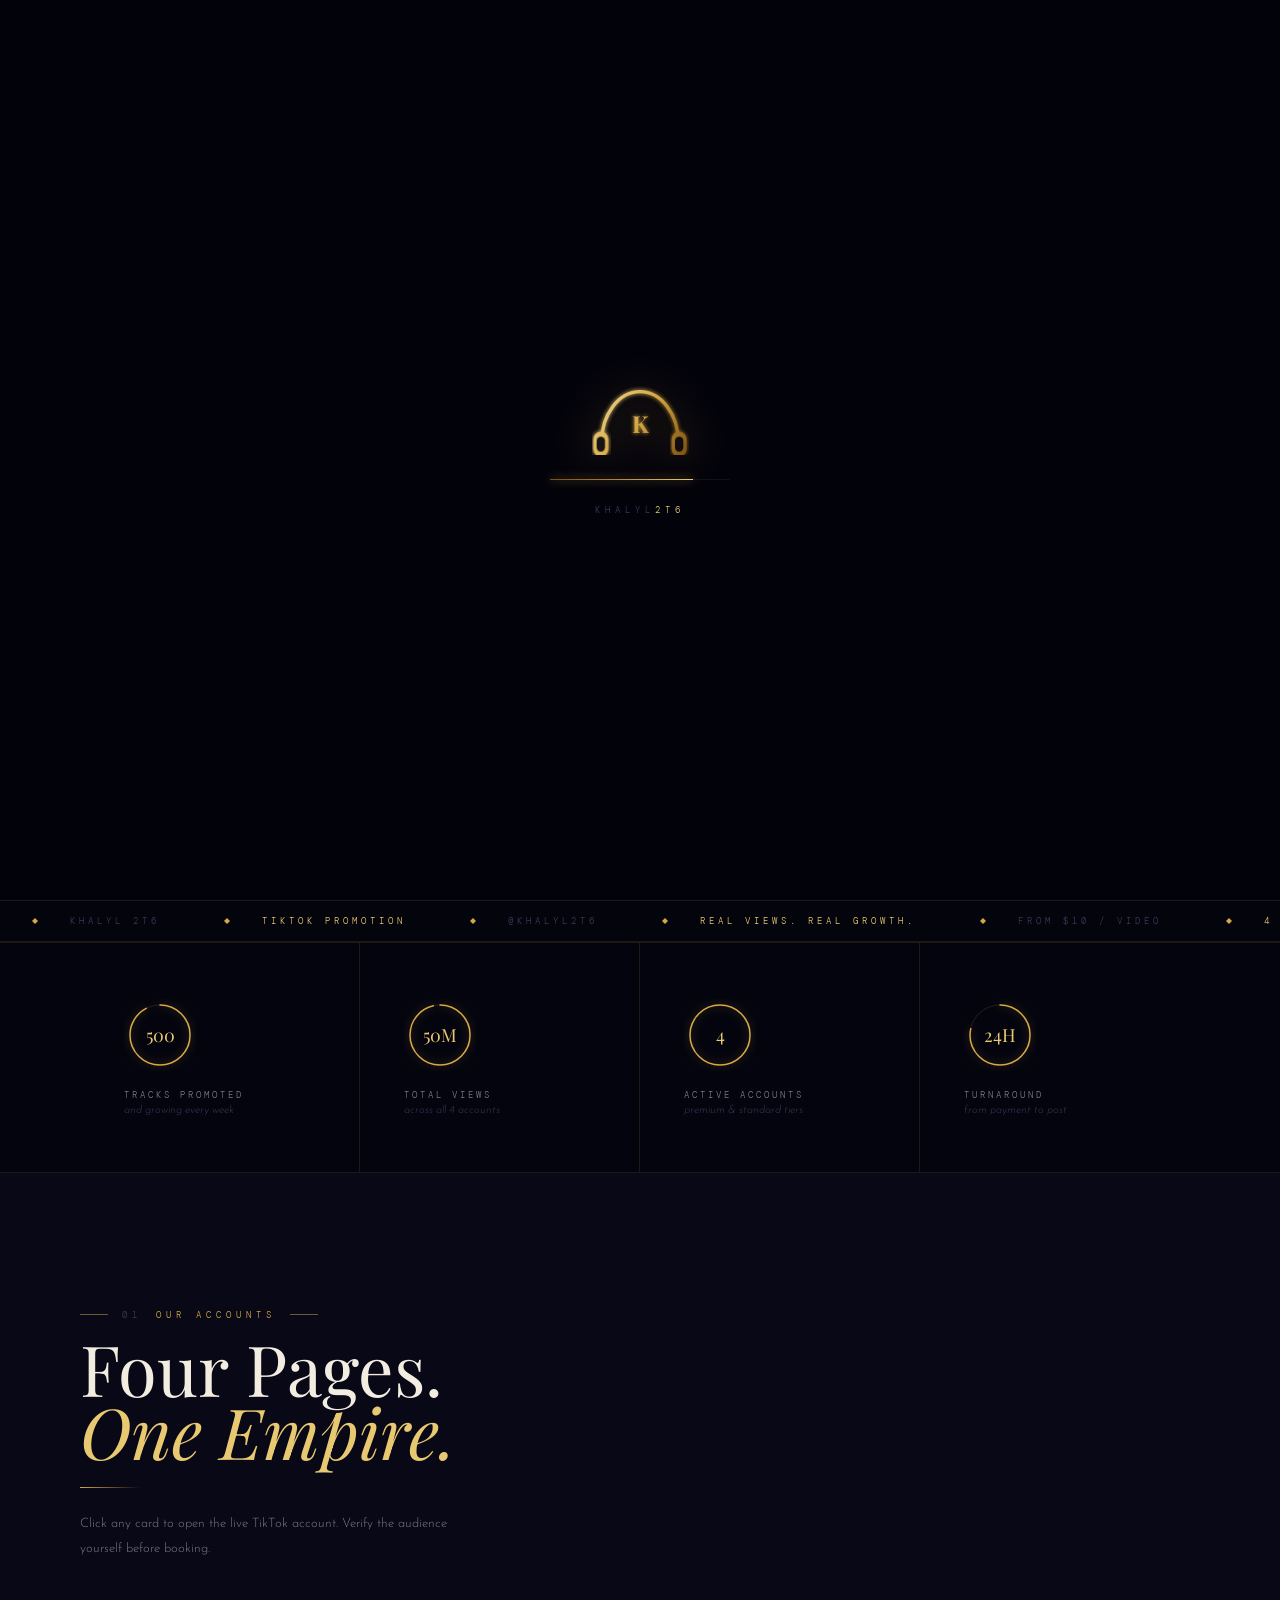
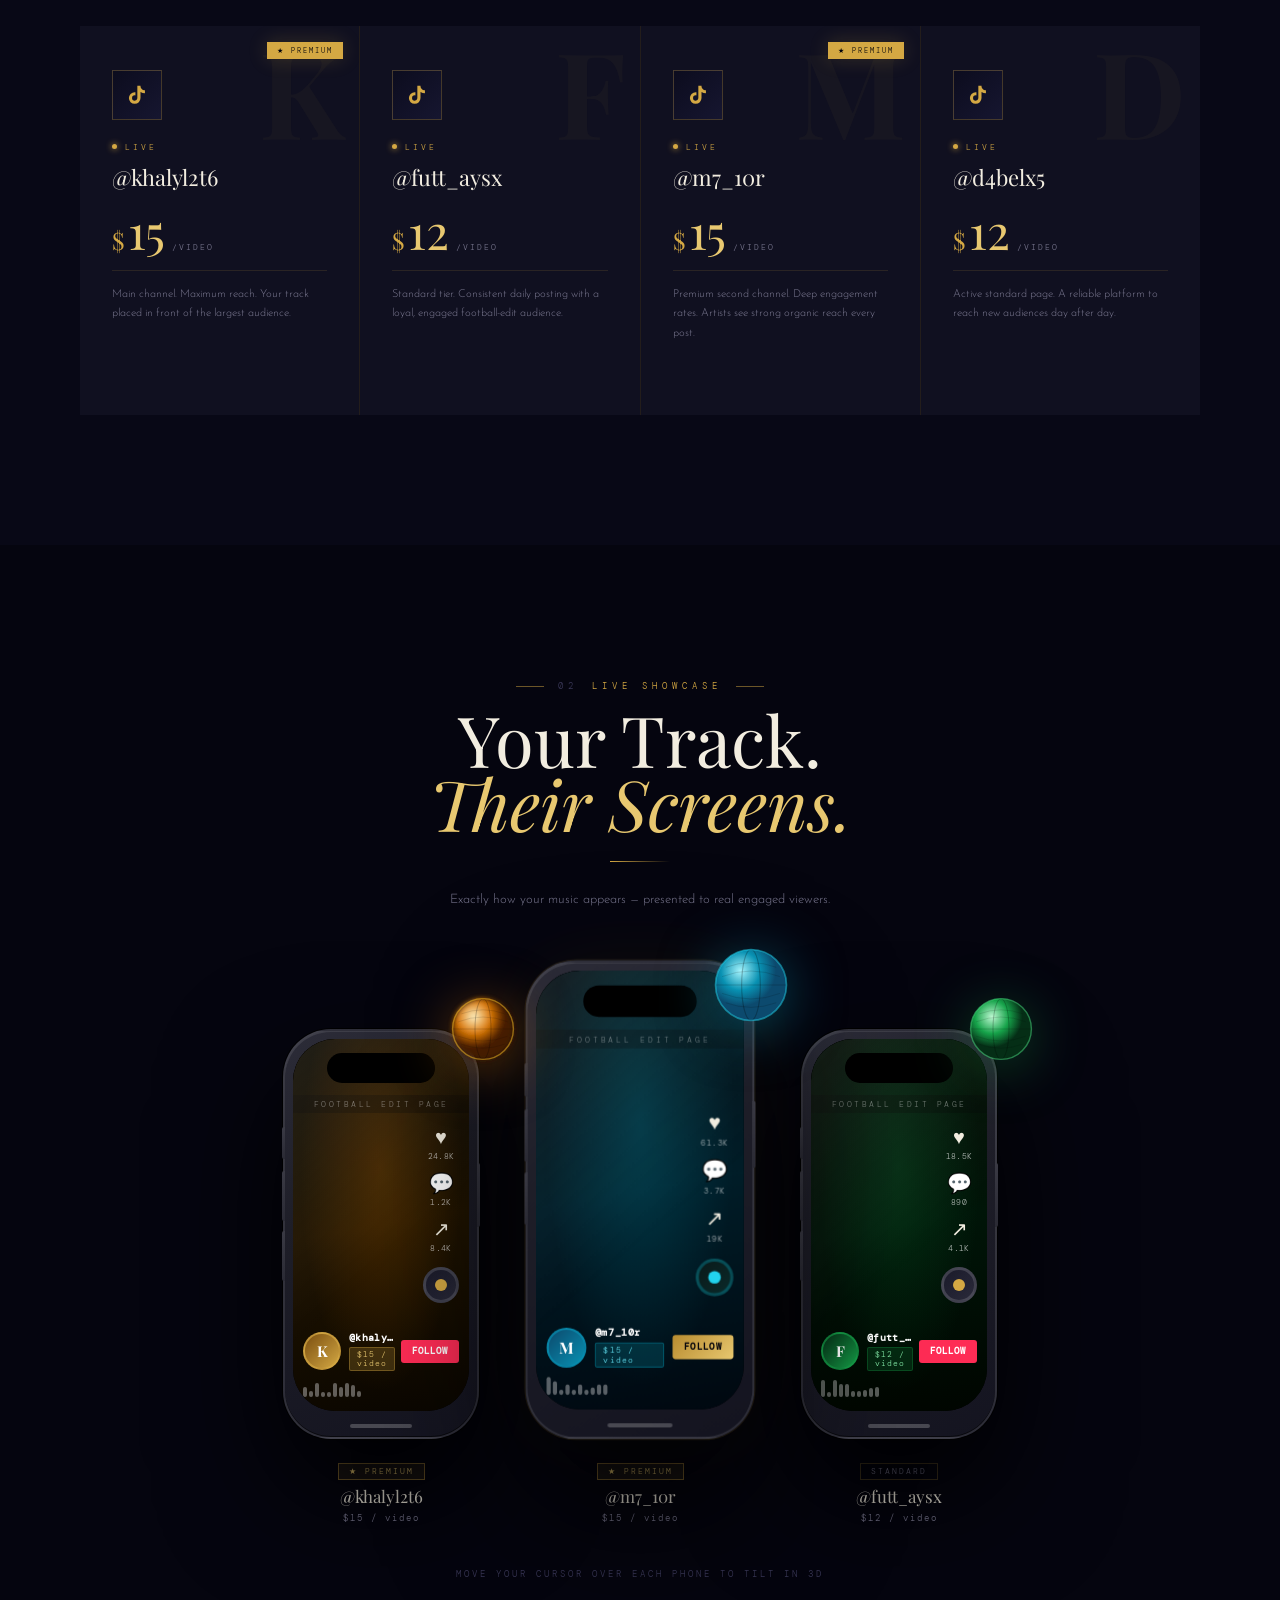
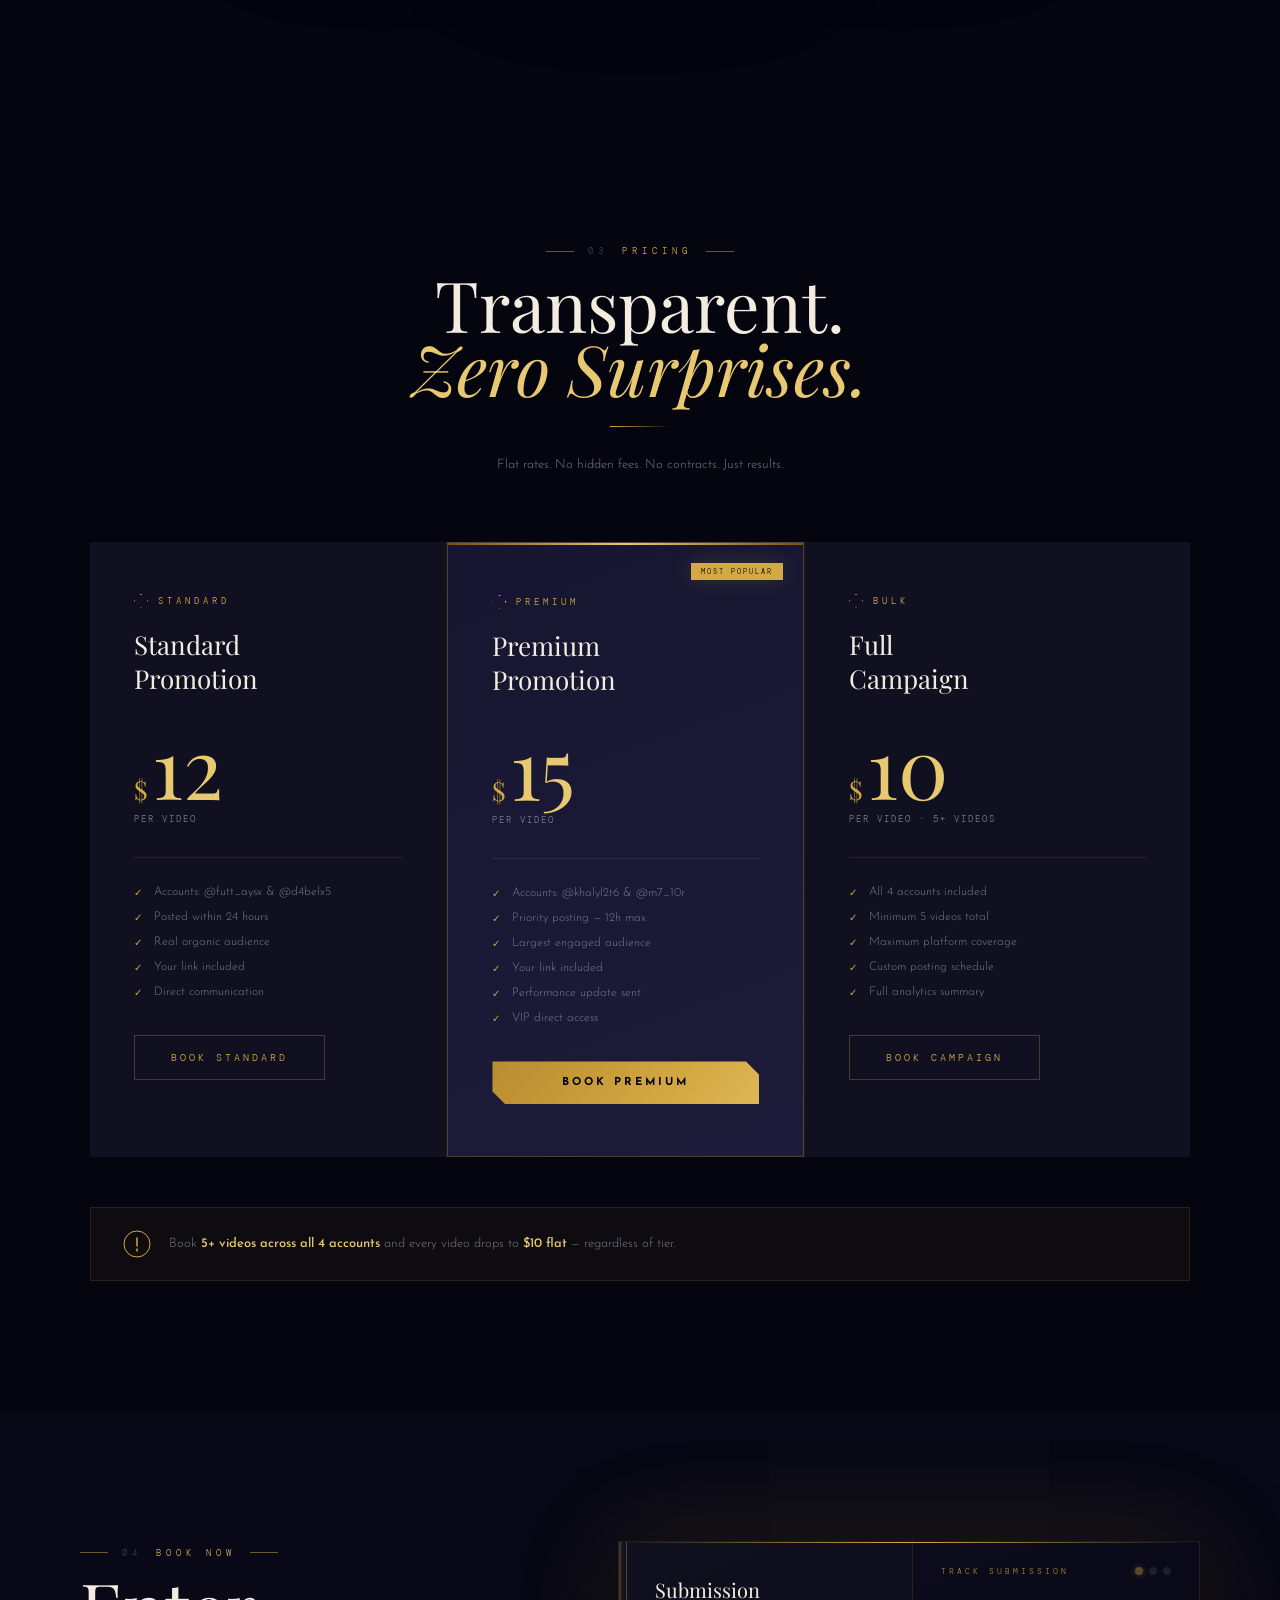
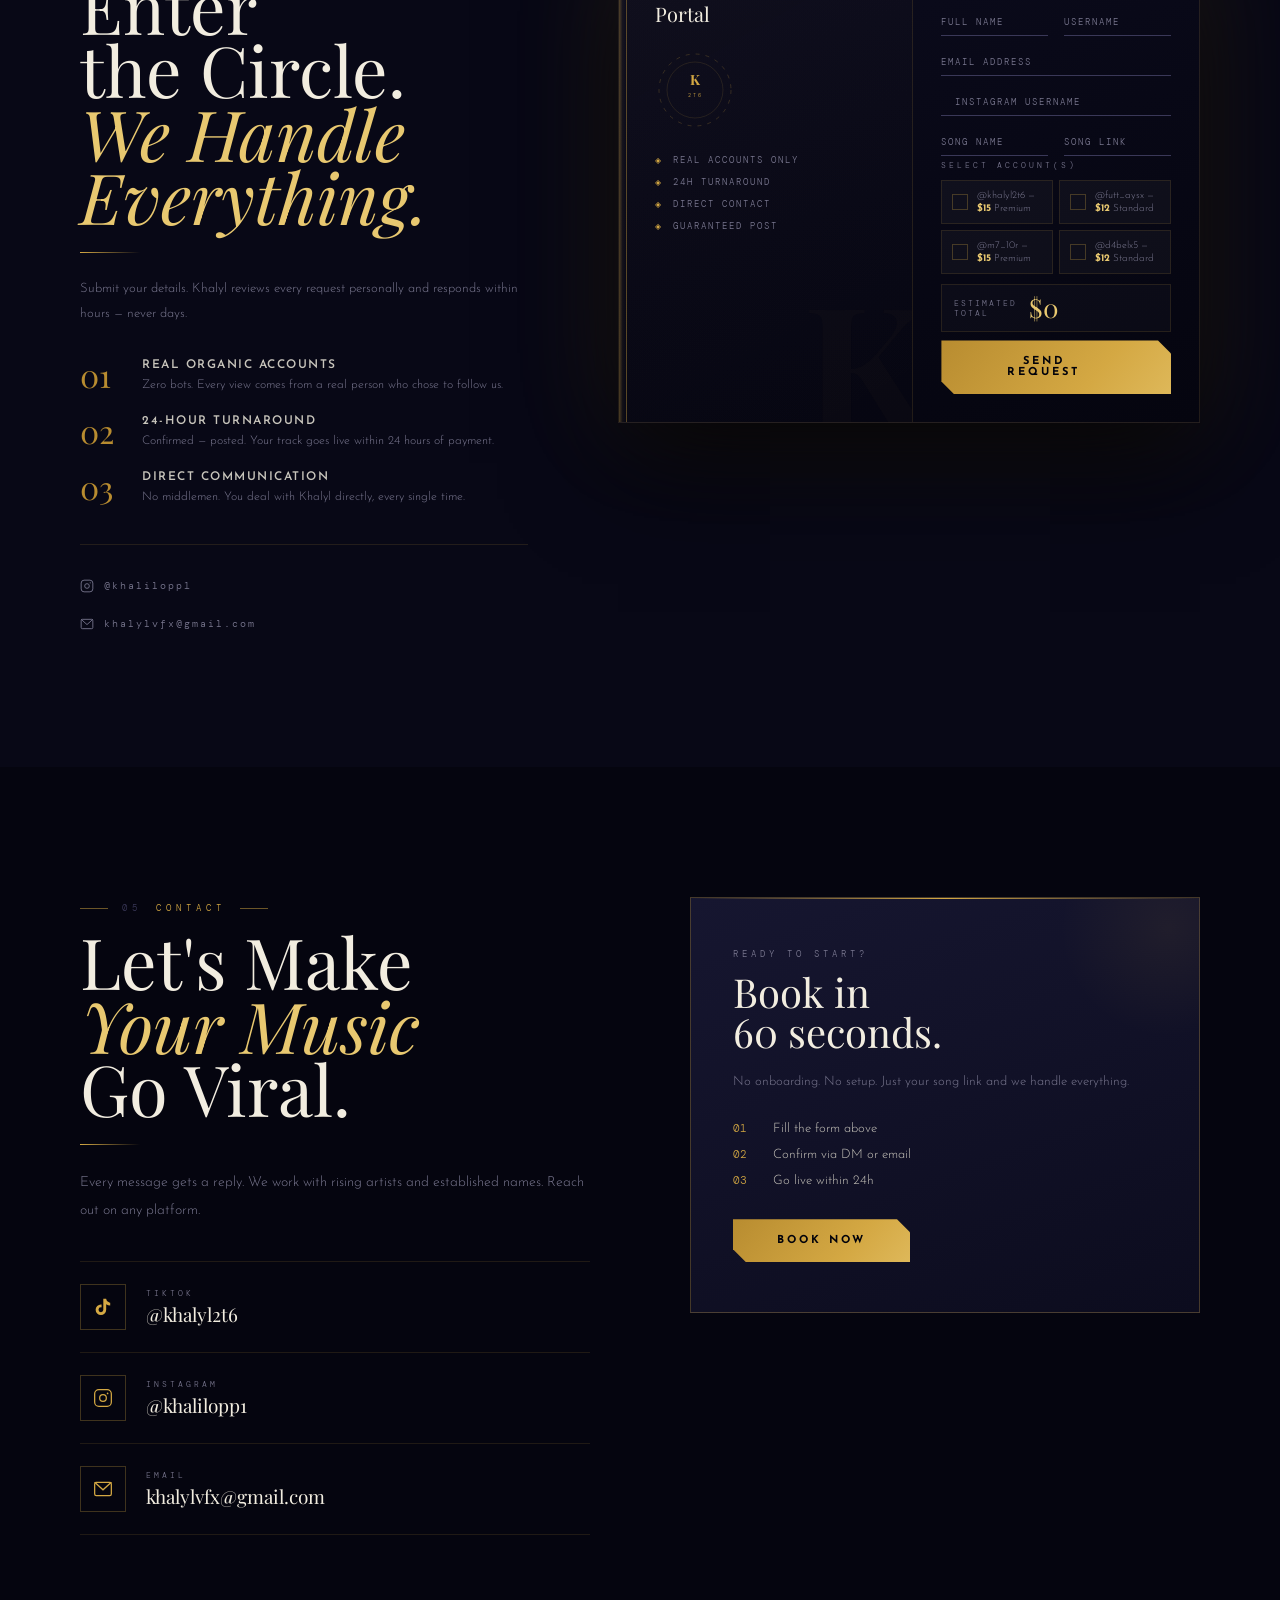
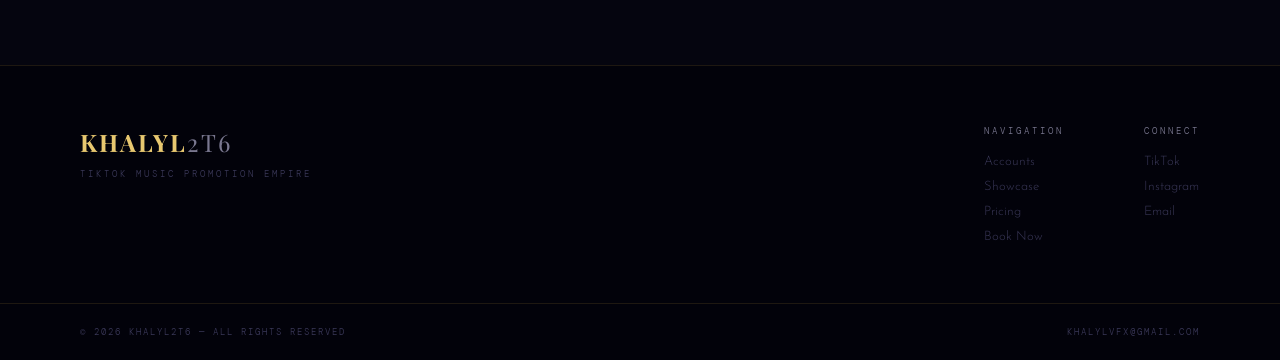
==== index.html @ 2db1be95 "Add files via upload" ====
<!DOCTYPE html>
<html lang="en">
<head>
<meta charset="UTF-8"/>
<meta name="viewport" content="width=device-width,initial-scale=1.0"/>
<title>KHALYL2T6 — TikTok Music Promotion Empire</title>
<meta name="description" content="Premium TikTok music promotion by KHALYL2T6. 4 active accounts. Real views. Real growth. From $10/video."/>
<link rel="preconnect" href="https://fonts.googleapis.com"/>
<link rel="preconnect" href="https://fonts.gstatic.com" crossorigin/>
<link href="https://fonts.googleapis.com/css2?family=Playfair+Display:ital,wght@0,400;0,500;0,700;0,900;1,400;1,700&family=Josefin+Sans:wght@100;200;300;400;600;700&family=DM+Mono:ital,wght@0,300;0,400;1,300&display=swap" rel="stylesheet"/>
<link rel="stylesheet" href="styles.css"/>
</head>
<body>

<!-- ░░ PRELOADER ░░ -->
<div id="preloader">
  <div class="pre-wrap">
    <svg class="pre-emblem" viewBox="0 0 120 84" fill="none">
      <defs>
        <linearGradient id="pg1" x1="0" y1="0" x2="120" y2="84" gradientUnits="userSpaceOnUse">
          <stop offset="0%" stop-color="#f5e0a0"/><stop offset="50%" stop-color="#d4a843"/><stop offset="100%" stop-color="#7a4e10"/>
        </linearGradient>
        <filter id="pgf"><feGaussianBlur stdDeviation="2.5" result="b"/><feMerge><feMergeNode in="b"/><feMergeNode in="SourceGraphic"/></feMerge></filter>
      </defs>
      <!-- Headphone arc -->
      <path class="pa-arc" d="M14 68 C14 36 34 8 60 8 C86 8 106 36 106 68" stroke="url(#pg1)" stroke-width="4" stroke-linecap="round" fill="none" filter="url(#pgf)"/>
      <!-- Left cup -->
      <rect class="pa-l" x="4"  y="56" width="18" height="30" rx="9" fill="url(#pg1)" filter="url(#pgf)"/>
      <rect x="8"  y="62" width="10" height="18" rx="5" fill="#02020a" opacity=".9"/>
      <!-- Right cup -->
      <rect class="pa-r" x="98" y="56" width="18" height="30" rx="9" fill="url(#pg1)" filter="url(#pgf)"/>
      <rect x="102" y="62" width="10" height="18" rx="5" fill="#02020a" opacity=".9"/>
      <!-- K monogram -->
      <text class="pa-k" x="60" y="58" font-family="Playfair Display" font-size="28" font-weight="700" fill="url(#pg1)" text-anchor="middle" filter="url(#pgf)">K</text>
    </svg>
    <div class="pre-bar-outer"><div class="pre-bar-inner" id="preBar"></div></div>
    <p class="pre-name">KHALYL<span>2T6</span></p>
  </div>
</div>

<!-- ░░ CURSOR ░░ -->
<div id="cur-ring"></div>
<div id="cur-dot"></div>

<!-- ░░ CANVAS LAYERS ░░ -->
<canvas id="cv-bg"></canvas>
<canvas id="cv-fx"></canvas>

<!-- ░░ FILM GRAIN ░░ -->
<div class="grain" aria-hidden="true"></div>

<!-- ░░ SCROLL PROGRESS ░░ -->
<div id="scroll-prog"></div>

<!-- ░░ WRAPPER ░░ -->
<div class="wrap">

<!-- ▓▓ NAVIGATION ▓▓ -->
<nav id="main-nav">
  <a href="#hero" class="nav-logo">
    <svg viewBox="0 0 44 44" fill="none" class="nav-logo-svg">
      <defs><linearGradient id="nlg" x1="0" y1="0" x2="44" y2="44" gradientUnits="userSpaceOnUse"><stop offset="0%" stop-color="#f5e0a0"/><stop offset="100%" stop-color="#b88c30"/></linearGradient></defs>
      <path d="M6 32C6 18 13 7 22 7C31 7 38 18 38 32" stroke="url(#nlg)" stroke-width="2.5" stroke-linecap="round" fill="none"/>
      <rect x="2" y="26" width="9" height="16" rx="4.5" fill="url(#nlg)"/>
      <rect x="33" y="26" width="9" height="16" rx="4.5" fill="url(#nlg)"/>
      <text x="22" y="29" font-family="Playfair Display" font-size="9" font-weight="700" fill="url(#nlg)" text-anchor="middle">K</text>
    </svg>
    <span class="nav-wordmark">KHALYL<em>2T6</em></span>
  </a>

  <ul class="nav-links">
    <li><a href="#accounts"  class="nl-link" data-text="Accounts">Accounts</a></li>
    <li><a href="#showcase"  class="nl-link" data-text="Showcase">Showcase</a></li>
    <li><a href="#pricing"   class="nl-link" data-text="Pricing">Pricing</a></li>
    <li><a href="#booking"   class="nl-link" data-text="Book Now">Book Now</a></li>
    <li><a href="#contact"   class="nl-link" data-text="Contact">Contact</a></li>
  </ul>

  <a href="#booking" class="nav-cta">
    <span class="nc-fill"></span>
    <span class="nc-label">Book Now</span>
  </a>

  <button class="burger" id="burger-btn" aria-label="Menu" aria-expanded="false">
    <span class="b-line"></span>
    <span class="b-line"></span>
    <span class="b-line"></span>
  </button>
</nav>

<!-- MOBILE MENU -->
<div id="mob-menu" aria-hidden="true">
  <a href="#accounts" class="mob-link">Accounts</a>
  <a href="#showcase" class="mob-link">Showcase</a>
  <a href="#pricing"  class="mob-link">Pricing</a>
  <a href="#booking"  class="mob-link">Book Now</a>
  <a href="#contact"  class="mob-link">Contact</a>
  <div class="mob-divider"></div>
  <div class="mob-socials">
    <a href="https://www.tiktok.com/@khalyl2t6" target="_blank" rel="noopener">TikTok</a>
    <a href="https://www.instagram.com/khalyl2t6" target="_blank" rel="noopener">Instagram</a>
    <a href="mailto:khalylvfx@gmail.com">Email</a>
  </div>
</div>

<!-- ▓▓ HERO ▓▓ -->
<section id="hero" class="s-hero">
  <div class="hero-vline hero-vline--l"></div>
  <div class="hero-vline hero-vline--r"></div>
  <div class="hero-hline hero-hline--t"></div>

  <!-- Eyebrow -->
  <div class="h-eyebrow">
    <span class="he-dash"></span>
    <span class="he-pill">TikTok Music Promotion Empire</span>
    <span class="he-dash"></span>
  </div>

  <!-- Massive title -->
  <h1 class="hero-h1" id="hero-h1">
    <span class="h1-row"><span class="h1-inner">KHALYL</span></span>
    <span class="h1-row"><span class="h1-inner h1-gold"><em>2T6</em></span></span>
  </h1>

  <!-- Sub heading -->
  <div class="hero-sub-wrap">
    <p class="hero-sub">Four premium TikTok pages. <strong>Real audience. Real growth.</strong><br/>Your music — posted within <strong>24 hours.</strong></p>
    <div class="hero-acts">
      <a href="#booking" class="btn-prime">
        <div class="bp-bg"></div>
        <span class="bp-label">Start Promotion</span>
        <svg width="14" height="14" viewBox="0 0 24 24" fill="none" stroke="currentColor" stroke-width="2" class="btn-arrow"><path d="M5 12h14M12 5l7 7-7 7"/></svg>
        <div class="bp-particles"></div>
      </a>
      <a href="#accounts" class="btn-ghost">
        <span>View Accounts</span>
        <span class="bg-arr">
          <svg width="16" height="16" viewBox="0 0 24 24" fill="none" stroke="currentColor" stroke-width="1.5"><path d="M5 12h14M12 5l7 7-7 7"/></svg>
        </span>
      </a>
    </div>
  </div>

  <!-- Floating headphone emblem -->
  <div class="hero-emblem" id="heroEmblem">
    <svg viewBox="0 0 400 300" fill="none" xmlns="http://www.w3.org/2000/svg">
      <defs>
        <linearGradient id="heg1" x1="0" y1="0" x2="400" y2="300" gradientUnits="userSpaceOnUse">
          <stop offset="0%" stop-color="#f5e0a0" stop-opacity=".9"/>
          <stop offset="45%" stop-color="#d4a843" stop-opacity=".75"/>
          <stop offset="100%" stop-color="#4a2800" stop-opacity=".6"/>
        </linearGradient>
        <linearGradient id="heg2" x1="0" y1="0" x2="400" y2="0" gradientUnits="userSpaceOnUse">
          <stop offset="0%" stop-color="#00e5ff" stop-opacity=".2"/>
          <stop offset="100%" stop-color="#d4a843" stop-opacity=".4"/>
        </linearGradient>
        <radialGradient id="heGlow" cx="50%" cy="50%" r="50%">
          <stop offset="0%" stop-color="#d4a843" stop-opacity=".15"/>
          <stop offset="100%" stop-color="transparent"/>
        </radialGradient>
        <filter id="hef1"><feGaussianBlur stdDeviation="4" result="b"/><feMerge><feMergeNode in="b"/><feMergeNode in="b"/><feMergeNode in="SourceGraphic"/></feMerge></filter>
        <filter id="hef2"><feGaussianBlur stdDeviation="10" result="b"/><feMerge><feMergeNode in="b"/><feMergeNode in="SourceGraphic"/></feMerge></filter>
      </defs>
      <!-- Outer rings -->
      <circle cx="200" cy="150" r="140" stroke="rgba(212,168,67,.06)" stroke-width="1" stroke-dasharray="5 12"/>
      <circle cx="200" cy="150" r="120" stroke="rgba(212,168,67,.04)" stroke-width=".6"/>
      <!-- Glow blob -->
      <ellipse cx="200" cy="150" rx="110" ry="90" fill="url(#heGlow)"/>
      <!-- Main arc -->
      <path d="M46 178 C46 88 114 18 200 18 C286 18 354 88 354 178" stroke="url(#heg1)" stroke-width="7" stroke-linecap="round" fill="none" filter="url(#hef1)"/>
      <!-- Thin highlight -->
      <path d="M76 172 C76 102 132 48 200 48 C268 48 324 102 324 172" stroke="url(#heg2)" stroke-width="2.5" stroke-linecap="round" fill="none" opacity=".6"/>
      <!-- Left cup body -->
      <rect x="26" y="158" width="36" height="58" rx="18" fill="url(#heg1)" filter="url(#hef1)"/>
      <rect x="34" y="168" width="20" height="38" rx="10" fill="#02020a" opacity=".88"/>
      <rect x="39" y="175" width="10" height="5" rx="2.5" fill="url(#heg1)" opacity=".7"/>
      <rect x="39" y="185" width="7" height="2" rx="1" fill="url(#heg1)" opacity=".35"/>
      <rect x="39" y="191" width="5" height="2" rx="1" fill="url(#heg1)" opacity=".2"/>
      <!-- Right cup body -->
      <rect x="338" y="158" width="36" height="58" rx="18" fill="url(#heg1)" filter="url(#hef1)"/>
      <rect x="346" y="168" width="20" height="38" rx="10" fill="#02020a" opacity=".88"/>
      <rect x="351" y="175" width="10" height="5" rx="2.5" fill="url(#heg1)" opacity=".7"/>
      <rect x="351" y="185" width="7" height="2" rx="1" fill="url(#heg1)" opacity=".35"/>
      <rect x="351" y="191" width="5" height="2" rx="1" fill="url(#heg1)" opacity=".2"/>
      <!-- Center K monogram -->
      <text x="200" y="158" font-family="Playfair Display" font-size="64" font-weight="700" fill="url(#heg1)" text-anchor="middle" filter="url(#hef1)">K</text>
      <!-- 2T6 sub-text -->
      <text x="200" y="186" font-family="Josefin Sans" font-size="16" font-weight="300" fill="url(#heg1)" text-anchor="middle" letter-spacing="10" opacity=".65">2T6</text>
      <!-- Horizontal decorative lines -->
      <line x1="118" y1="200" x2="156" y2="200" stroke="rgba(212,168,67,.3)" stroke-width="1"/>
      <circle cx="200" cy="200" r="4" fill="rgba(212,168,67,.45)"/>
      <line x1="244" y1="200" x2="282" y2="200" stroke="rgba(212,168,67,.3)" stroke-width="1"/>
      <!-- Neon accent dots -->
      <circle cx="54" cy="152" r="4" fill="#00e5ff" filter="url(#hef2)" opacity=".7"/>
      <circle cx="346" cy="152" r="4" fill="#00e5ff" filter="url(#hef2)" opacity=".7"/>
      <!-- Bottom tag -->
      <text x="200" y="248" font-family="DM Mono" font-size="8" fill="url(#heg1)" text-anchor="middle" letter-spacing="8" opacity=".4">MUSIC PROMOTION</text>
    </svg>
  </div>

  <!-- Corner stat -->
  <div class="hero-corner-stat rv d5">
    <div class="hcs-ring">
      <svg viewBox="0 0 90 90"><circle cx="45" cy="45" r="40" stroke="rgba(212,168,67,.12)" stroke-width="1" fill="none"/><circle cx="45" cy="45" r="32" stroke="rgba(212,168,67,.06)" stroke-width="1" stroke-dasharray="3 6" fill="none"/></svg>
    </div>
    <div class="hcs-inner">
      <span class="hcs-num"><span class="cu" data-t="500">0</span>+</span>
      <span class="hcs-lbl">Tracks<br/>Promoted</span>
    </div>
  </div>

  <!-- Scroll line -->
  <div class="hero-scroll-cue">
    <div class="hsc-label">Scroll</div>
    <div class="hsc-line"><div class="hsc-drop"></div></div>
  </div>
</section>

<!-- ▓▓ TICKER ▓▓ -->
<div class="ticker-band">
  <div class="tk-track">
    <span class="tk-item"><span class="tk-gem"></span>KHALYL 2T6</span>
    <span class="tk-item"><span class="tk-gem"></span><em>TikTok Promotion</em></span>
    <span class="tk-item"><span class="tk-gem"></span>@khalyl2t6</span>
    <span class="tk-item"><span class="tk-gem"></span><em>Real Views. Real Growth.</em></span>
    <span class="tk-item"><span class="tk-gem"></span>From $10 / Video</span>
    <span class="tk-item"><span class="tk-gem"></span><em>4 Premium Accounts</em></span>
    <span class="tk-item"><span class="tk-gem"></span>khalylvfx@gmail.com</span>
    <span class="tk-item"><span class="tk-gem"></span><em>500+ Tracks Promoted</em></span>
    <span class="tk-item"><span class="tk-gem"></span>KHALYL 2T6</span>
    <span class="tk-item"><span class="tk-gem"></span><em>TikTok Promotion</em></span>
    <span class="tk-item"><span class="tk-gem"></span>@khalyl2t6</span>
    <span class="tk-item"><span class="tk-gem"></span><em>Real Views. Real Growth.</em></span>
    <span class="tk-item"><span class="tk-gem"></span>From $10 / Video</span>
    <span class="tk-item"><span class="tk-gem"></span><em>4 Premium Accounts</em></span>
    <span class="tk-item"><span class="tk-gem"></span>khalylvfx@gmail.com</span>
    <span class="tk-item"><span class="tk-gem"></span><em>500+ Tracks Promoted</em></span>
  </div>
</div>

<!-- ▓▓ STATS ▓▓ -->
<section id="stats" class="s-stats">
  <div class="stats-grid">
    <div class="stat-cell rv">
      <div class="sc-topline"></div>
      <div class="stat-ring-wrap">
        <svg viewBox="0 0 72 72" width="72" height="72"><circle class="ring-bg" cx="36" cy="36" r="30"/><circle class="ring-fg" cx="36" cy="36" r="30" data-pct="92"/></svg>
        <div class="srw-num"><span class="cu" data-t="500">0</span></div>
      </div>
      <p class="stat-lbl">Tracks Promoted</p>
      <p class="stat-sub">and growing every week</p>
    </div>
    <div class="stat-cell rv d2">
      <div class="sc-topline"></div>
      <div class="stat-ring-wrap">
        <svg viewBox="0 0 72 72" width="72" height="72"><circle class="ring-bg" cx="36" cy="36" r="30"/><circle class="ring-fg" cx="36" cy="36" r="30" data-pct="96"/></svg>
        <div class="srw-num"><span class="cu" data-t="50">0</span>M</div>
      </div>
      <p class="stat-lbl">Total Views</p>
      <p class="stat-sub">across all 4 accounts</p>
    </div>
    <div class="stat-cell rv d3">
      <div class="sc-topline"></div>
      <div class="stat-ring-wrap">
        <svg viewBox="0 0 72 72" width="72" height="72"><circle class="ring-bg" cx="36" cy="36" r="30"/><circle class="ring-fg" cx="36" cy="36" r="30" data-pct="100"/></svg>
        <div class="srw-num">4</div>
      </div>
      <p class="stat-lbl">Active Accounts</p>
      <p class="stat-sub">premium &amp; standard tiers</p>
    </div>
    <div class="stat-cell rv d4">
      <div class="sc-topline"></div>
      <div class="stat-ring-wrap">
        <svg viewBox="0 0 72 72" width="72" height="72"><circle class="ring-bg" cx="36" cy="36" r="30"/><circle class="ring-fg" cx="36" cy="36" r="30" data-pct="78"/></svg>
        <div class="srw-num">24H</div>
      </div>
      <p class="stat-lbl">Turnaround</p>
      <p class="stat-sub">from payment to post</p>
    </div>
  </div>
</section>

<!-- ▓▓ ACCOUNTS ▓▓ -->
<section id="accounts" class="s-accounts sec">
  <div class="sec-header">
    <div class="sec-tag rv"><span class="st-line"></span><span class="st-num">01</span>Our Accounts<span class="st-line"></span></div>
    <h2 class="sec-h rv d2">Four Pages.<br/><em>One Empire.</em></h2>
    <div class="gold-line"></div>
    <p class="sec-sub rv d3">Click any card to open the live TikTok account. Verify the audience yourself before booking.</p>
  </div>

  <div class="acc-grid">

    <a href="https://www.tiktok.com/@khalyl2t6" target="_blank" rel="noopener" class="acc-card rv">
      <div class="acc-glow-line"></div>
      <div class="acc-corner-glyph">K</div>
      <div class="acc-badge-prem">★ Premium</div>
      <div class="acc-icon-box">
        <svg viewBox="0 0 24 24" fill="#d4a843"><path d="M19.59 6.69a4.83 4.83 0 01-3.77-4.25V2h-3.45v13.67a2.89 2.89 0 01-2.88 2.5 2.89 2.89 0 01-2.89-2.89 2.89 2.89 0 012.89-2.89c.28 0 .54.04.79.1V9.01a6.32 6.32 0 00-.79-.05 6.34 6.34 0 00-6.34 6.34 6.34 6.34 0 006.34 6.34 6.34 6.34 0 006.33-6.34V8.67a8.25 8.25 0 004.84 1.55V6.75a4.85 4.85 0 01-1.07-.06z"/></svg>
      </div>
      <div class="acc-live"><span class="acc-dot"></span>Live</div>
      <h3 class="acc-handle">@khalyl2t6</h3>
      <div class="acc-price"><span class="ap-sign">$</span><span class="ap-num">15</span><span class="ap-unit">/video</span></div>
      <div class="acc-divider"></div>
      <p class="acc-desc">Main channel. Maximum reach. Your track placed in front of the largest audience.</p>
      <div class="acc-visit">
        <span>Visit Account</span>
        <svg width="13" height="13" viewBox="0 0 24 24" fill="none" stroke="currentColor" stroke-width="1.5"><path d="M7 17L17 7M17 7H7M17 7v10"/></svg>
      </div>
    </a>

    <a href="https://www.tiktok.com/@futt_aysx" target="_blank" rel="noopener" class="acc-card rv d2">
      <div class="acc-glow-line"></div>
      <div class="acc-corner-glyph">F</div>
      <div class="acc-icon-box">
        <svg viewBox="0 0 24 24" fill="#d4a843"><path d="M19.59 6.69a4.83 4.83 0 01-3.77-4.25V2h-3.45v13.67a2.89 2.89 0 01-2.88 2.5 2.89 2.89 0 01-2.89-2.89 2.89 2.89 0 012.89-2.89c.28 0 .54.04.79.1V9.01a6.32 6.32 0 00-.79-.05 6.34 6.34 0 00-6.34 6.34 6.34 6.34 0 006.34 6.34 6.34 6.34 0 006.33-6.34V8.67a8.25 8.25 0 004.84 1.55V6.75a4.85 4.85 0 01-1.07-.06z"/></svg>
      </div>
      <div class="acc-live"><span class="acc-dot"></span>Live</div>
      <h3 class="acc-handle">@futt_aysx</h3>
      <div class="acc-price"><span class="ap-sign">$</span><span class="ap-num">12</span><span class="ap-unit">/video</span></div>
      <div class="acc-divider"></div>
      <p class="acc-desc">Standard tier. Consistent daily posting with a loyal, engaged football-edit audience.</p>
      <div class="acc-visit">
        <span>Visit Account</span>
        <svg width="13" height="13" viewBox="0 0 24 24" fill="none" stroke="currentColor" stroke-width="1.5"><path d="M7 17L17 7M17 7H7M17 7v10"/></svg>
      </div>
    </a>

    <a href="https://www.tiktok.com/@m7_10r" target="_blank" rel="noopener" class="acc-card rv d3">
      <div class="acc-glow-line"></div>
      <div class="acc-corner-glyph">M</div>
      <div class="acc-badge-prem">★ Premium</div>
      <div class="acc-icon-box">
        <svg viewBox="0 0 24 24" fill="#d4a843"><path d="M19.59 6.69a4.83 4.83 0 01-3.77-4.25V2h-3.45v13.67a2.89 2.89 0 01-2.88 2.5 2.89 2.89 0 01-2.89-2.89 2.89 2.89 0 012.89-2.89c.28 0 .54.04.79.1V9.01a6.32 6.32 0 00-.79-.05 6.34 6.34 0 00-6.34 6.34 6.34 6.34 0 006.34 6.34 6.34 6.34 0 006.33-6.34V8.67a8.25 8.25 0 004.84 1.55V6.75a4.85 4.85 0 01-1.07-.06z"/></svg>
      </div>
      <div class="acc-live"><span class="acc-dot"></span>Live</div>
      <h3 class="acc-handle">@m7_10r</h3>
      <div class="acc-price"><span class="ap-sign">$</span><span class="ap-num">15</span><span class="ap-unit">/video</span></div>
      <div class="acc-divider"></div>
      <p class="acc-desc">Premium second channel. Deep engagement rates. Artists see strong organic reach every post.</p>
      <div class="acc-visit">
        <span>Visit Account</span>
        <svg width="13" height="13" viewBox="0 0 24 24" fill="none" stroke="currentColor" stroke-width="1.5"><path d="M7 17L17 7M17 7H7M17 7v10"/></svg>
      </div>
    </a>

    <a href="https://www.tiktok.com/@d4belx5" target="_blank" rel="noopener" class="acc-card rv d4">
      <div class="acc-glow-line"></div>
      <div class="acc-corner-glyph">D</div>
      <div class="acc-icon-box">
        <svg viewBox="0 0 24 24" fill="#d4a843"><path d="M19.59 6.69a4.83 4.83 0 01-3.77-4.25V2h-3.45v13.67a2.89 2.89 0 01-2.88 2.5 2.89 2.89 0 01-2.89-2.89 2.89 2.89 0 012.89-2.89c.28 0 .54.04.79.1V9.01a6.32 6.32 0 00-.79-.05 6.34 6.34 0 00-6.34 6.34 6.34 6.34 0 006.34 6.34 6.34 6.34 0 006.33-6.34V8.67a8.25 8.25 0 004.84 1.55V6.75a4.85 4.85 0 01-1.07-.06z"/></svg>
      </div>
      <div class="acc-live"><span class="acc-dot"></span>Live</div>
      <h3 class="acc-handle">@d4belx5</h3>
      <div class="acc-price"><span class="ap-sign">$</span><span class="ap-num">12</span><span class="ap-unit">/video</span></div>
      <div class="acc-divider"></div>
      <p class="acc-desc">Active standard page. A reliable platform to reach new audiences day after day.</p>
      <div class="acc-visit">
        <span>Visit Account</span>
        <svg width="13" height="13" viewBox="0 0 24 24" fill="none" stroke="currentColor" stroke-width="1.5"><path d="M7 17L17 7M17 7H7M17 7v10"/></svg>
      </div>
    </a>

  </div>
</section>

<!-- ▓▓ IPHONE SHOWCASE ▓▓ -->
<section id="showcase" class="s-showcase sec">
  <div class="sec-header sec-header--center">
    <div class="sec-tag rv"><span class="st-line"></span><span class="st-num">02</span>Live Showcase<span class="st-line"></span></div>
    <h2 class="sec-h rv d2">Your Track.<br/><em>Their Screens.</em></h2>
    <div class="gold-line" style="margin:26px auto;"></div>
    <p class="sec-sub rv d3">Exactly how your music appears — presented to real engaged viewers.</p>
  </div>

  <div class="phones-stage">

    <!-- Phone 1 -->
    <div class="phone-pod rv d1" id="pod1">
      <div class="pod-ball pod-ball--gold">
        <svg viewBox="0 0 90 90"><defs><radialGradient id="fbg1" cx="35%" cy="30%"><stop offset="0%" stop-color="#fef3c7"/><stop offset="55%" stop-color="#d97706"/><stop offset="100%" stop-color="#451a03"/></radialGradient><filter id="fbf1"><feGaussianBlur stdDeviation="3"/></filter></defs><circle cx="45" cy="45" r="38" fill="url(#fbg1)" filter="url(#fbf1)"/><ellipse cx="45" cy="45" rx="10" ry="38" stroke="rgba(0,0,0,.25)" stroke-width="1.2" fill="none"/><line x1="7" y1="45" x2="83" y2="45" stroke="rgba(0,0,0,.2)" stroke-width="1"/><path d="M18 26 Q45 16 72 26" stroke="rgba(0,0,0,.15)" stroke-width="1" fill="none"/><path d="M14 36 Q45 24 76 36" stroke="rgba(0,0,0,.15)" stroke-width="1" fill="none"/><path d="M14 54 Q45 66 76 54" stroke="rgba(0,0,0,.15)" stroke-width="1" fill="none"/><path d="M18 64 Q45 74 72 64" stroke="rgba(0,0,0,.15)" stroke-width="1" fill="none"/><circle cx="45" cy="45" r="38" stroke="rgba(251,191,36,.5)" stroke-width="1.8" fill="none"/></svg>
      </div>
      <div class="iphone" id="iphone1" data-phone="1">
        <div class="iph-vol iph-vol--up"></div>
        <div class="iph-vol iph-vol--dn1"></div>
        <div class="iph-vol iph-vol--dn2"></div>
        <div class="iph-pwr"></div>
        <div class="iph-screen">
          <div class="iph-island"></div>
          <!-- TikTok content - gold theme -->
          <div class="tt-ui tt-ui--gold">
            <div class="tt-videobg"></div>
            <!-- Top badge -->
            <div class="tt-top-badge">Football Edit Page</div>
            <!-- Right actions -->
            <div class="tt-actions">
              <div class="tt-act"><div class="tt-act-i">♥</div><span>24.8K</span></div>
              <div class="tt-act"><div class="tt-act-i">💬</div><span>1.2K</span></div>
              <div class="tt-act"><div class="tt-act-i">↗</div><span>8.4K</span></div>
              <div class="tt-act"><div class="tt-disc"><span></span></div></div>
            </div>
            <!-- Bottom info -->
            <div class="tt-bottom">
              <div class="tt-row">
                <div class="tt-ava tt-ava--gold">K</div>
                <div class="tt-meta">
                  <div class="tt-un">@khalyl2t6</div>
                  <div class="tt-pr-badge">$15 / video</div>
                </div>
                <div class="tt-follow-btn">Follow</div>
              </div>
              <div class="tt-bars">
                <span></span><span></span><span></span><span></span><span></span><span></span><span></span><span></span><span></span><span></span>
              </div>
            </div>
          </div>
          <div class="iph-glare"></div>
        </div>
        <div class="iph-bar"></div>
      </div>
      <div class="pod-label">
        <span class="pdl-badge pdl-badge--prem">★ PREMIUM</span>
        <span class="pdl-name">@khalyl2t6</span>
        <span class="pdl-price">$15 / video</span>
      </div>
    </div>

    <!-- Phone 2 — CENTER featured -->
    <div class="phone-pod phone-pod--hero rv d2" id="pod2">
      <div class="pod-ball pod-ball--cyan">
        <svg viewBox="0 0 90 90"><defs><radialGradient id="fbg2" cx="35%" cy="30%"><stop offset="0%" stop-color="#a5f3fc"/><stop offset="55%" stop-color="#0891b2"/><stop offset="100%" stop-color="#0c4a6e"/></radialGradient></defs><circle cx="45" cy="45" r="38" fill="url(#fbg2)"/><ellipse cx="45" cy="45" rx="10" ry="38" stroke="rgba(0,0,0,.25)" stroke-width="1.2" fill="none"/><line x1="7" y1="45" x2="83" y2="45" stroke="rgba(0,0,0,.2)" stroke-width="1"/><path d="M18 26 Q45 16 72 26" stroke="rgba(0,0,0,.15)" stroke-width="1" fill="none"/><path d="M14 36 Q45 24 76 36" stroke="rgba(0,0,0,.15)" stroke-width="1" fill="none"/><path d="M14 54 Q45 66 76 54" stroke="rgba(0,0,0,.15)" stroke-width="1" fill="none"/><path d="M18 64 Q45 74 72 64" stroke="rgba(0,0,0,.15)" stroke-width="1" fill="none"/><circle cx="45" cy="45" r="38" stroke="rgba(34,211,238,.5)" stroke-width="1.8" fill="none"/></svg>
      </div>
      <div class="iphone iphone--hero" id="iphone2" data-phone="2">
        <div class="iph-vol iph-vol--up"></div>
        <div class="iph-vol iph-vol--dn1"></div>
        <div class="iph-vol iph-vol--dn2"></div>
        <div class="iph-pwr"></div>
        <div class="iph-screen">
          <div class="iph-island"></div>
          <div class="tt-ui tt-ui--cyan">
            <div class="tt-videobg"></div>
            <div class="tt-top-badge">Football Edit Page</div>
            <div class="tt-actions">
              <div class="tt-act"><div class="tt-act-i">♥</div><span>61.3K</span></div>
              <div class="tt-act"><div class="tt-act-i">💬</div><span>3.7K</span></div>
              <div class="tt-act"><div class="tt-act-i">↗</div><span>19K</span></div>
              <div class="tt-act"><div class="tt-disc tt-disc--c"><span></span></div></div>
            </div>
            <div class="tt-bottom">
              <div class="tt-row">
                <div class="tt-ava tt-ava--cyan">M</div>
                <div class="tt-meta">
                  <div class="tt-un">@m7_10r</div>
                  <div class="tt-pr-badge tt-pr-badge--cyan">$15 / video</div>
                </div>
                <div class="tt-follow-btn tt-follow-btn--gold">Follow</div>
              </div>
              <div class="tt-bars">
                <span></span><span></span><span></span><span></span><span></span><span></span><span></span><span></span><span></span><span></span>
              </div>
            </div>
          </div>
          <div class="iph-glare"></div>
        </div>
        <div class="iph-bar"></div>
      </div>
      <div class="pod-label">
        <span class="pdl-badge pdl-badge--prem">★ PREMIUM</span>
        <span class="pdl-name">@m7_10r</span>
        <span class="pdl-price">$15 / video</span>
      </div>
    </div>

    <!-- Phone 3 -->
    <div class="phone-pod rv d3" id="pod3">
      <div class="pod-ball pod-ball--green">
        <svg viewBox="0 0 90 90"><defs><radialGradient id="fbg3" cx="35%" cy="30%"><stop offset="0%" stop-color="#bbf7d0"/><stop offset="55%" stop-color="#16a34a"/><stop offset="100%" stop-color="#052e16"/></radialGradient></defs><circle cx="45" cy="45" r="38" fill="url(#fbg3)"/><ellipse cx="45" cy="45" rx="10" ry="38" stroke="rgba(0,0,0,.25)" stroke-width="1.2" fill="none"/><line x1="7" y1="45" x2="83" y2="45" stroke="rgba(0,0,0,.2)" stroke-width="1"/><path d="M18 26 Q45 16 72 26" stroke="rgba(0,0,0,.15)" stroke-width="1" fill="none"/><path d="M14 36 Q45 24 76 36" stroke="rgba(0,0,0,.15)" stroke-width="1" fill="none"/><path d="M14 54 Q45 66 76 54" stroke="rgba(0,0,0,.15)" stroke-width="1" fill="none"/><path d="M18 64 Q45 74 72 64" stroke="rgba(0,0,0,.15)" stroke-width="1" fill="none"/><circle cx="45" cy="45" r="38" stroke="rgba(74,222,128,.5)" stroke-width="1.8" fill="none"/></svg>
      </div>
      <div class="iphone" id="iphone3" data-phone="3">
        <div class="iph-vol iph-vol--up"></div>
        <div class="iph-vol iph-vol--dn1"></div>
        <div class="iph-vol iph-vol--dn2"></div>
        <div class="iph-pwr"></div>
        <div class="iph-screen">
          <div class="iph-island"></div>
          <div class="tt-ui tt-ui--green">
            <div class="tt-videobg"></div>
            <div class="tt-top-badge">Football Edit Page</div>
            <div class="tt-actions">
              <div class="tt-act"><div class="tt-act-i">♥</div><span>18.5K</span></div>
              <div class="tt-act"><div class="tt-act-i">💬</div><span>890</span></div>
              <div class="tt-act"><div class="tt-act-i">↗</div><span>4.1K</span></div>
              <div class="tt-act"><div class="tt-disc"><span></span></div></div>
            </div>
            <div class="tt-bottom">
              <div class="tt-row">
                <div class="tt-ava tt-ava--green">F</div>
                <div class="tt-meta">
                  <div class="tt-un">@futt_aysx</div>
                  <div class="tt-pr-badge tt-pr-badge--green">$12 / video</div>
                </div>
                <div class="tt-follow-btn">Follow</div>
              </div>
              <div class="tt-bars">
                <span></span><span></span><span></span><span></span><span></span><span></span><span></span><span></span><span></span><span></span>
              </div>
            </div>
          </div>
          <div class="iph-glare"></div>
        </div>
        <div class="iph-bar"></div>
      </div>
      <div class="pod-label">
        <span class="pdl-badge">STANDARD</span>
        <span class="pdl-name">@futt_aysx</span>
        <span class="pdl-price">$12 / video</span>
      </div>
    </div>

  </div>

  <p class="showcase-hint rv">Move your cursor over each phone to tilt in 3D</p>
</section>

<!-- ▓▓ PRICING ▓▓ -->
<section id="pricing" class="s-pricing sec">
  <div class="sec-header sec-header--center">
    <div class="sec-tag rv"><span class="st-line"></span><span class="st-num">03</span>Pricing<span class="st-line"></span></div>
    <h2 class="sec-h rv d2">Transparent.<br/><em>Zero Surprises.</em></h2>
    <div class="gold-line" style="margin:26px auto;"></div>
    <p class="sec-sub rv d3">Flat rates. No hidden fees. No contracts. Just results.</p>
  </div>

  <div class="price-grid">

    <div class="price-card rv">
      <div class="pc-holo"></div>
      <div class="pc-tier"><span class="pct-diamond"></span>Standard</div>
      <h3 class="pc-name">Standard<br/>Promotion</h3>
      <div class="pc-price-row"><sup>$</sup><span class="pcpr-num">12</span></div>
      <div class="pc-per">per video</div>
      <div class="pc-sep"></div>
      <ul class="pc-features">
        <li><span class="pcf-check">✓</span>Accounts: @futt_aysx &amp; @d4belx5</li>
        <li><span class="pcf-check">✓</span>Posted within 24 hours</li>
        <li><span class="pcf-check">✓</span>Real organic audience</li>
        <li><span class="pcf-check">✓</span>Your link included</li>
        <li><span class="pcf-check">✓</span>Direct communication</li>
      </ul>
      <a href="#booking" class="btn-outline"><div class="bo-fill"></div><span class="bo-label">Book Standard</span></a>
    </div>

    <div class="price-card price-card--featured rv d2">
      <div class="pc-holo"></div>
      <div class="pc-feat-badge">Most Popular</div>
      <div class="pc-tier"><span class="pct-diamond"></span>Premium</div>
      <h3 class="pc-name">Premium<br/>Promotion</h3>
      <div class="pc-price-row"><sup>$</sup><span class="pcpr-num">15</span></div>
      <div class="pc-per">per video</div>
      <div class="pc-sep"></div>
      <ul class="pc-features">
        <li><span class="pcf-check">✓</span>Accounts: @khalyl2t6 &amp; @m7_10r</li>
        <li><span class="pcf-check">✓</span>Priority posting — 12h max</li>
        <li><span class="pcf-check">✓</span>Largest engaged audience</li>
        <li><span class="pcf-check">✓</span>Your link included</li>
        <li><span class="pcf-check">✓</span>Performance update sent</li>
        <li><span class="pcf-check">✓</span>VIP direct access</li>
      </ul>
      <a href="#booking" class="btn-prime" style="width:100%;justify-content:center">
        <div class="bp-bg"></div>
        <span class="bp-label">Book Premium</span>
        <div class="bp-particles"></div>
      </a>
    </div>

    <div class="price-card rv d4">
      <div class="pc-holo"></div>
      <div class="pc-tier"><span class="pct-diamond"></span>Bulk</div>
      <h3 class="pc-name">Full<br/>Campaign</h3>
      <div class="pc-price-row"><sup>$</sup><span class="pcpr-num">10</span></div>
      <div class="pc-per">per video · 5+ videos</div>
      <div class="pc-sep"></div>
      <ul class="pc-features">
        <li><span class="pcf-check">✓</span>All 4 accounts included</li>
        <li><span class="pcf-check">✓</span>Minimum 5 videos total</li>
        <li><span class="pcf-check">✓</span>Maximum platform coverage</li>
        <li><span class="pcf-check">✓</span>Custom posting schedule</li>
        <li><span class="pcf-check">✓</span>Full analytics summary</li>
      </ul>
      <a href="#booking" class="btn-outline"><div class="bo-fill"></div><span class="bo-label">Book Campaign</span></a>
    </div>

  </div>

  <div class="price-note rv">
    <svg width="28" height="28" viewBox="0 0 28 28" fill="none"><circle cx="14" cy="14" r="13" stroke="#d4a843" stroke-width="1"/><path d="M14 8v8M14 19v2" stroke="#d4a843" stroke-width="1.5" stroke-linecap="round"/></svg>
    <p>Book <strong>5+ videos across all 4 accounts</strong> and every video drops to <strong>$10 flat</strong> — regardless of tier.</p>
  </div>
</section>
<form action="https://formspree.io/f/xpqyarkw" method="POST">
<!-- ▓▓ BOOKING ▓▓ -->
<section id="booking" class="s-booking sec">
  <div class="booking-layout">

    <!-- Left: info -->
    <div class="bk-left rvl">
      <div class="sec-tag"><span class="st-line"></span><span class="st-num">04</span>Book Now<span class="st-line"></span></div>
      <h2 class="sec-h">Enter<br/>the Circle.<br/><em>We Handle<br/>Everything.</em></h2>
      <div class="gold-line"></div>
      <p class="bk-desc">Submit your details. Khalyl reviews every request personally and responds within hours — never days.</p>

      <div class="bk-pillars">
        <div class="bk-pillar rvl d2">
          <div class="bkp-num">01</div>
          <div><p class="bkp-title">Real Organic Accounts</p><p class="bkp-body">Zero bots. Every view comes from a real person who chose to follow us.</p></div>
        </div>
        <div class="bk-pillar rvl d3">
          <div class="bkp-num">02</div>
          <div><p class="bkp-title">24-Hour Turnaround</p><p class="bkp-body">Confirmed — posted. Your track goes live within 24 hours of payment.</p></div>
        </div>
        <div class="bk-pillar rvl d4">
          <div class="bkp-num">03</div>
          <div><p class="bkp-title">Direct Communication</p><p class="bkp-body">No middlemen. You deal with Khalyl directly, every single time.</p></div>
        </div>
      </div>

      <div class="bk-contact rvl d5">
        <a href="https://www.instagram.com/khalilopp1" target="_blank" class="bkc-link">
          <svg width="15" height="15" viewBox="0 0 24 24" fill="none" stroke="currentColor" stroke-width="1.5"><rect x="2" y="2" width="20" height="20" rx="5"/><circle cx="12" cy="12" r="4"/><circle cx="17.5" cy="6.5" r="1" fill="currentColor" stroke="none"/></svg>
          @khalilopp1
        </a>
        <a href="mailto:khalylvfx@gmail.com" class="bkc-link">
          <svg width="15" height="15" viewBox="0 0 24 24" fill="none" stroke="currentColor" stroke-width="1.5"><rect x="2" y="4" width="20" height="16" rx="2"/><polyline points="2,4 12,13 22,4"/></svg>
          khalylvfx@gmail.com
        </a>
      </div>
    </div>

    <!-- Right: glass book form -->
    <div class="bk-right rvr">
      <div class="glass-book">
        <div class="gb-spine"></div>
        <div class="gb-pages">
          <!-- Page 1: decorative info -->
          <div class="gb-page gb-page--info">
            <div class="gbpi-watermark">K</div>
            <div class="gbpi-content">
              <p class="gbpi-heading">Submission<br/>Portal</p>
              <div class="gbpi-seal">
                <svg viewBox="0 0 80 80"><circle cx="40" cy="40" r="36" stroke="rgba(212,168,67,.2)" stroke-width="1" fill="none" stroke-dasharray="4 6"/><circle cx="40" cy="40" r="28" stroke="rgba(212,168,67,.12)" stroke-width="1" fill="none"/><text x="40" y="35" font-family="Playfair Display" font-size="14" font-weight="700" fill="#d4a843" text-anchor="middle">K</text><text x="40" y="47" font-family="DM Mono" font-size="5" fill="#d4a843" text-anchor="middle" letter-spacing="2">2T6</text></svg>
              </div>
              <ul class="gbpi-list">
                <li>Real accounts only</li>
                <li>24h turnaround</li>
                <li>Direct contact</li>
                <li>Guaranteed post</li>
              </ul>
            </div>
          </div>
          <!-- Page 2: the actual form -->
          <div class="gb-page gb-page--form">
            <div class="gbpf-header">
              <span class="gbpf-tag">Track Submission</span>
              <div class="gbpf-dots"><span class="gbd a"></span><span class="gbd"></span><span class="gbd"></span></div>
            </div>
            <form id="bookForm" class="book-form" novalidate>
              <div class="bf-row2">
                <div class="bf-field">
                  <input class="bf-input" type="text" id="bf-name" name="name" required placeholder=" "/>
                  <label class="bf-label" for="bf-name">Full Name</label>
                  <div class="bf-underline"></div>
                </div>
                <div class="bf-field">
                  <input class="bf-input" type="text" id="bf-user" name="username" required placeholder=" "/>
                  <label class="bf-label" for="bf-user">Username</label>
                  <div class="bf-underline"></div>
                </div>
              </div>
              <div class="bf-field">
                <input class="bf-input" type="email" id="bf-email" name="email" required placeholder=" "/>
                <label class="bf-label" for="bf-email">Email Address</label>
                <div class="bf-underline"></div>
              </div>
              <div class="bf-field bf-field--at">
                <span class="bf-at-prefix">@</span>
                <input class="bf-input bf-input--at" type="text" id="bf-insta" name="instagram" required placeholder=" "/>
                <label class="bf-label bf-label--at" for="bf-insta">Instagram Username</label>
                <div class="bf-underline"></div>
              </div>
              <div class="bf-row2">
                <div class="bf-field">
                  <input class="bf-input" type="text" id="bf-song" name="song" required placeholder=" "/>
                  <label class="bf-label" for="bf-song">Song Name</label>
                  <div class="bf-underline"></div>
                </div>
                <div class="bf-field">
                  <input class="bf-input" type="url" id="bf-link" name="link" required placeholder=" "/>
                  <label class="bf-label" for="bf-link">Song Link</label>
                  <div class="bf-underline"></div>
                </div>
              </div>

              <!-- Account selector -->
              <div class="bf-accounts">
                <p class="bfa-title">Select Account(s)</p>
                <div class="bfa-grid">
                  <label class="bfa-item">
                    <input type="checkbox" name="accounts" value="khalyl2t6" data-price="15"/>
                    <span class="bfa-box"><span class="bfa-check">✓</span></span>
                    <span class="bfa-text">@khalyl2t6 — <strong>$15</strong> Premium</span>
                  </label>
                  <label class="bfa-item">
                    <input type="checkbox" name="accounts" value="futt_aysx" data-price="12"/>
                    <span class="bfa-box"><span class="bfa-check">✓</span></span>
                    <span class="bfa-text">@futt_aysx — <strong>$12</strong> Standard</span>
                  </label>
                  <label class="bfa-item">
                    <input type="checkbox" name="accounts" value="m7_10r" data-price="15"/>
                    <span class="bfa-box"><span class="bfa-check">✓</span></span>
                    <span class="bfa-text">@m7_10r — <strong>$15</strong> Premium</span>
                  </label>
                  <label class="bfa-item">
                    <input type="checkbox" name="accounts" value="d4belx5" data-price="12"/>
                    <span class="bfa-box"><span class="bfa-check">✓</span></span>
                    <span class="bfa-text">@d4belx5 — <strong>$12</strong> Standard</span>
                  </label>
                </div>
                <div class="bfa-total">
                  <span class="bfat-lbl">Estimated Total</span>
                  <span class="bfat-price" id="bfatPrice">$0</span>
                  <span class="bfat-bulk" id="bfatBulk">★ Bulk $10/video</span>
                </div>
              </div>

              <button type="submit" class="btn-prime bf-submit">
                <div class="bp-bg"></div>
                <span class="bp-label">Send Request</span>
                <svg width="14" height="14" viewBox="0 0 24 24" fill="none" stroke="currentColor" stroke-width="2"><path d="M22 2L11 13M22 2l-7 20-4-9-9-4 20-7z"/></svg>
                <div class="bp-particles"></div>
              </button>

              <div id="formSuccess" class="form-success">
                <svg class="fs-svg" viewBox="0 0 60 60"><circle cx="30" cy="30" r="27" stroke="#d4a843" stroke-width="1.5" fill="none" stroke-dasharray="170" stroke-dashoffset="170" class="fss-ring"/><path d="M17 30 L25 38 L43 20" stroke="#d4a843" stroke-width="2.5" stroke-linecap="round" fill="none" stroke-dasharray="35" stroke-dashoffset="35" class="fss-check"/></svg>
                <p class="fs-title">Request Received!</p>
                <p class="fs-body">Khalyl will reach out within 24 hours. Check your email and Instagram DMs.</p>
                <a href="https://www.instagram.com/khalilopp1" target="_blank" class="fs-link">DM on Instagram for faster reply →</a>
              </div>
            </form>
          </div>
        </div>
      </div>
    </div>

  </div>
</section>
</form>

<!-- ▓▓ CONTACT ▓▓ -->
<section id="contact" class="s-contact sec">
  <div class="contact-grid">
    <div class="cg-left">
      <div class="sec-tag rv"><span class="st-line"></span><span class="st-num">05</span>Contact<span class="st-line"></span></div>
      <h2 class="sec-h rv d2">Let's Make<br/><em>Your Music</em><br/>Go Viral.</h2>
      <div class="gold-line"></div>
      <p class="contact-desc rv d3">Every message gets a reply. We work with rising artists and established names. Reach out on any platform.</p>

      <div class="ch-list rv d4">
        <a href="https://www.tiktok.com/@khalyl2t6" target="_blank" rel="noopener" class="ch-link">
          <div class="chl-icon"><svg viewBox="0 0 24 24" fill="#d4a843"><path d="M19.59 6.69a4.83 4.83 0 01-3.77-4.25V2h-3.45v13.67a2.89 2.89 0 01-2.88 2.5 2.89 2.89 0 01-2.89-2.89 2.89 2.89 0 012.89-2.89c.28 0 .54.04.79.1V9.01a6.32 6.32 0 00-.79-.05 6.34 6.34 0 00-6.34 6.34 6.34 6.34 0 006.34 6.34 6.34 6.34 0 006.33-6.34V8.67a8.25 8.25 0 004.84 1.55V6.75a4.85 4.85 0 01-1.07-.06z"/></svg></div>
          <div class="chl-text"><span class="chl-lbl">TikTok</span><span class="chl-val">@khalyl2t6</span></div>
          <div class="chl-arr">↗</div>
        </a>
        <a href="https://www.instagram.com/khalilopp1" target="_blank" rel="noopener" class="ch-link">
          <div class="chl-icon"><svg viewBox="0 0 24 24" fill="none" stroke="#d4a843" stroke-width="1.5"><rect x="2" y="2" width="20" height="20" rx="5"/><circle cx="12" cy="12" r="4"/><circle cx="17.5" cy="6.5" r="1" fill="#d4a843" stroke="none"/></svg></div>
          <div class="chl-text"><span class="chl-lbl">Instagram</span><span class="chl-val">@khalilopp1</span></div>
          <div class="chl-arr">↗</div>
        </a>
        <a href="mailto:khalylvfx@gmail.com" class="ch-link">
          <div class="chl-icon"><svg viewBox="0 0 24 24" fill="none" stroke="#d4a843" stroke-width="1.5"><rect x="2" y="4" width="20" height="16" rx="2"/><polyline points="2,4 12,13 22,4"/></svg></div>
          <div class="chl-text"><span class="chl-lbl">Email</span><span class="chl-val">khalylvfx@gmail.com</span></div>
          <div class="chl-arr">↗</div>
        </a>
      </div>
    </div>

    <div class="cg-right rv d3">
      <div class="cq-card">
        <div class="cqc-glow"></div>
        <p class="cqc-pre">Ready to start?</p>
        <h3 class="cqc-title">Book in<br/>60 seconds.</h3>
        <p class="cqc-body">No onboarding. No setup. Just your song link and we handle everything.</p>
        <ol class="cqc-steps">
          <li><span class="cqs-n">01</span>Fill the form above</li>
          <li><span class="cqs-n">02</span>Confirm via DM or email</li>
          <li><span class="cqs-n">03</span>Go live within 24h</li>
        </ol>
        <a href="#booking" class="btn-prime" style="margin-top:32px;display:inline-flex">
          <div class="bp-bg"></div>
          <span class="bp-label">Book Now</span>
          <div class="bp-particles"></div>
        </a>
      </div>
    </div>
  </div>
</section>

<!-- ▓▓ FOOTER ▓▓ -->
<footer id="footer">
  <div class="ft-main">
    <div class="ft-brand">
      <p class="ft-wordmark">KHALYL<em>2T6</em></p>
      <p class="ft-tagline">TikTok Music Promotion Empire</p>
    </div>
    <div class="ft-cols">
      <div class="ft-col">
        <span class="ftc-head">Navigation</span>
        <a href="#accounts">Accounts</a>
        <a href="#showcase">Showcase</a>
        <a href="#pricing">Pricing</a>
        <a href="#booking">Book Now</a>
      </div>
      <div class="ft-col">
        <span class="ftc-head">Connect</span>
        <a href="https://www.tiktok.com/@khalyl2t6" target="_blank">TikTok</a>
        <a href="https://www.instagram.com/khalyl2t6" target="_blank">Instagram</a>
        <a href="mailto:khalylvfx@gmail.com">Email</a>
      </div>
    </div>
  </div>
  <div class="ft-bottom">
    <span>© <span id="yr"></span> KHALYL2T6 — All Rights Reserved</span>
    <span>khalylvfx@gmail.com</span>
  </div>
</footer>

<!-- Back to top -->
<button id="btt" aria-label="Back to top">
  <svg width="16" height="16" viewBox="0 0 24 24" fill="none" stroke="currentColor" stroke-width="2"><path d="M18 15l-6-6-6 6"/></svg>
</button>

</div><!-- /wrap -->
<script src="script.js"></script>
</body>
</html>
---- styles.css ----
/* ═══════════════════════════════════════════════════════
   KHALYL2T6 — PREMIUM CSS
   Playfair Display · Josefin Sans · DM Mono
   Dark Luxury · Gold · Cinematic · Futuristic
═══════════════════════════════════════════════════════ */

/* ─── TOKENS ─────────────────────────────────────────── */
:root{
  --ink:    #02020a;
  --abyss:  #05050f;
  --pit:    #080816;
  --cave:   #0c0c1e;
  --panel:  #101020;
  --lift:   #161630;

  --g0: #d4a843;
  --g1: #e8c870;
  --g2: #f5e0a0;
  --g3: #b88c30;
  --g4: #7a4e10;

  --ivory:  #f2ede0;
  --silver: #c8c5bc;
  --mist:   #7a7890;
  --ghost:  #3a3858;
  --void:   #1e1c30;

  --bd:   rgba(212,168,67,.13);
  --bd2:  rgba(212,168,67,.28);
  --bd3:  rgba(212,168,67,.5);

  --glow-sm:  0 0 20px rgba(212,168,67,.2);
  --glow-md:  0 0 48px rgba(212,168,67,.25);
  --glow-lg:  0 0 100px rgba(212,168,67,.16);

  --ease:    cubic-bezier(.16,1,.3,1);
  --spring:  cubic-bezier(.34,1.56,.64,1);

  --nav-h: 80px;
}

/* ─── RESET ──────────────────────────────────────────── */
*,*::before,*::after{box-sizing:border-box;margin:0;padding:0}
html{scroll-behavior:smooth;font-size:16px}
body{
  background:var(--ink);color:var(--ivory);
  font-family:'Josefin Sans',sans-serif;font-weight:300;
  cursor:none;overflow-x:hidden;
  -webkit-font-smoothing:antialiased;
}
a{text-decoration:none;color:inherit}
ul,ol{list-style:none}
button{font-family:inherit;cursor:none;background:none;border:none}
input,textarea{font-family:inherit;cursor:none}
::selection{background:rgba(212,168,67,.18);color:var(--g2)}
::-webkit-scrollbar{width:3px}
::-webkit-scrollbar-track{background:var(--ink)}
::-webkit-scrollbar-thumb{background:var(--g3);border-radius:2px}

/* ─── PRELOADER ──────────────────────────────────────── */
#preloader{
  position:fixed;inset:0;z-index:10000;background:var(--ink);
  display:flex;align-items:center;justify-content:center;
  transition:opacity .9s var(--ease),visibility .9s
}
#preloader.gone{opacity:0;visibility:hidden}
.pre-wrap{display:flex;flex-direction:column;align-items:center;gap:24px}
.pre-emblem{width:100px;height:70px;filter:drop-shadow(0 0 24px rgba(212,168,67,.4))}
.pa-arc{stroke-dasharray:270;stroke-dashoffset:270;animation:paArc .9s .2s var(--ease) forwards}
.pa-l{opacity:0;transform:translateX(-6px);animation:paFade .5s .8s var(--ease) forwards}
.pa-r{opacity:0;transform:translateX(6px);animation:paFade .5s .8s var(--ease) forwards}
.pa-k{opacity:0;animation:paFade .5s 1s var(--ease) forwards}
@keyframes paArc{to{stroke-dashoffset:0}}
@keyframes paFade{to{opacity:1;transform:translateX(0)}}
.pre-bar-outer{width:180px;height:1px;background:rgba(255,255,255,.06)}
.pre-bar-inner{height:100%;width:0;background:linear-gradient(90deg,var(--g4),var(--g1));transition:width .1s linear;box-shadow:0 0 10px var(--g0)}
.pre-name{font-family:'DM Mono',monospace;font-size:9px;letter-spacing:5px;text-transform:uppercase;color:var(--ghost)}
.pre-name span{color:var(--g1)}

/* ─── CURSOR ─────────────────────────────────────────── */
#cur-ring{
  position:fixed;top:0;left:0;z-index:9999;pointer-events:none;
  width:40px;height:40px;border-radius:50%;
  border:1px solid rgba(212,168,67,.5);
  transform:translate(-50%,-50%);
  transition:width .4s var(--ease),height .4s var(--ease),
             border-color .3s,background .3s;
  mix-blend-mode:screen;will-change:left,top
}
#cur-dot{
  position:fixed;top:0;left:0;z-index:9999;pointer-events:none;
  width:5px;height:5px;border-radius:50%;background:var(--g0);
  transform:translate(-50%,-50%);
  box-shadow:0 0 8px var(--g0);will-change:left,top
}
body.cur-hover #cur-ring{width:64px;height:64px;background:rgba(212,168,67,.05);border-color:var(--g1)}
body.cur-click #cur-ring{width:26px;height:26px;border-color:var(--g2);background:rgba(212,168,67,.12)}

/* ─── CANVAS ─────────────────────────────────────────── */
#cv-bg{position:fixed;inset:0;z-index:0;pointer-events:none}
#cv-fx{position:fixed;inset:0;z-index:1;pointer-events:none;opacity:.7}

/* ─── GRAIN ──────────────────────────────────────────── */
.grain{
  position:fixed;inset:0;z-index:2;pointer-events:none;opacity:.03;will-change:transform;
  background-image:url("data:image/svg+xml,%3Csvg xmlns='http://www.w3.org/2000/svg'%3E%3Cfilter id='g'%3E%3CfeTurbulence type='fractalNoise' baseFrequency='.9' numOctaves='4' stitchTiles='stitch'/%3E%3C/filter%3E%3Crect width='100%25' height='100%25' filter='url(%23g)'/%3E%3C/svg%3E");
  background-size:160px;animation:grain .12s steps(1) infinite
}
@keyframes grain{
  0%{background-position:0 0}20%{background-position:-30px 10px}
  40%{background-position:20px -15px}60%{background-position:-10px 25px}
  80%{background-position:15px -5px}100%{background-position:0 0}
}

/* ─── SCROLL PROGRESS ────────────────────────────────── */
#scroll-prog{
  position:fixed;top:0;left:0;z-index:9000;height:2px;width:0;
  background:linear-gradient(90deg,var(--g4),var(--g0),var(--g1));
  pointer-events:none;transition:width .05s;
  box-shadow:0 0 10px rgba(212,168,67,.5)
}

/* ─── WRAP ───────────────────────────────────────────── */
.wrap{position:relative;z-index:3}

/* ─── NAV ────────────────────────────────────────────── */
#main-nav{
  position:fixed;top:0;left:0;right:0;z-index:800;
  display:flex;align-items:center;justify-content:space-between;
  padding:28px 80px;
  transition:padding .5s var(--ease),background .5s,backdrop-filter .5s,border-color .5s;
  border-bottom:1px solid transparent
}
#main-nav.scrolled{
  padding:14px 80px;
  background:rgba(2,2,10,.92);
  backdrop-filter:blur(32px) saturate(1.4);
  border-color:var(--bd)
}
.nav-logo{display:flex;align-items:center;gap:14px}
.nav-logo-svg{width:38px;height:38px;flex-shrink:0}
.nav-wordmark{
  font-family:'Playfair Display',serif;font-size:18px;font-weight:700;
  letter-spacing:3px;color:var(--g1)
}
.nav-wordmark em{font-style:normal;color:var(--mist);font-weight:400}
.nav-links{display:flex;gap:40px;align-items:center}
.nl-link{
  font-family:'DM Mono',monospace;font-size:10px;letter-spacing:3px;text-transform:uppercase;
  color:var(--mist);position:relative;overflow:hidden;padding:4px 0;transition:color .3s
}
.nl-link::before{
  content:attr(data-text);position:absolute;top:0;left:0;color:var(--g1);
  transform:translateY(100%);transition:transform .4s var(--ease)
}
.nl-link::after{
  content:'';position:absolute;bottom:0;left:0;width:100%;height:1px;
  background:linear-gradient(90deg,var(--g3),var(--g1));
  transform:scaleX(0);transform-origin:right;transition:transform .4s var(--ease)
}
.nl-link:hover{color:transparent}
.nl-link:hover::before{transform:translateY(0)}
.nl-link:hover::after{transform:scaleX(1);transform-origin:left}
.nav-cta{
  position:relative;overflow:hidden;padding:11px 28px;
  border:1px solid var(--bd2);
  font-family:'DM Mono',monospace;font-size:10px;letter-spacing:3px;text-transform:uppercase;
  color:var(--g0);transition:color .35s,border-color .35s
}
.nc-fill{
  position:absolute;inset:0;background:linear-gradient(135deg,var(--g3),var(--g0));
  transform:translateY(101%);transition:transform .45s var(--ease)
}
.nav-cta:hover .nc-fill{transform:translateY(0)}
.nav-cta:hover{color:var(--ink);border-color:var(--g0)}
.nc-label{position:relative;z-index:1}
.burger{
  display:none;flex-direction:column;justify-content:center;gap:0;
  width:44px;height:44px;border:1px solid var(--bd);
  position:relative;z-index:900;transition:border-color .3s
}
.burger:hover{border-color:var(--bd2)}
.b-line{
  display:block;height:1px;background:var(--g1);
  transition:all .4s var(--ease);position:absolute;left:10px;right:10px
}
.b-line:nth-child(1){top:14px}
.b-line:nth-child(2){top:21px;width:60%}
.b-line:nth-child(3){top:28px}
.burger.open .b-line:nth-child(1){top:21px;transform:rotate(45deg)}
.burger.open .b-line:nth-child(2){opacity:0;transform:translateX(10px)}
.burger.open .b-line:nth-child(3){top:21px;transform:rotate(-45deg)}
#mob-menu{
  position:fixed;inset:0;z-index:700;
  display:flex;flex-direction:column;align-items:center;justify-content:center;gap:0;
  pointer-events:none;
  clip-path:circle(0% at calc(100% - 62px) 42px);
  transition:clip-path .8s var(--ease)
}
#mob-menu.open{clip-path:circle(150% at calc(100% - 62px) 42px);pointer-events:all}
#mob-menu::before{
  content:'';position:absolute;inset:0;
  background:radial-gradient(ellipse at 80% 10%,rgba(212,168,67,.12),transparent 60%),
             linear-gradient(180deg,var(--pit),var(--abyss));z-index:-1
}
.mob-link{
  font-family:'Playfair Display',serif;font-size:clamp(36px,8vw,64px);font-weight:400;
  color:var(--mist);padding:14px 0;display:block;overflow:hidden;
  transform:translateY(20px);opacity:0;
  transition:color .3s,transform .5s var(--ease),opacity .5s
}
#mob-menu.open .mob-link{transform:translateY(0);opacity:1}
#mob-menu.open .mob-link:nth-child(1){transition-delay:.1s}
#mob-menu.open .mob-link:nth-child(2){transition-delay:.17s}
#mob-menu.open .mob-link:nth-child(3){transition-delay:.24s}
#mob-menu.open .mob-link:nth-child(4){transition-delay:.31s}
#mob-menu.open .mob-link:nth-child(5){transition-delay:.38s}
.mob-link:hover{color:var(--g1)}
.mob-divider{width:60px;height:1px;background:var(--bd);margin:20px 0}
.mob-socials{
  display:flex;gap:28px;font-family:'DM Mono',monospace;
  font-size:10px;letter-spacing:3px;text-transform:uppercase;color:var(--mist);
  opacity:0;transform:translateY(14px);
  transition:opacity .5s .5s,transform .5s .5s var(--ease)
}
#mob-menu.open .mob-socials{opacity:1;transform:translateY(0)}
.mob-socials a{color:var(--mist);transition:color .3s}
.mob-socials a:hover{color:var(--g1)}

/* ─── SECTIONS ───────────────────────────────────────── */
.sec{padding:130px 80px}
.sec-tag{
  display:inline-flex;align-items:center;gap:14px;
  font-family:'DM Mono',monospace;font-size:9px;letter-spacing:5px;text-transform:uppercase;
  color:var(--g0);margin-bottom:16px
}
.st-line{width:28px;height:1px;background:var(--g0);opacity:.5}
.st-num{color:var(--ghost)}
.sec-h{
  font-family:'Playfair Display',serif;
  font-size:clamp(44px,5.5vw,88px);font-weight:400;line-height:.9
}
.sec-h em{font-style:italic;color:var(--g1)}
.gold-line{
  width:0;height:1px;background:linear-gradient(90deg,var(--g0),transparent);
  margin:24px 0;transition:width 1.2s var(--ease)
}
.gold-line.vis{width:60px}
.sec-sub{max-width:400px;font-size:13px;color:var(--mist);line-height:1.9}
.sec-header--center{text-align:center}
.sec-header--center .sec-sub{margin:0 auto}
.sec-header--center .gold-line{margin:24px auto}

/* ─── REVEAL ─────────────────────────────────────────── */
.rv{opacity:0;transform:translateY(44px);transition:opacity .9s var(--ease),transform .9s var(--ease)}
.rvl{opacity:0;transform:translateX(-44px);transition:opacity .9s var(--ease),transform .9s var(--ease)}
.rvr{opacity:0;transform:translateX(44px);transition:opacity .9s var(--ease),transform .9s var(--ease)}
.vis{opacity:1!important;transform:none!important}
.d1{transition-delay:.08s}.d2{transition-delay:.16s}.d3{transition-delay:.24s}
.d4{transition-delay:.32s}.d5{transition-delay:.40s}.d6{transition-delay:.48s}

/* ─── BUTTONS ────────────────────────────────────────── */
.btn-prime{
  position:relative;overflow:hidden;display:inline-flex;
  align-items:center;gap:12px;padding:16px 44px;
  border:none;cursor:none;
  font-family:'Josefin Sans',sans-serif;font-size:11px;font-weight:700;
  letter-spacing:3px;text-transform:uppercase;color:var(--ink);
  transition:transform .3s var(--spring),box-shadow .4s;
  clip-path:polygon(0 0,calc(100% - 13px) 0,100% 13px,100% 100%,13px 100%,0 calc(100% - 13px))
}
.bp-bg{
  position:absolute;inset:0;
  background:linear-gradient(130deg,var(--g3),var(--g0),var(--g1),var(--g0),var(--g3));
  background-size:300% 100%;transition:background-position .6s,filter .4s
}
.btn-prime:hover .bp-bg{background-position:100% 0;filter:brightness(1.1)}
.btn-prime:hover{box-shadow:0 18px 50px rgba(212,168,67,.32),var(--glow-sm);transform:translateY(-3px)}
.btn-prime:active{transform:translateY(-1px)}
.bp-label,.btn-arrow{position:relative;z-index:1}
.btn-arrow{transition:transform .3s var(--ease)}
.btn-prime:hover .btn-arrow{transform:translateX(4px)}
.bp-particles{position:absolute;inset:0;z-index:2;pointer-events:none;overflow:hidden}
.btn-ghost{
  display:inline-flex;align-items:center;gap:12px;
  font-family:'DM Mono',monospace;font-size:10px;letter-spacing:3px;text-transform:uppercase;
  color:var(--mist);cursor:none;transition:color .3s;background:none;border:none;padding:0
}
.btn-ghost:hover{color:var(--g1)}
.bg-arr svg{transition:transform .4s var(--ease)}
.btn-ghost:hover .bg-arr svg{transform:translateX(8px)}
.btn-outline{
  position:relative;overflow:hidden;display:inline-flex;
  align-items:center;justify-content:center;padding:15px 36px;
  border:1px solid var(--bd2);cursor:none;
  font-family:'DM Mono',monospace;font-size:10px;letter-spacing:3px;text-transform:uppercase;
  color:var(--g0);transition:color .4s,border-color .4s;background:transparent
}
.bo-fill{position:absolute;inset:0;background:linear-gradient(135deg,var(--g3),var(--g0));transform:translateY(101%);transition:transform .45s var(--ease)}
.btn-outline:hover .bo-fill{transform:translateY(0)}
.btn-outline:hover{color:var(--ink);border-color:var(--g0)}
.bo-label{position:relative;z-index:1}

/* ─── HERO ───────────────────────────────────────────── */
.s-hero{
  min-height:100vh;display:flex;flex-direction:column;
  justify-content:center;padding:0 80px;
  position:relative;overflow:hidden
}
@keyframes aFU{from{opacity:0;transform:translateY(28px)}to{opacity:1;transform:none}}
@keyframes aFI{from{opacity:0}to{opacity:1}}
@keyframes aRL{from{transform:translateY(110%)}to{transform:translateY(0)}}
@keyframes shimmer{to{transform:translateX(200%)}}
@keyframes scrollDrop{0%{top:-50%}100%{top:160%}}
@keyframes floatEmb{0%,100%{transform:translateY(0)}50%{transform:translateY(-14px)}}
@keyframes spinRing{to{transform:rotate(360deg)}}

.hero-vline{
  position:absolute;top:0;bottom:0;width:1px;
  background:linear-gradient(to bottom,transparent,rgba(212,168,67,.12),transparent);
  pointer-events:none
}
.hero-vline--l{left:80px}.hero-vline--r{right:80px}
.hero-hline{
  position:absolute;left:80px;right:80px;height:1px;
  background:linear-gradient(90deg,transparent,rgba(212,168,67,.3),transparent);
  pointer-events:none
}
.hero-hline--t{top:0}

.h-eyebrow{
  display:flex;align-items:center;gap:18px;margin-bottom:32px;
  font-family:'DM Mono',monospace;font-size:10px;letter-spacing:5px;text-transform:uppercase;
  color:var(--g0);opacity:0;animation:aFU .8s .5s var(--ease) both
}
.he-dash{width:44px;height:1px;background:var(--g0);opacity:.5}
.he-pill{
  border:1px solid var(--bd2);padding:5px 14px;font-size:9px;color:var(--g1);
  letter-spacing:3px;position:relative;overflow:hidden
}
.he-pill::before{
  content:'';position:absolute;inset:0;
  background:linear-gradient(90deg,transparent,rgba(212,168,67,.08),transparent);
  transform:translateX(-100%);animation:shimmer 3s 1.5s infinite
}

.hero-h1{
  font-family:'Playfair Display',serif;
  font-size:clamp(72px,12vw,200px);
  font-weight:400;line-height:.86;letter-spacing:-4px
}
.h1-row{display:block;overflow:hidden}
.h1-inner{display:block;transform:translateY(110%);animation:aRL .95s var(--ease) both}
.h1-row:nth-child(1) .h1-inner{animation-delay:.55s}
.h1-row:nth-child(2) .h1-inner{animation-delay:.72s}
.h1-gold{color:var(--g1);font-style:italic}
.h1-gold em{font-style:italic}

.hero-sub-wrap{
  display:flex;align-items:flex-end;gap:60px;margin-top:52px;
  opacity:0;animation:aFU .9s 1.3s var(--ease) both
}
.hero-sub{font-size:14px;line-height:2;color:var(--mist);max-width:400px}
.hero-sub strong{color:var(--silver);font-weight:400}
.hero-acts{display:flex;gap:24px;align-items:center;flex-shrink:0}

.hero-emblem{
  position:absolute;right:80px;top:50%;transform:translateY(-50%);
  width:clamp(280px,30vw,460px);opacity:.6;pointer-events:none;
  animation:floatEmb 9s ease-in-out infinite,aFI 1.5s 1s both;
  filter:drop-shadow(0 0 40px rgba(212,168,67,.08))
}

.hero-corner-stat{
  position:absolute;top:130px;right:80px;
  width:170px;height:170px;border:1px solid var(--bd);
  display:flex;align-items:center;justify-content:center;
  opacity:0;animation:aFI 1.2s 1.8s both
}
.hero-corner-stat::before{
  content:'';position:absolute;top:12px;left:12px;right:12px;bottom:12px;
  border:1px solid rgba(212,168,67,.05)
}
.hcs-ring{position:absolute;inset:0;animation:spinRing 25s linear infinite;pointer-events:none}
.hcs-ring svg{width:100%;height:100%}
.hcs-inner{display:flex;flex-direction:column;align-items:center;gap:5px;position:relative;z-index:1}
.hcs-num{font-family:'Playfair Display',serif;font-size:46px;font-weight:400;color:var(--g0);line-height:1}
.hcs-num span{font-size:40px}
.hcs-lbl{font-family:'DM Mono',monospace;font-size:7.5px;letter-spacing:2.5px;text-transform:uppercase;color:var(--mist);text-align:center;line-height:1.6}

.hero-scroll-cue{
  position:absolute;bottom:44px;right:80px;
  display:flex;flex-direction:column;align-items:center;gap:12px;
  opacity:0;animation:aFI 1s 2.2s both
}
.hsc-label{font-family:'DM Mono',monospace;font-size:8px;letter-spacing:4px;text-transform:uppercase;color:var(--ghost);writing-mode:vertical-lr}
.hsc-line{width:1px;height:64px;background:var(--bd);overflow:hidden;position:relative}
.hsc-drop{position:absolute;top:-100%;left:0;width:100%;height:50%;background:linear-gradient(to bottom,transparent,var(--g0));animation:scrollDrop 2.8s 2.2s infinite ease-in-out}

/* ─── TICKER ─────────────────────────────────────────── */
.ticker-band{
  overflow:hidden;border-top:1px solid var(--bd);border-bottom:1px solid var(--bd);
  background:rgba(5,5,15,.85);padding:14px 0
}
.tk-track{
  display:flex;width:max-content;
  animation:tkScroll 30s linear infinite;white-space:nowrap
}
.tk-track:hover{animation-play-state:paused}
@keyframes tkScroll{to{transform:translateX(-50%)}}
.tk-item{
  display:inline-flex;align-items:center;gap:0;
  font-family:'DM Mono',monospace;font-size:9px;letter-spacing:4px;text-transform:uppercase;
  color:var(--ghost);padding:0 32px
}
.tk-item em{color:var(--g1);font-style:normal}
.tk-gem{
  width:6px;height:6px;flex-shrink:0;background:var(--g0);
  clip-path:polygon(50% 0%,100% 50%,50% 100%,0% 50%);
  margin-right:32px;transition:transform .3s
}
.ticker-band:hover .tk-gem{transform:rotate(45deg)}

/* ─── STATS ──────────────────────────────────────────── */
.s-stats{
  background:rgba(5,5,15,.95);
  border-top:1px solid var(--bd);border-bottom:1px solid var(--bd);
  padding:0 80px
}
.stats-grid{display:grid;grid-template-columns:repeat(4,1fr)}
.stat-cell{
  padding:56px 44px;border-right:1px solid var(--bd);
  position:relative;overflow:hidden;transition:background .5s;cursor:default
}
.stat-cell:last-child{border-right:none}
.stat-cell:hover{background:rgba(212,168,67,.025)}
.sc-topline{
  position:absolute;top:0;left:0;right:0;height:2px;
  background:linear-gradient(90deg,transparent,var(--g0),transparent);
  transform:scaleX(0);transition:transform .6s var(--ease)
}
.stat-cell:hover .sc-topline{transform:scaleX(1)}
.stat-ring-wrap{position:relative;width:72px;height:72px;margin-bottom:18px}
.stat-ring-wrap svg{transform:rotate(-90deg)}
.ring-bg{fill:none;stroke:rgba(212,168,67,.1);stroke-width:1.5}
.ring-fg{
  fill:none;stroke:var(--g0);stroke-width:1.5;stroke-linecap:round;
  stroke-dasharray:189;stroke-dashoffset:189;
  transition:stroke-dashoffset 1.8s var(--ease);
  filter:drop-shadow(0 0 4px rgba(212,168,67,.4))
}
.srw-num{
  position:absolute;inset:0;display:flex;align-items:center;justify-content:center;
  font-family:'Playfair Display',serif;font-size:18px;font-weight:400;color:var(--g1)
}
.stat-lbl{font-family:'DM Mono',monospace;font-size:9px;letter-spacing:3px;text-transform:uppercase;color:var(--mist)}
.stat-sub{font-size:11px;color:var(--ghost);margin-top:4px;font-style:italic}

/* ─── ACCOUNTS ───────────────────────────────────────── */
.s-accounts{background:var(--pit)}
.sec-header{margin-bottom:64px}
.acc-grid{
  display:grid;grid-template-columns:repeat(4,1fr);
  gap:1px;background:var(--bd)
}
.acc-card{
  background:var(--panel);padding:44px 32px;
  position:relative;overflow:hidden;display:block;color:var(--ivory);
  transition:background .5s var(--ease),transform .5s var(--ease)
}
.acc-card::after{
  content:'';position:absolute;inset:0;
  background:radial-gradient(circle at 25% 15%,rgba(212,168,67,.08),transparent 65%);
  opacity:0;transition:opacity .5s
}
.acc-card:hover{background:#12122a;transform:translateY(-6px)}
.acc-card:hover::after{opacity:1}
.acc-card:hover .acc-glow-line{transform:scaleX(1)}
.acc-card:hover .acc-visit{opacity:1;transform:translate(0,0)}
.acc-card:hover .acc-corner-glyph{opacity:.12;transform:scale(1.06)}
.acc-glow-line{
  position:absolute;bottom:0;left:0;right:0;height:2px;
  background:linear-gradient(90deg,var(--g4),var(--g1),var(--g4));
  transform:scaleX(0);transform-origin:left;transition:transform .55s var(--ease)
}
.acc-corner-glyph{
  position:absolute;top:4px;right:14px;
  font-family:'Playfair Display',serif;font-size:120px;font-weight:700;
  color:rgba(212,168,67,.04);line-height:1;pointer-events:none;
  transition:opacity .5s,transform .5s var(--ease)
}
.acc-badge-prem{
  position:absolute;top:16px;right:16px;background:var(--g0);color:var(--ink);
  font-family:'DM Mono',monospace;font-size:7px;letter-spacing:2px;text-transform:uppercase;
  padding:4px 10px;box-shadow:var(--glow-sm)
}
.acc-icon-box{
  width:50px;height:50px;
  background:linear-gradient(135deg,var(--cave),var(--lift));
  border:1px solid var(--bd2);
  display:flex;align-items:center;justify-content:center;
  margin-bottom:22px;position:relative;overflow:hidden;
  transition:border-color .4s,box-shadow .4s
}
.acc-card:hover .acc-icon-box{border-color:var(--g0);box-shadow:var(--glow-sm)}
.acc-icon-box svg{width:22px;height:22px}
.acc-live{
  display:flex;align-items:center;gap:8px;
  font-family:'DM Mono',monospace;font-size:8px;letter-spacing:3px;text-transform:uppercase;
  color:var(--g0);margin-bottom:10px
}
.acc-dot{
  width:5px;height:5px;border-radius:50%;background:var(--g0);
  animation:dotPulse 2.4s infinite;box-shadow:0 0 6px var(--g0)
}
@keyframes dotPulse{0%,100%{box-shadow:0 0 4px var(--g0)}50%{box-shadow:0 0 12px var(--g0),0 0 22px rgba(212,168,67,.3)}}
.acc-handle{
  font-family:'Playfair Display',serif;font-size:22px;font-weight:400;
  color:var(--ivory);margin-bottom:14px
}
.acc-price{display:flex;align-items:baseline;gap:3px;margin-bottom:4px}
.ap-sign{font-family:'Playfair Display',serif;font-size:24px;color:var(--g0);margin-top:6px}
.ap-num{font-family:'Playfair Display',serif;font-size:48px;font-weight:400;line-height:1;color:var(--g1)}
.ap-unit{font-family:'DM Mono',monospace;font-size:8px;letter-spacing:2px;text-transform:uppercase;color:var(--mist);margin-left:4px}
.acc-divider{height:1px;background:var(--bd);margin:14px 0}
.acc-desc{font-size:11px;color:var(--mist);line-height:1.8;margin-bottom:14px}
.acc-visit{
  display:flex;align-items:center;gap:8px;
  font-family:'DM Mono',monospace;font-size:8px;letter-spacing:2px;text-transform:uppercase;
  color:var(--g0);opacity:0;transform:translate(4px,4px);
  transition:all .4s var(--ease)
}

/* ─── SHOWCASE ───────────────────────────────────────── */
.s-showcase{background:var(--abyss)}
.phones-stage{
  display:flex;justify-content:center;align-items:flex-end;
  gap:52px;flex-wrap:wrap;margin-top:70px
}
.showcase-hint{
  text-align:center;margin-top:44px;
  font-family:'DM Mono',monospace;font-size:9px;letter-spacing:3px;
  text-transform:uppercase;color:var(--ghost)
}
.phone-pod{display:flex;flex-direction:column;align-items:center;gap:24px;position:relative}
.phone-pod--hero{z-index:2}

/* Football orb */
.pod-ball{
  position:absolute;top:-36px;right:-40px;
  width:72px;height:72px;
  filter:drop-shadow(0 8px 20px rgba(0,0,0,.6));
  animation:ballOrbit 5s ease-in-out infinite;z-index:4;pointer-events:none
}
.phone-pod--hero .pod-ball{width:84px;height:84px;top:-40px;right:-44px;animation-duration:6s}
@keyframes ballOrbit{
  0%,100%{transform:translateY(0) rotate(0deg)}
  33%{transform:translateY(-12px) rotate(8deg)}
  66%{transform:translateY(-6px) rotate(-5deg)}
}
.pod-ball--gold{filter:drop-shadow(0 8px 28px rgba(217,119,6,.5))}
.pod-ball--cyan{filter:drop-shadow(0 8px 28px rgba(8,145,178,.5))}
.pod-ball--green{filter:drop-shadow(0 8px 28px rgba(22,163,74,.4))}

/* iPhone body */
.iphone{
  position:relative;width:196px;height:410px;
  background:linear-gradient(155deg,#2c2c38 0%,#1e1e28 40%,#141420 100%);
  border-radius:48px;border:2px solid rgba(255,255,255,.1);
  box-shadow:
    0 0 0 1px rgba(0,0,0,.9),
    0 50px 120px rgba(0,0,0,.95),
    inset 0 1px 0 rgba(255,255,255,.09),
    inset 0 -1px 0 rgba(0,0,0,.6);
  transform-style:preserve-3d;
  animation:phoneFloat 7s ease-in-out infinite;cursor:none
}
.phone-pod--hero .iphone--hero{
  width:218px;height:456px;
  transform:scale(1.05);transform-origin:bottom center;
  animation-duration:8.5s;animation-delay:.6s;
  box-shadow:
    0 0 0 1px rgba(212,168,67,.12),
    0 60px 140px rgba(0,0,0,.99),
    inset 0 1px 0 rgba(255,255,255,.1),
    0 0 80px rgba(212,168,67,.06)
}
@keyframes phoneFloat{0%,100%{transform:translateY(0)}50%{transform:translateY(-13px)}}
.phone-pod--hero .iphone--hero{animation:phoneFeatFloat 8.5s ease-in-out .6s infinite}
@keyframes phoneFeatFloat{0%,100%{transform:translateY(0) scale(1.05)}50%{transform:translateY(-15px) scale(1.05)}}
.phone-pod:hover .iphone{animation-play-state:paused}

/* iPhone hardware */
.iph-vol{position:absolute;left:-3px;background:linear-gradient(to bottom,#3a3a44,#2a2a34);border-radius:2px 0 0 2px}
.iph-vol--up{top:96px;width:3px;height:32px}
.iph-vol--dn1{top:140px;width:3px;height:50px}
.iph-vol--dn2{top:200px;width:3px;height:50px}
.iph-pwr{position:absolute;right:-3px;top:132px;width:3px;height:64px;background:linear-gradient(to bottom,#3a3a44,#2a2a34);border-radius:0 2px 2px 0}

/* Screen */
.iph-screen{
  position:absolute;top:8px;left:8px;right:8px;bottom:26px;
  border-radius:42px;overflow:hidden;background:#000;
  box-shadow:inset 0 0 30px rgba(0,0,0,.5)
}
.iph-island{
  position:absolute;top:14px;left:50%;transform:translateX(-50%);
  width:108px;height:30px;background:#000;border-radius:18px;z-index:20
}
.iph-glare{
  position:absolute;inset:0;pointer-events:none;z-index:16;
  background:linear-gradient(140deg,rgba(255,255,255,.09) 0%,rgba(255,255,255,.03) 35%,transparent 60%);
  border-radius:42px
}
.iph-bar{
  position:absolute;bottom:9px;left:50%;transform:translateX(-50%);
  width:62px;height:4px;background:rgba(255,255,255,.22);border-radius:2px
}

/* TikTok UI */
.tt-ui{position:relative;height:100%;overflow:hidden;display:flex;flex-direction:column;justify-content:flex-end}
.tt-videobg{position:absolute;inset:0}
.tt-ui--gold .tt-videobg{
  background:linear-gradient(170deg,#0c0900 0%,#201400 50%,#0a0600 100%);
}
.tt-ui--gold .tt-videobg::before{
  content:'';position:absolute;inset:0;
  background:radial-gradient(ellipse at 50% 35%,rgba(217,119,6,.22) 0%,transparent 65%)
}
.tt-ui--cyan .tt-videobg{background:linear-gradient(170deg,#000d12 0%,#001d28 50%,#000810 100%)}
.tt-ui--cyan .tt-videobg::before{content:'';position:absolute;inset:0;background:radial-gradient(ellipse at 50% 35%,rgba(6,182,212,.2) 0%,transparent 65%)}
.tt-ui--green .tt-videobg{background:linear-gradient(170deg,#000a02 0%,#001508 50%,#000500 100%)}
.tt-ui--green .tt-videobg::before{content:'';position:absolute;inset:0;background:radial-gradient(ellipse at 50% 35%,rgba(22,163,74,.18) 0%,transparent 65%)}
.tt-top-badge{
  position:absolute;top:56px;left:0;right:0;text-align:center;
  font-family:'DM Mono',monospace;font-size:8px;letter-spacing:2.5px;text-transform:uppercase;
  color:rgba(255,255,255,.4);background:rgba(0,0,0,.28);padding:4px 10px;z-index:10
}
.tt-actions{
  position:absolute;right:10px;bottom:108px;
  display:flex;flex-direction:column;gap:14px;z-index:10
}
.tt-act{display:flex;flex-direction:column;align-items:center;gap:2px}
.tt-act-i{font-size:20px;line-height:1}
.tt-act span{font-family:'DM Mono',monospace;font-size:8px;color:rgba(255,255,255,.7);letter-spacing:.3px}
.tt-disc{
  width:36px;height:36px;border-radius:50%;
  background:linear-gradient(135deg,#1a1a2a,#2a2a3a);
  border:3px solid rgba(255,255,255,.15);
  display:flex;align-items:center;justify-content:center;
  animation:discSpin 4s linear infinite
}
.tt-disc--c{background:linear-gradient(135deg,#0a1a1a,#0a2a2a);border-color:rgba(6,182,212,.3)}
@keyframes discSpin{to{transform:rotate(360deg)}}
.tt-disc span{width:12px;height:12px;border-radius:50%;background:var(--g0)}
.tt-disc--c span{background:#22d3ee}
.tt-bottom{position:relative;z-index:10;padding:0 10px 14px}
.tt-row{display:flex;align-items:center;gap:8px;margin-bottom:8px}
.tt-ava{
  width:38px;height:38px;border-radius:50%;flex-shrink:0;
  display:flex;align-items:center;justify-content:center;
  font-family:'Playfair Display',serif;font-size:15px;font-weight:700;color:#fff;
  border:2px solid transparent
}
.tt-ava--gold{background:linear-gradient(135deg,var(--g4),var(--g0));border-color:rgba(212,168,67,.7)}
.tt-ava--cyan{background:linear-gradient(135deg,#0c4a6e,#0891b2);border-color:rgba(8,145,178,.7)}
.tt-ava--green{background:linear-gradient(135deg,#052e16,#16a34a);border-color:rgba(22,163,74,.7)}
.tt-meta{flex:1;min-width:0}
.tt-un{font-family:'DM Mono',monospace;font-size:9.5px;font-weight:700;color:#fff;letter-spacing:.3px;white-space:nowrap;overflow:hidden;text-overflow:ellipsis}
.tt-pr-badge{
  display:inline-block;margin-top:3px;font-family:'DM Mono',monospace;font-size:7.5px;
  letter-spacing:1px;padding:2px 7px;border-radius:2px;
  background:rgba(212,168,67,.22);color:var(--g1);border:1px solid rgba(212,168,67,.35)
}
.tt-pr-badge--cyan{background:rgba(6,182,212,.18);color:#67e8f9;border-color:rgba(6,182,212,.3)}
.tt-pr-badge--green{background:rgba(22,163,74,.18);color:#86efac;border-color:rgba(22,163,74,.3)}
.tt-follow-btn{
  font-family:'DM Mono',monospace;font-size:8.5px;font-weight:700;letter-spacing:1px;text-transform:uppercase;
  padding:6px 11px;background:#fe2c55;color:#fff;border-radius:3px;flex-shrink:0
}
.tt-follow-btn--gold{background:linear-gradient(135deg,var(--g3),var(--g1));color:var(--ink)}
.tt-bars{display:flex;align-items:flex-end;gap:2.5px;height:18px}
.tt-bars span{
  width:3.5px;border-radius:2px;background:rgba(255,255,255,.35);
  animation:barAnim 1.4s ease-in-out infinite
}
.tt-bars span:nth-child(1){height:7px;animation-delay:0s}
.tt-bars span:nth-child(2){height:14px;animation-delay:.1s}
.tt-bars span:nth-child(3){height:10px;animation-delay:.2s}
.tt-bars span:nth-child(4){height:16px;animation-delay:.15s}
.tt-bars span:nth-child(5){height:9px;animation-delay:.3s}
.tt-bars span:nth-child(6){height:13px;animation-delay:.05s}
.tt-bars span:nth-child(7){height:7px;animation-delay:.25s}
.tt-bars span:nth-child(8){height:12px;animation-delay:.18s}
.tt-bars span:nth-child(9){height:8px;animation-delay:.08s}
.tt-bars span:nth-child(10){height:15px;animation-delay:.22s}
@keyframes barAnim{0%,100%{transform:scaleY(.35);opacity:.5}50%{transform:scaleY(1);opacity:1}}

/* Pod label */
.pod-label{display:flex;flex-direction:column;align-items:center;gap:5px}
.pdl-badge{
  font-family:'DM Mono',monospace;font-size:7.5px;letter-spacing:2px;text-transform:uppercase;
  padding:3px 10px;border:1px solid var(--bd2);color:var(--mist)
}
.pdl-badge--prem{background:rgba(212,168,67,.1);border-color:var(--bd3);color:var(--g1)}
.pdl-name{font-family:'Playfair Display',serif;font-size:17px;font-weight:400;color:var(--ivory)}
.pdl-price{font-family:'DM Mono',monospace;font-size:9px;letter-spacing:2px;color:var(--mist)}

/* ─── PRICING ────────────────────────────────────────── */
.s-pricing{background:var(--abyss)}
.price-grid{
  display:grid;grid-template-columns:1fr 1fr 1.08fr;
  gap:1px;background:var(--bd);max-width:1100px;margin:0 auto 50px
}
.price-card{
  background:var(--panel);padding:52px 44px;
  position:relative;overflow:hidden;
  transition:background .4s,transform .4s var(--ease)
}
.price-card::before{
  content:'';position:absolute;top:0;left:0;right:0;height:2px;
  background:linear-gradient(90deg,var(--g4),var(--g1),var(--g4));
  transform:scaleX(0);transform-origin:left;transition:transform .5s var(--ease)
}
.price-card:hover::before{transform:scaleX(1)}
.price-card:hover{background:var(--lift);transform:scale(1.01)}
.price-card--featured{
  background:linear-gradient(160deg,var(--lift),#1c1c3a);
  border:1px solid var(--bd2)
}
.price-card--featured::before{transform:scaleX(1)}
.pc-feat-badge{
  position:absolute;top:20px;right:20px;background:var(--g0);color:var(--ink);
  font-family:'DM Mono',monospace;font-size:7px;letter-spacing:2px;text-transform:uppercase;
  padding:4px 10px;box-shadow:var(--glow-sm)
}
.pc-holo{
  position:absolute;inset:0;pointer-events:none;opacity:0;
  background:linear-gradient(125deg,transparent 25%,rgba(212,168,67,.04) 35%,rgba(212,168,67,.08) 50%,rgba(212,168,67,.04) 65%,transparent 75%);
  background-size:400% 400%;transition:opacity .4s;animation:holoShift 4s ease infinite
}
@keyframes holoShift{0%{background-position:0% 50%}50%{background-position:100% 50%}100%{background-position:0% 50%}}
.price-card:hover .pc-holo{opacity:1}
.pc-tier{
  font-family:'DM Mono',monospace;font-size:9px;letter-spacing:4px;text-transform:uppercase;
  color:var(--g0);margin-bottom:20px;display:flex;align-items:center;gap:10px
}
.pct-diamond{
  display:block;width:14px;height:14px;
  border:1px solid var(--g0);clip-path:polygon(50% 0%,100% 50%,50% 100%,0% 50%);flex-shrink:0
}
.pc-name{
  font-family:'Playfair Display',serif;font-size:26px;font-weight:400;
  color:var(--ivory);margin-bottom:28px;line-height:1.3
}
.pc-price-row{display:flex;align-items:baseline;gap:4px;margin-bottom:6px}
.pc-price-row sup{font-family:'Playfair Display',serif;font-size:26px;color:var(--g0);margin-top:10px}
.pcpr-num{font-family:'Playfair Display',serif;font-size:84px;font-weight:400;line-height:1;color:var(--g1)}
.pc-per{font-family:'DM Mono',monospace;font-size:9px;letter-spacing:2px;text-transform:uppercase;color:var(--mist);margin-bottom:32px}
.pc-sep{height:1px;background:var(--bd);margin-bottom:28px}
.pc-features{display:flex;flex-direction:column;gap:12px;margin-bottom:36px}
.pc-features li{display:flex;align-items:flex-start;gap:12px;font-size:12px;color:var(--mist)}
.pcf-check{color:var(--g0);flex-shrink:0;font-size:10px;margin-top:1px}
.price-note{
  max-width:1100px;margin:0 auto;background:rgba(212,168,67,.04);
  border:1px solid var(--bd);padding:22px 32px;
  display:flex;align-items:center;gap:18px
}
.price-note p{font-size:13px;color:var(--mist);line-height:1.7}
.price-note strong{color:var(--g1);font-weight:500}

/* ─── BOOKING ────────────────────────────────────────── */
.s-booking{background:var(--pit)}
.booking-layout{display:grid;grid-template-columns:1fr 1.3fr;gap:90px;align-items:start}
.bk-desc{font-size:13px;color:var(--mist);line-height:1.9;margin:18px 0 32px}
.bk-pillars{display:flex;flex-direction:column;gap:20px}
.bk-pillar{display:flex;align-items:flex-start;gap:18px}
.bkp-num{
  font-family:'Playfair Display',serif;font-size:32px;font-weight:400;
  color:var(--g3);line-height:1;flex-shrink:0;width:44px
}
.bkp-title{font-family:'Josefin Sans',sans-serif;font-size:12px;font-weight:600;letter-spacing:1.5px;text-transform:uppercase;color:var(--silver);margin-bottom:4px}
.bkp-body{font-size:12px;color:var(--mist);line-height:1.7}
.bk-contact{display:flex;flex-direction:column;gap:12px;margin-top:36px;padding-top:28px;border-top:1px solid var(--bd)}
.bkc-link{
  display:inline-flex;align-items:center;gap:10px;
  font-family:'DM Mono',monospace;font-size:10px;letter-spacing:2px;color:var(--mist);
  transition:color .3s;padding:6px 0
}
.bkc-link svg{width:14px;height:14px;transition:transform .3s}
.bkc-link:hover{color:var(--g1)}
.bkc-link:hover svg{transform:scale(1.2)}

/* Glass book */
.glass-book{
  display:flex;border:1px solid var(--bd);
  background:linear-gradient(160deg,var(--cave),var(--pit),var(--abyss));
  position:relative;overflow:hidden;box-shadow:0 40px 100px rgba(0,0,0,.8),var(--glow-lg)
}
.glass-book::before{
  content:'';position:absolute;top:0;left:0;right:0;height:1px;
  background:linear-gradient(90deg,transparent,var(--g0),transparent)
}
.gb-spine{
  width:8px;flex-shrink:0;
  background:linear-gradient(to right,rgba(212,168,67,.35),rgba(212,168,67,.06),transparent);
  border-right:1px solid var(--bd)
}
.gb-pages{display:flex;flex:1}
.gb-page{flex:1}
.gb-page--info{
  padding:36px 28px;border-right:1px solid var(--bd);
  position:relative;overflow:hidden;
  background:linear-gradient(150deg,rgba(212,168,67,.025),transparent)
}
.gbpi-watermark{
  position:absolute;bottom:-30px;right:-20px;
  font-family:'Playfair Display',serif;font-size:180px;font-weight:700;
  color:rgba(212,168,67,.025);line-height:1;pointer-events:none;user-select:none
}
.gbpi-content{position:relative;z-index:1}
.gbpi-heading{
  font-family:'Playfair Display',serif;font-size:20px;font-weight:400;
  color:var(--ivory);line-height:1.2;margin-bottom:24px
}
.gbpi-seal{width:80px;height:80px;margin-bottom:24px}
.gbpi-list{display:flex;flex-direction:column;gap:10px}
.gbpi-list li{
  font-family:'DM Mono',monospace;font-size:9px;letter-spacing:2px;text-transform:uppercase;
  color:var(--mist);display:flex;align-items:center;gap:10px
}
.gbpi-list li::before{content:'◈';color:var(--g0);font-size:8px}
.gb-page--form{padding:24px 28px 28px}
.gbpf-header{display:flex;align-items:center;justify-content:space-between;margin-bottom:20px}
.gbpf-tag{font-family:'DM Mono',monospace;font-size:8px;letter-spacing:3px;text-transform:uppercase;color:var(--g0);opacity:.8}
.gbpf-dots{display:flex;gap:6px}
.gbd{width:8px;height:8px;border-radius:50%;background:rgba(255,255,255,.08)}
.gbd.a{background:rgba(212,168,67,.4);box-shadow:0 0 6px rgba(212,168,67,.3)}

/* Form fields */
.book-form{display:flex;flex-direction:column;gap:16px}
.bf-row2{display:grid;grid-template-columns:1fr 1fr;gap:16px}
.bf-field{position:relative}
.bf-input{
  width:100%;background:transparent;border:none;outline:none;
  padding:20px 0 6px;
  font-family:'Josefin Sans',sans-serif;font-size:13px;font-weight:300;color:var(--ivory);
  border-bottom:1px solid var(--ghost)
}
.bf-input::placeholder{color:transparent}
.bf-label{
  position:absolute;left:0;top:20px;
  font-family:'DM Mono',monospace;font-size:9px;letter-spacing:2px;text-transform:uppercase;
  color:var(--mist);pointer-events:none;
  transition:all .35s var(--ease)
}
.bf-input:focus ~ .bf-label,
.bf-input:not(:placeholder-shown) ~ .bf-label{
  top:4px;font-size:7.5px;letter-spacing:2.5px;color:var(--g0)
}
.bf-underline{
  position:absolute;bottom:0;left:0;width:0;height:1px;
  background:linear-gradient(90deg,var(--g0),var(--g1));
  transition:width .45s var(--ease)
}
.bf-input:focus ~ .bf-underline{width:100%}
/* Instagram @ prefix */
.bf-field--at{overflow:visible}
.bf-at-prefix{
  position:absolute;left:0;bottom:8px;
  font-family:'Josefin Sans',sans-serif;font-size:13px;color:var(--g2);
  opacity:0;transition:opacity .3s;pointer-events:none
}
.bf-input--at:focus ~ .bf-at-prefix,
.bf-input--at:not(:placeholder-shown) ~ .bf-at-prefix{opacity:.7}
.bf-input--at{padding-left:14px}
.bf-label--at{left:14px}
.bf-input--at:focus ~ .bf-label--at,
.bf-input--at:not(:placeholder-shown) ~ .bf-label--at{left:0}

/* Account checkboxes */
.bf-accounts{margin-top:4px}
.bfa-title{font-family:'DM Mono',monospace;font-size:8px;letter-spacing:3px;text-transform:uppercase;color:var(--mist);margin-bottom:10px}
.bfa-grid{display:grid;grid-template-columns:1fr 1fr;gap:6px;margin-bottom:10px}
.bfa-item{
  display:flex;align-items:center;gap:9px;padding:8px 10px;
  background:rgba(255,255,255,.03);border:1px solid var(--bd);cursor:none;
  transition:border-color .3s,background .3s
}
.bfa-item:hover{border-color:var(--bd2);background:rgba(212,168,67,.04)}
.bfa-item input[type=checkbox]{display:none}
.bfa-box{
  width:16px;height:16px;border:1px solid var(--bd2);flex-shrink:0;
  display:flex;align-items:center;justify-content:center;transition:background .3s,border-color .3s
}
.bfa-check{font-size:10px;color:var(--ink);opacity:0;transition:opacity .2s}
.bfa-item input:checked ~ .bfa-box{background:var(--g0);border-color:var(--g0)}
.bfa-item input:checked ~ .bfa-box .bfa-check{opacity:1}
.bfa-text{font-size:10px;color:var(--mist);line-height:1.3;transition:color .3s}
.bfa-text strong{color:var(--g1)}
.bfa-item input:checked ~ .bfa-text{color:var(--ivory)}
.bfa-total{
  display:flex;align-items:center;gap:12px;padding:10px 12px;
  background:rgba(255,255,255,.02);border:1px solid var(--bd)
}
.bfat-lbl{font-family:'DM Mono',monospace;font-size:8px;letter-spacing:2px;text-transform:uppercase;color:var(--mist);flex:1}
.bfat-price{font-family:'Playfair Display',serif;font-size:26px;color:var(--g1);line-height:1}
.bfat-bulk{
  font-family:'DM Mono',monospace;font-size:7px;letter-spacing:1.5px;color:var(--g0);
  background:rgba(212,168,67,.1);border:1px solid var(--bd2);padding:3px 8px;
  opacity:0;transition:opacity .4s
}
.bfat-bulk.show{opacity:1}
.bf-submit{width:100%;justify-content:center;margin-top:8px}

/* Form success */
.form-success{
  display:none;text-align:center;padding:28px 16px;
  animation:successIn .6s var(--ease) both
}
@keyframes successIn{from{opacity:0;transform:scale(.9) translateY(10px)}to{opacity:1;transform:none}}
.form-success.show{display:block}
.fs-svg{width:60px;height:60px;margin:0 auto 16px}
.fss-ring{animation:ringDraw 1s var(--ease) .2s forwards;stroke-dashoffset:170}
.fss-check{animation:checkDraw .5s var(--ease) .9s forwards;stroke-dashoffset:35}
@keyframes ringDraw{to{stroke-dashoffset:0}}
@keyframes checkDraw{to{stroke-dashoffset:0}}
.fs-title{font-family:'Playfair Display',serif;font-size:22px;color:var(--g1);margin-bottom:10px}
.fs-body{font-size:12px;color:var(--mist);line-height:1.7;margin-bottom:12px}
.fs-link{font-family:'DM Mono',monospace;font-size:9px;letter-spacing:2px;color:var(--g0);transition:color .3s}
.fs-link:hover{color:var(--g1)}

/* ─── CONTACT ────────────────────────────────────────── */
.s-contact{background:var(--abyss)}
.contact-grid{display:grid;grid-template-columns:1fr 1fr;gap:100px;align-items:start}
.contact-desc{font-size:14px;color:var(--mist);line-height:2;margin:18px 0 36px}
.ch-list{display:flex;flex-direction:column}
.ch-link{
  display:flex;align-items:center;gap:20px;padding:22px 0;
  border-bottom:1px solid var(--bd);color:var(--ivory);
  position:relative;overflow:hidden;transition:padding-left .4s var(--ease)
}
.ch-link:first-child{border-top:1px solid var(--bd)}
.ch-link:hover{padding-left:14px}
.ch-link::before{
  content:'';position:absolute;left:0;top:0;bottom:0;width:2px;
  background:linear-gradient(to bottom,transparent,var(--g0),transparent);
  transform:scaleY(0);transform-origin:top;transition:transform .4s var(--ease)
}
.ch-link:hover::before{transform:scaleY(1)}
.chl-icon{
  width:46px;height:46px;border:1px solid var(--bd2);flex-shrink:0;
  display:flex;align-items:center;justify-content:center;
  position:relative;overflow:hidden;transition:border-color .4s,box-shadow .4s
}
.chl-icon::before{content:'';position:absolute;inset:0;background:rgba(212,168,67,.08);opacity:0;transition:opacity .4s}
.ch-link:hover .chl-icon{border-color:var(--g0);box-shadow:var(--glow-sm)}
.ch-link:hover .chl-icon::before{opacity:1}
.chl-icon svg{width:20px;height:20px;transition:transform .4s var(--spring)}
.ch-link:hover .chl-icon svg{transform:scale(1.15)}
.chl-text{flex:1;display:flex;flex-direction:column;gap:3px}
.chl-lbl{font-family:'DM Mono',monospace;font-size:8px;letter-spacing:3px;text-transform:uppercase;color:var(--mist)}
.chl-val{font-family:'Playfair Display',serif;font-size:19px;font-weight:400;color:var(--ivory)}
.chl-arr{color:var(--g0);font-size:18px;opacity:0;transform:translateX(-8px);transition:all .4s var(--ease)}
.ch-link:hover .chl-arr{opacity:1;transform:translateX(0)}
.cq-card{
  position:relative;overflow:hidden;
  background:linear-gradient(160deg,var(--lift),var(--cave));
  border:1px solid var(--bd2);padding:50px 42px
}
.cq-card::before{content:'';position:absolute;top:0;left:0;right:0;height:1px;background:linear-gradient(90deg,transparent,var(--g0),transparent)}
.cqc-glow{position:absolute;top:-80px;right:-80px;width:220px;height:220px;background:radial-gradient(circle,rgba(212,168,67,.07) 0%,transparent 70%);pointer-events:none}
.cqc-pre{font-family:'DM Mono',monospace;font-size:9px;letter-spacing:4px;text-transform:uppercase;color:var(--mist);margin-bottom:12px}
.cqc-title{font-family:'Playfair Display',serif;font-size:40px;font-weight:400;color:var(--ivory);line-height:1;margin-bottom:18px}
.cqc-body{font-size:13px;color:var(--mist);line-height:1.8;margin-bottom:28px}
.cqc-steps{display:flex;flex-direction:column;gap:12px}
.cqc-steps li{display:flex;align-items:center;gap:14px;font-size:13px;color:var(--silver)}
.cqs-n{font-family:'DM Mono',monospace;font-size:11px;color:var(--g0);width:26px;flex-shrink:0}

/* ─── FOOTER ─────────────────────────────────────────── */
#footer{background:var(--ink);border-top:1px solid var(--bd)}
.ft-main{
  display:flex;justify-content:space-between;align-items:flex-start;
  padding:60px 80px;border-bottom:1px solid var(--bd);flex-wrap:wrap;gap:40px
}
.ft-wordmark{font-family:'Playfair Display',serif;font-size:24px;font-weight:700;letter-spacing:2px;color:var(--g1)}
.ft-wordmark em{font-style:normal;color:var(--mist);font-weight:400}
.ft-tagline{font-family:'DM Mono',monospace;font-size:9px;letter-spacing:3px;text-transform:uppercase;color:var(--ghost);margin-top:10px}
.ft-cols{display:flex;gap:80px}
.ft-col{display:flex;flex-direction:column;gap:12px}
.ftc-head{font-family:'DM Mono',monospace;font-size:8.5px;letter-spacing:3px;text-transform:uppercase;color:var(--mist);margin-bottom:6px}
.ft-col a{font-size:13px;color:var(--ghost);transition:color .3s}
.ft-col a:hover{color:var(--g1)}
.ft-bottom{
  display:flex;justify-content:space-between;align-items:center;
  padding:22px 80px;font-family:'DM Mono',monospace;font-size:9px;
  letter-spacing:2px;text-transform:uppercase;color:var(--ghost);flex-wrap:wrap;gap:10px
}

/* Back to top */
#btt{
  position:fixed;bottom:36px;right:36px;z-index:500;
  width:44px;height:44px;border:1px solid var(--bd2);
  display:flex;align-items:center;justify-content:center;
  color:var(--g0);cursor:none;
  opacity:0;transform:translateY(16px);pointer-events:none;
  transition:opacity .4s,transform .4s var(--ease),border-color .3s,background .3s
}
#btt.show{opacity:1;transform:translateY(0);pointer-events:all}
#btt:hover{background:rgba(212,168,67,.08);border-color:var(--g0);box-shadow:var(--glow-sm)}

/* ─── RESPONSIVE ─────────────────────────────────────── */
@media(max-width:1200px){
  #main-nav,#main-nav.scrolled{padding-left:48px;padding-right:48px}
  .s-hero,.sec{padding-left:48px;padding-right:48px}
  .hero-emblem{right:48px;width:clamp(240px,28vw,360px)}
  .hero-corner-stat,.hsc-label,.hero-scroll-cue{right:48px}
  .hero-vline--l{left:48px}.hero-vline--r{right:48px}
  .hero-hline--t{left:48px;right:48px}
  .s-stats{padding:0 48px}
  .ft-main,.ft-bottom{padding-left:48px;padding-right:48px}
}
@media(max-width:992px){
  .nav-links,.nav-cta{display:none}
  .burger{display:flex}
  .hero-corner-stat,.hero-emblem{display:none}
  .acc-grid{grid-template-columns:1fr 1fr}
  .price-grid{grid-template-columns:1fr;max-width:480px}
  .booking-layout{grid-template-columns:1fr}
  .contact-grid{grid-template-columns:1fr}
  .phones-stage{gap:32px}
  .iphone{width:170px;height:354px}
  .phone-pod--hero .iphone--hero{width:188px;height:394px;transform:scale(1.03)}
  .gb-page--info{display:none}
  .gb-spine{display:none}
  .ft-main{gap:32px}
  .ft-cols{gap:48px}
}
@media(max-width:640px){
  #main-nav,#main-nav.scrolled{padding:18px 24px}
  .s-hero,.sec{padding:80px 24px}
  .hero-vline{display:none}
  .hero-hline{left:24px;right:24px}
  .hero-h1{letter-spacing:-2px}
  .hero-sub-wrap{flex-direction:column;gap:32px}
  .acc-grid{grid-template-columns:1fr}
  .phones-stage{flex-direction:column;align-items:center;gap:64px}
  .phone-pod--hero{z-index:0}
  .phone-pod--hero .iphone--hero{transform:none}
  .bf-row2{grid-template-columns:1fr}
  .bfa-grid{grid-template-columns:1fr}
  .s-stats{padding:0 24px}
  .stats-grid{grid-template-columns:1fr 1fr}
  .stat-cell{padding:36px 20px}
  .stat-cell:nth-child(2){border-right:none}
  .stat-cell:nth-child(3){border-right:1px solid var(--bd)}
  .stat-cell:nth-child(4){border-right:none}
  .ft-main,.ft-bottom{padding:32px 24px}
  .ft-cols{gap:32px}
}
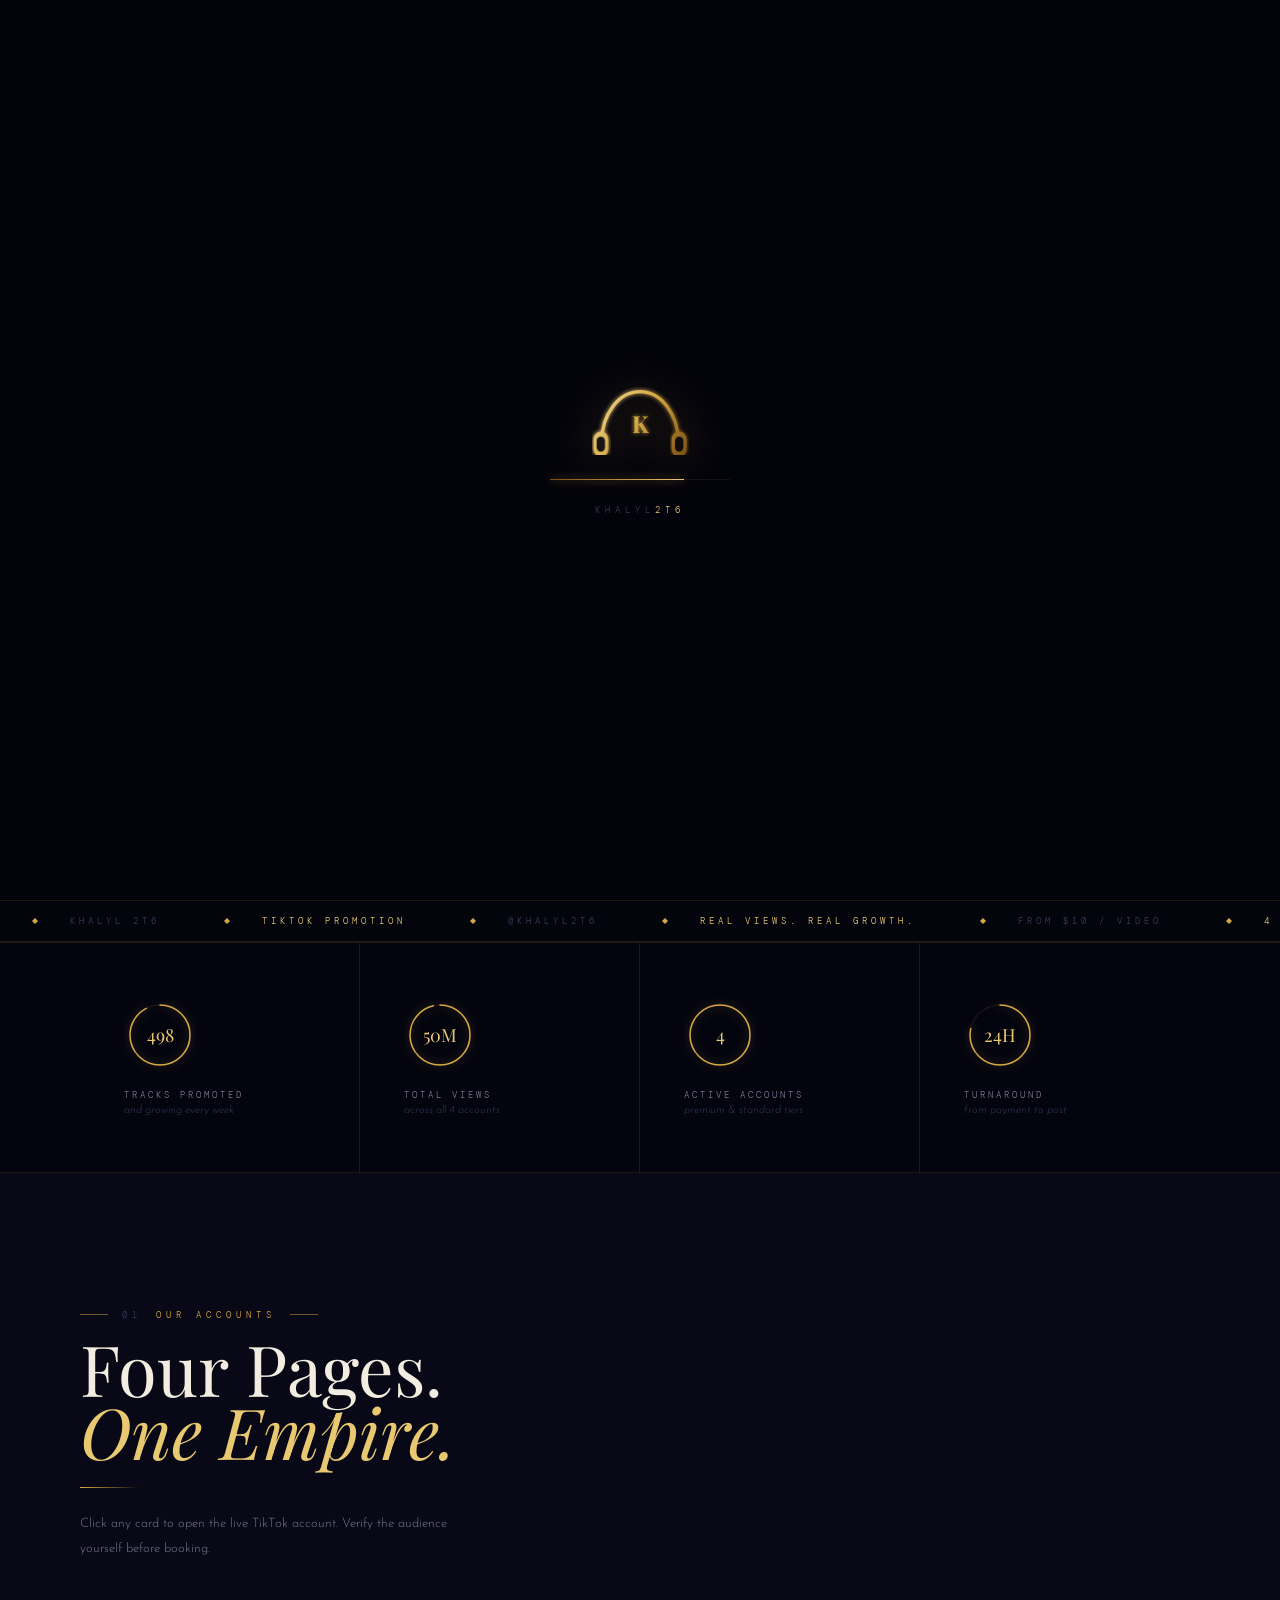
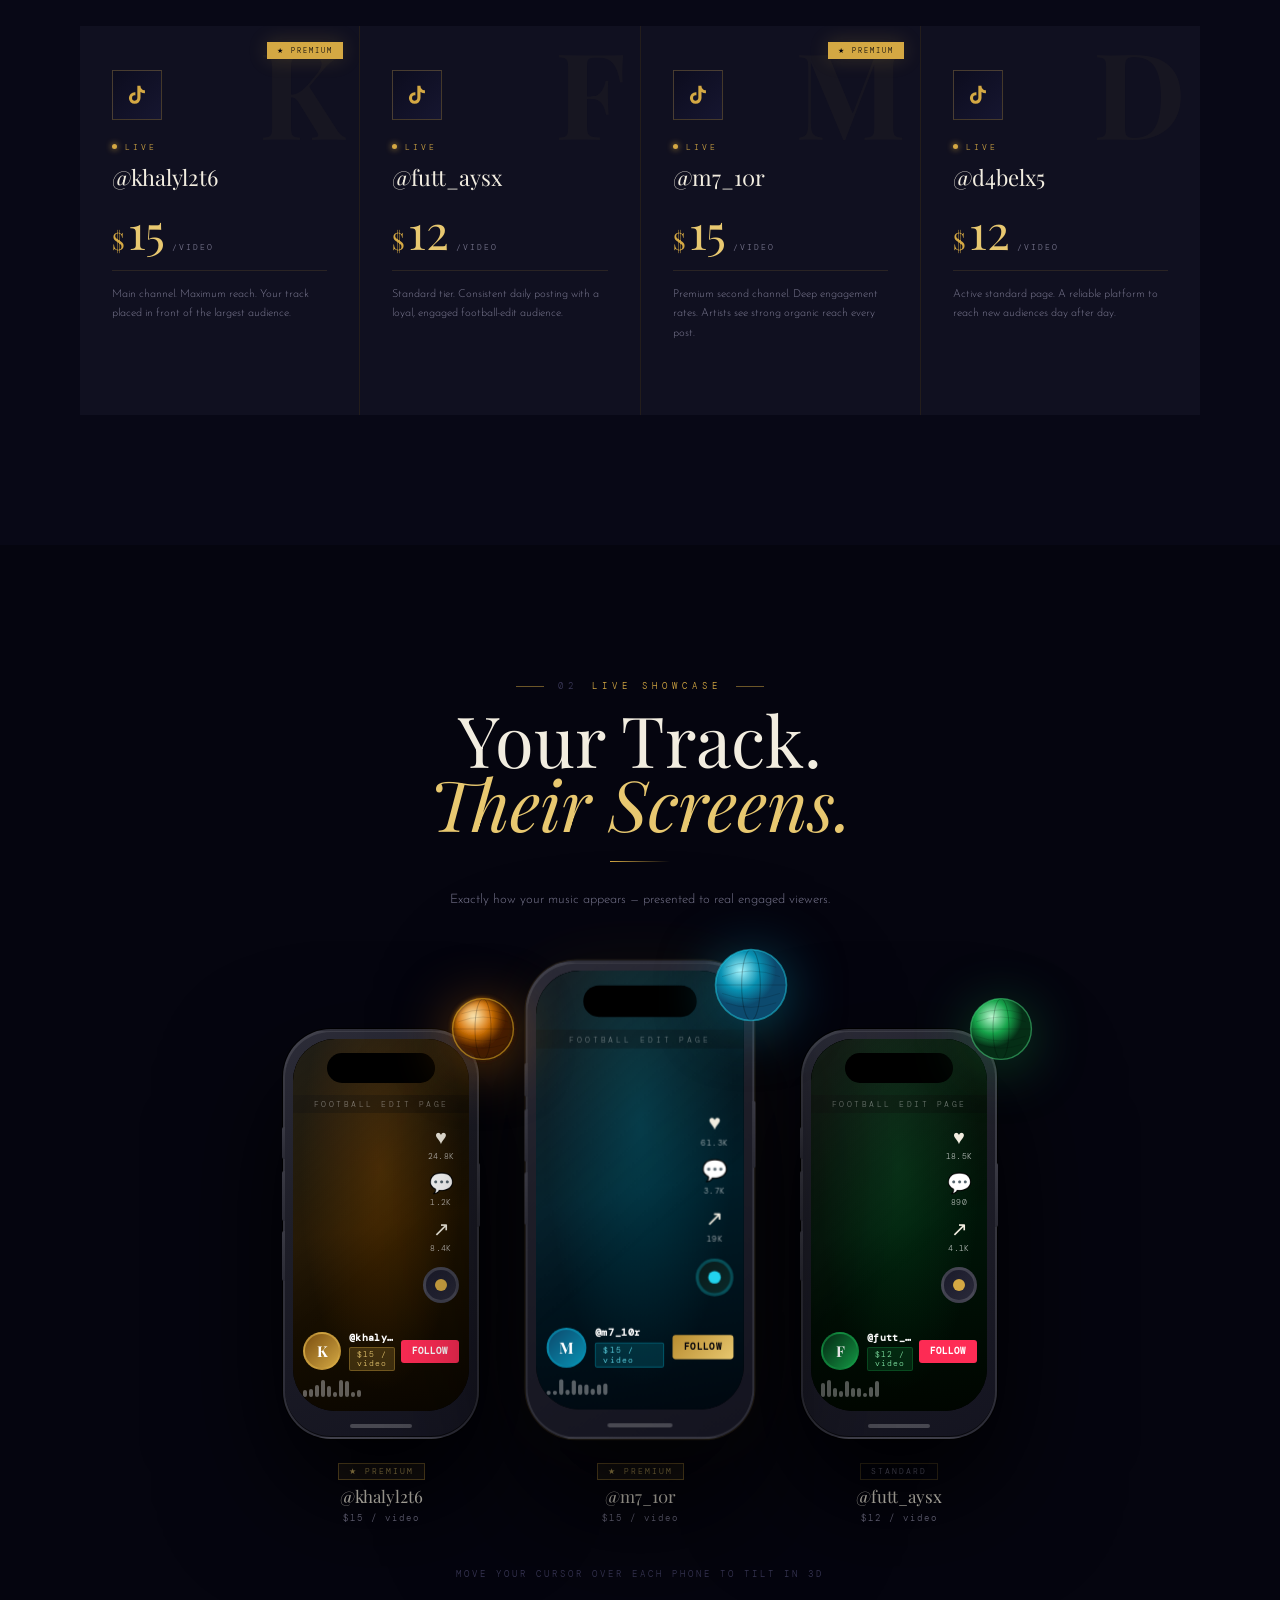
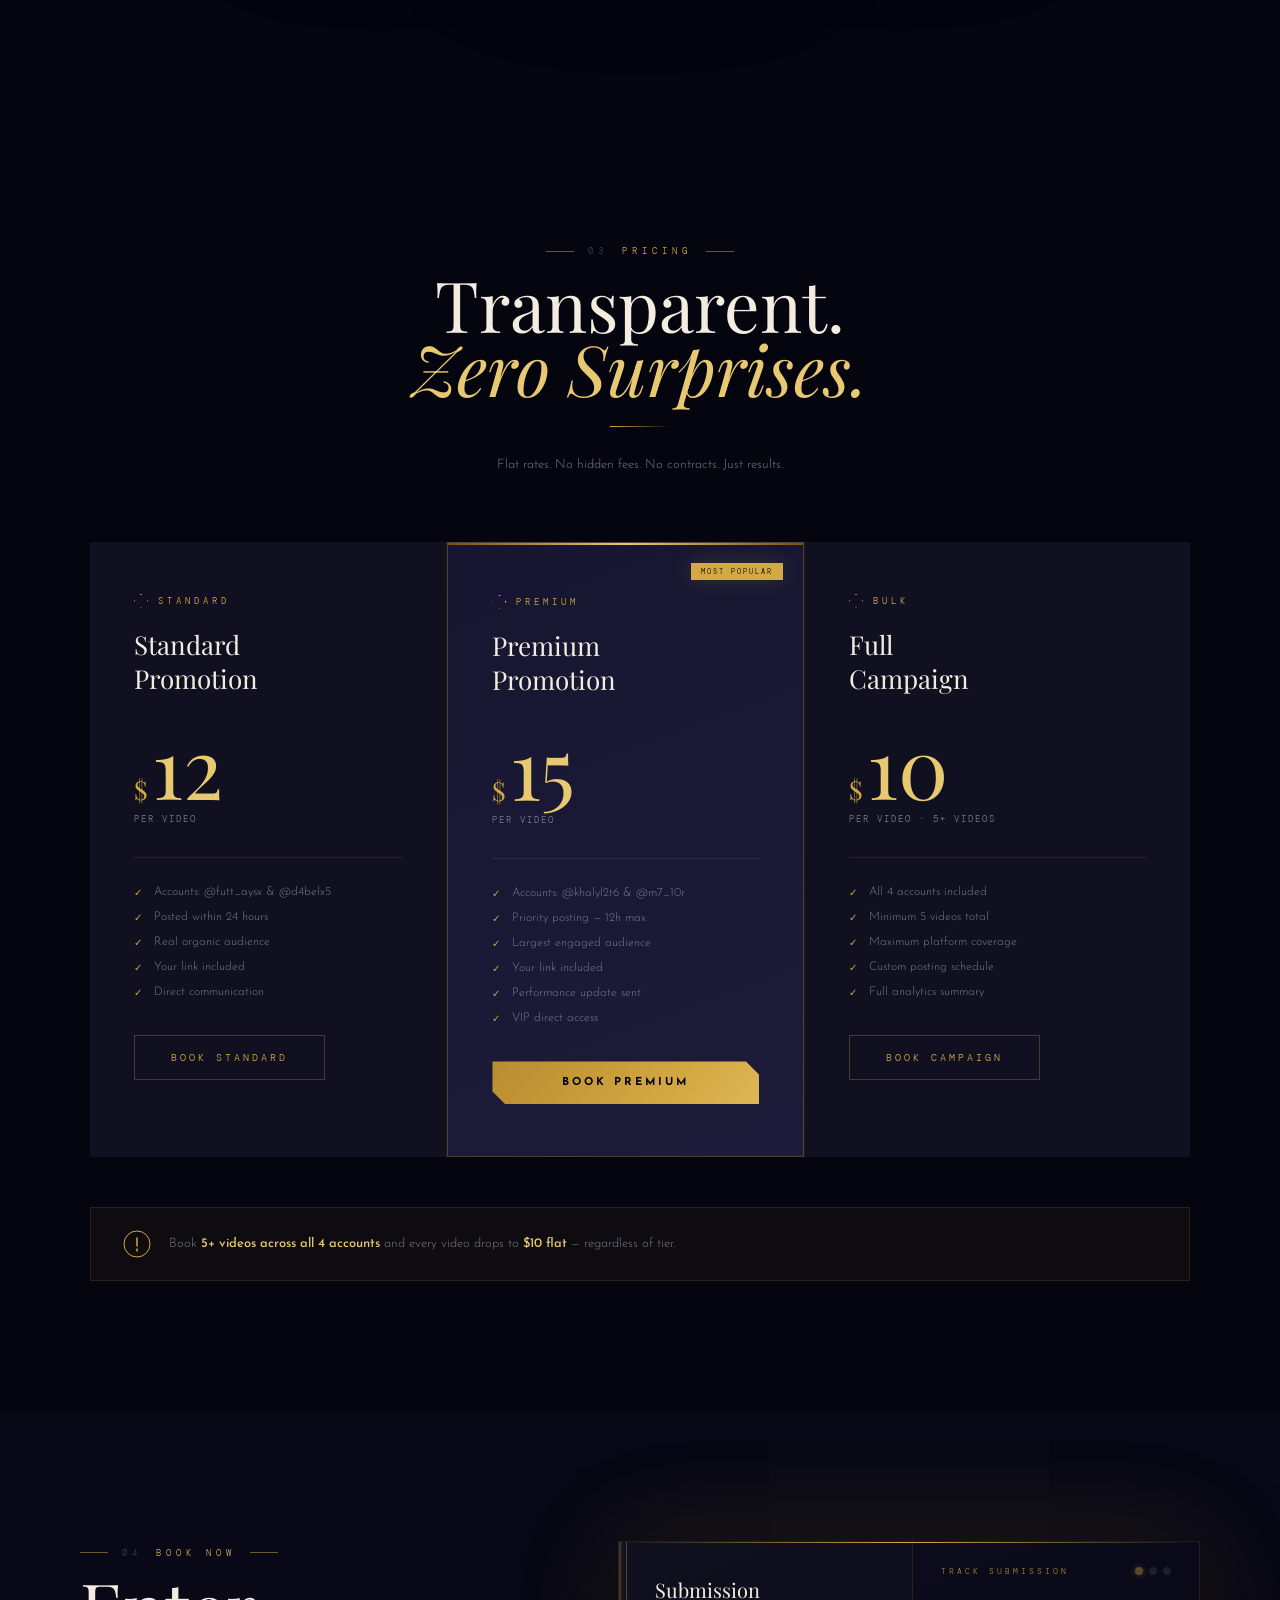
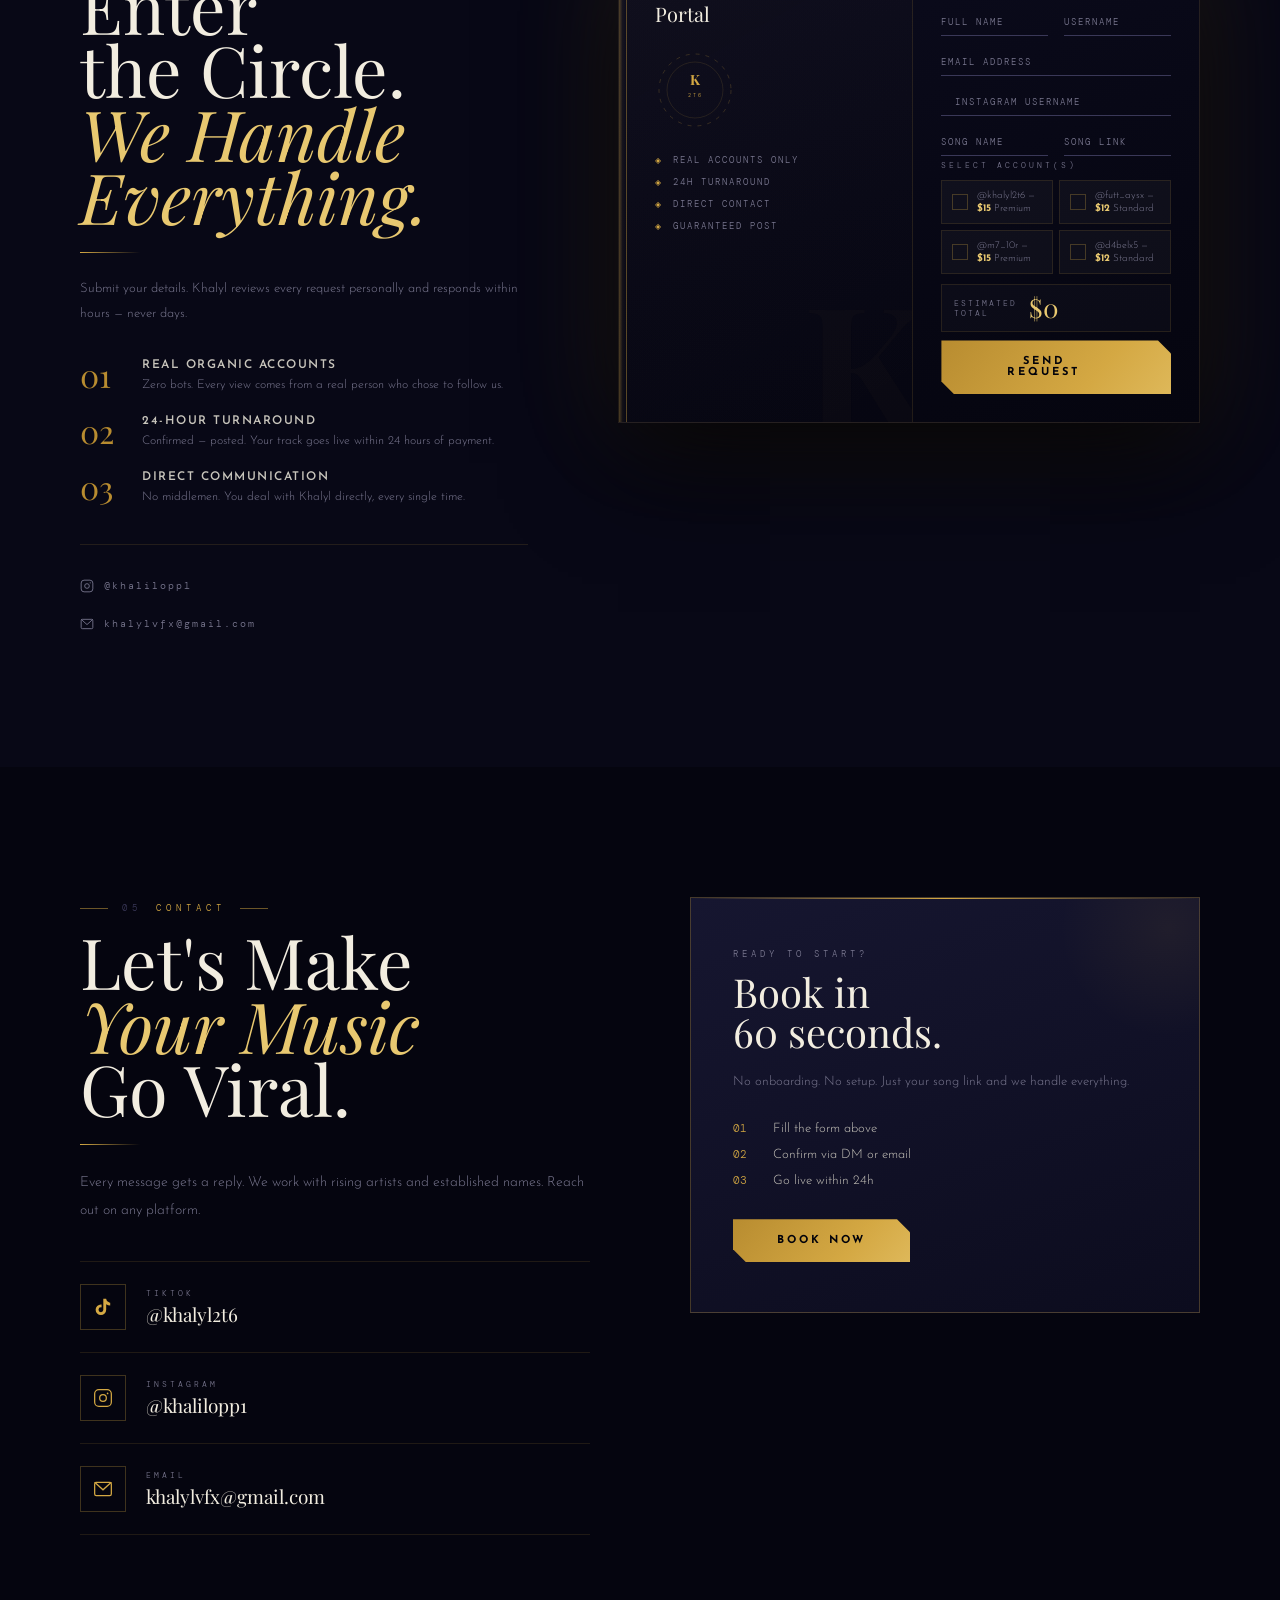
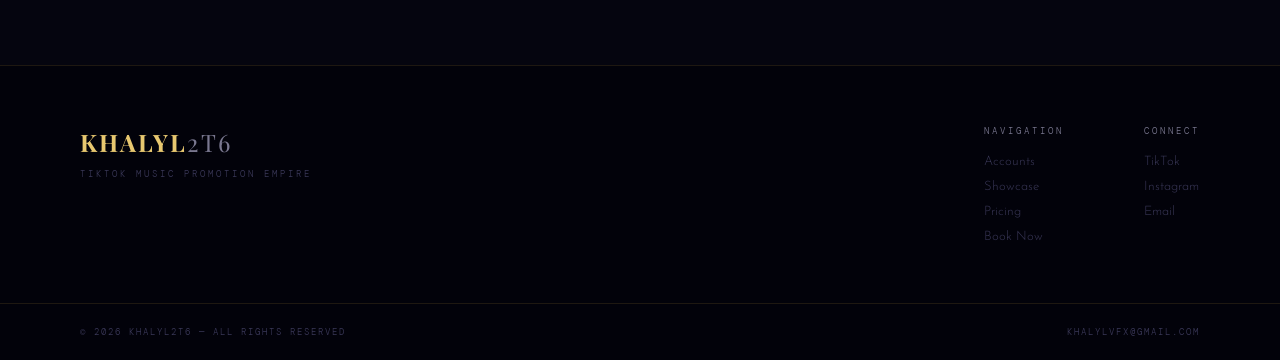
==== commit 62ee5d9a: "Update index.html" ====
--- a/index.html
+++ b/index.html
@@ -1,844 +1,845 @@
-<!DOCTYPE html>
-<html lang="en">
-<head>
-<meta charset="UTF-8"/>
-<meta name="viewport" content="width=device-width,initial-scale=1.0"/>
-<title>KHALYL2T6 — TikTok Music Promotion Empire</title>
-<meta name="description" content="Premium TikTok music promotion by KHALYL2T6. 4 active accounts. Real views. Real growth. From $10/video."/>
-<link rel="preconnect" href="https://fonts.googleapis.com"/>
-<link rel="preconnect" href="https://fonts.gstatic.com" crossorigin/>
-<link href="https://fonts.googleapis.com/css2?family=Playfair+Display:ital,wght@0,400;0,500;0,700;0,900;1,400;1,700&family=Josefin+Sans:wght@100;200;300;400;600;700&family=DM+Mono:ital,wght@0,300;0,400;1,300&display=swap" rel="stylesheet"/>
-<link rel="stylesheet" href="styles.css"/>
-</head>
-<body>
-
-<!-- ░░ PRELOADER ░░ -->
-<div id="preloader">
-  <div class="pre-wrap">
-    <svg class="pre-emblem" viewBox="0 0 120 84" fill="none">
-      <defs>
-        <linearGradient id="pg1" x1="0" y1="0" x2="120" y2="84" gradientUnits="userSpaceOnUse">
-          <stop offset="0%" stop-color="#f5e0a0"/><stop offset="50%" stop-color="#d4a843"/><stop offset="100%" stop-color="#7a4e10"/>
-        </linearGradient>
-        <filter id="pgf"><feGaussianBlur stdDeviation="2.5" result="b"/><feMerge><feMergeNode in="b"/><feMergeNode in="SourceGraphic"/></feMerge></filter>
-      </defs>
-      <!-- Headphone arc -->
-      <path class="pa-arc" d="M14 68 C14 36 34 8 60 8 C86 8 106 36 106 68" stroke="url(#pg1)" stroke-width="4" stroke-linecap="round" fill="none" filter="url(#pgf)"/>
-      <!-- Left cup -->
-      <rect class="pa-l" x="4"  y="56" width="18" height="30" rx="9" fill="url(#pg1)" filter="url(#pgf)"/>
-      <rect x="8"  y="62" width="10" height="18" rx="5" fill="#02020a" opacity=".9"/>
-      <!-- Right cup -->
-      <rect class="pa-r" x="98" y="56" width="18" height="30" rx="9" fill="url(#pg1)" filter="url(#pgf)"/>
-      <rect x="102" y="62" width="10" height="18" rx="5" fill="#02020a" opacity=".9"/>
-      <!-- K monogram -->
-      <text class="pa-k" x="60" y="58" font-family="Playfair Display" font-size="28" font-weight="700" fill="url(#pg1)" text-anchor="middle" filter="url(#pgf)">K</text>
-    </svg>
-    <div class="pre-bar-outer"><div class="pre-bar-inner" id="preBar"></div></div>
-    <p class="pre-name">KHALYL<span>2T6</span></p>
-  </div>
-</div>
-
-<!-- ░░ CURSOR ░░ -->
-<div id="cur-ring"></div>
-<div id="cur-dot"></div>
-
-<!-- ░░ CANVAS LAYERS ░░ -->
-<canvas id="cv-bg"></canvas>
-<canvas id="cv-fx"></canvas>
-
-<!-- ░░ FILM GRAIN ░░ -->
-<div class="grain" aria-hidden="true"></div>
-
-<!-- ░░ SCROLL PROGRESS ░░ -->
-<div id="scroll-prog"></div>
-
-<!-- ░░ WRAPPER ░░ -->
-<div class="wrap">
-
-<!-- ▓▓ NAVIGATION ▓▓ -->
-<nav id="main-nav">
-  <a href="#hero" class="nav-logo">
-    <svg viewBox="0 0 44 44" fill="none" class="nav-logo-svg">
-      <defs><linearGradient id="nlg" x1="0" y1="0" x2="44" y2="44" gradientUnits="userSpaceOnUse"><stop offset="0%" stop-color="#f5e0a0"/><stop offset="100%" stop-color="#b88c30"/></linearGradient></defs>
-      <path d="M6 32C6 18 13 7 22 7C31 7 38 18 38 32" stroke="url(#nlg)" stroke-width="2.5" stroke-linecap="round" fill="none"/>
-      <rect x="2" y="26" width="9" height="16" rx="4.5" fill="url(#nlg)"/>
-      <rect x="33" y="26" width="9" height="16" rx="4.5" fill="url(#nlg)"/>
-      <text x="22" y="29" font-family="Playfair Display" font-size="9" font-weight="700" fill="url(#nlg)" text-anchor="middle">K</text>
-    </svg>
-    <span class="nav-wordmark">KHALYL<em>2T6</em></span>
-  </a>
-
-  <ul class="nav-links">
-    <li><a href="#accounts"  class="nl-link" data-text="Accounts">Accounts</a></li>
-    <li><a href="#showcase"  class="nl-link" data-text="Showcase">Showcase</a></li>
-    <li><a href="#pricing"   class="nl-link" data-text="Pricing">Pricing</a></li>
-    <li><a href="#booking"   class="nl-link" data-text="Book Now">Book Now</a></li>
-    <li><a href="#contact"   class="nl-link" data-text="Contact">Contact</a></li>
-  </ul>
-
-  <a href="#booking" class="nav-cta">
-    <span class="nc-fill"></span>
-    <span class="nc-label">Book Now</span>
-  </a>
-
-  <button class="burger" id="burger-btn" aria-label="Menu" aria-expanded="false">
-    <span class="b-line"></span>
-    <span class="b-line"></span>
-    <span class="b-line"></span>
-  </button>
-</nav>
-
-<!-- MOBILE MENU -->
-<div id="mob-menu" aria-hidden="true">
-  <a href="#accounts" class="mob-link">Accounts</a>
-  <a href="#showcase" class="mob-link">Showcase</a>
-  <a href="#pricing"  class="mob-link">Pricing</a>
-  <a href="#booking"  class="mob-link">Book Now</a>
-  <a href="#contact"  class="mob-link">Contact</a>
-  <div class="mob-divider"></div>
-  <div class="mob-socials">
-    <a href="https://www.tiktok.com/@khalyl2t6" target="_blank" rel="noopener">TikTok</a>
-    <a href="https://www.instagram.com/khalyl2t6" target="_blank" rel="noopener">Instagram</a>
-    <a href="mailto:khalylvfx@gmail.com">Email</a>
-  </div>
-</div>
-
-<!-- ▓▓ HERO ▓▓ -->
-<section id="hero" class="s-hero">
-  <div class="hero-vline hero-vline--l"></div>
-  <div class="hero-vline hero-vline--r"></div>
-  <div class="hero-hline hero-hline--t"></div>
-
-  <!-- Eyebrow -->
-  <div class="h-eyebrow">
-    <span class="he-dash"></span>
-    <span class="he-pill">TikTok Music Promotion Empire</span>
-    <span class="he-dash"></span>
-  </div>
-
-  <!-- Massive title -->
-  <h1 class="hero-h1" id="hero-h1">
-    <span class="h1-row"><span class="h1-inner">KHALYL</span></span>
-    <span class="h1-row"><span class="h1-inner h1-gold"><em>2T6</em></span></span>
-  </h1>
-
-  <!-- Sub heading -->
-  <div class="hero-sub-wrap">
-    <p class="hero-sub">Four premium TikTok pages. <strong>Real audience. Real growth.</strong><br/>Your music — posted within <strong>24 hours.</strong></p>
-    <div class="hero-acts">
-      <a href="#booking" class="btn-prime">
-        <div class="bp-bg"></div>
-        <span class="bp-label">Start Promotion</span>
-        <svg width="14" height="14" viewBox="0 0 24 24" fill="none" stroke="currentColor" stroke-width="2" class="btn-arrow"><path d="M5 12h14M12 5l7 7-7 7"/></svg>
-        <div class="bp-particles"></div>
-      </a>
-      <a href="#accounts" class="btn-ghost">
-        <span>View Accounts</span>
-        <span class="bg-arr">
-          <svg width="16" height="16" viewBox="0 0 24 24" fill="none" stroke="currentColor" stroke-width="1.5"><path d="M5 12h14M12 5l7 7-7 7"/></svg>
-        </span>
-      </a>
-    </div>
-  </div>
-
-  <!-- Floating headphone emblem -->
-  <div class="hero-emblem" id="heroEmblem">
-    <svg viewBox="0 0 400 300" fill="none" xmlns="http://www.w3.org/2000/svg">
-      <defs>
-        <linearGradient id="heg1" x1="0" y1="0" x2="400" y2="300" gradientUnits="userSpaceOnUse">
-          <stop offset="0%" stop-color="#f5e0a0" stop-opacity=".9"/>
-          <stop offset="45%" stop-color="#d4a843" stop-opacity=".75"/>
-          <stop offset="100%" stop-color="#4a2800" stop-opacity=".6"/>
-        </linearGradient>
-        <linearGradient id="heg2" x1="0" y1="0" x2="400" y2="0" gradientUnits="userSpaceOnUse">
-          <stop offset="0%" stop-color="#00e5ff" stop-opacity=".2"/>
-          <stop offset="100%" stop-color="#d4a843" stop-opacity=".4"/>
-        </linearGradient>
-        <radialGradient id="heGlow" cx="50%" cy="50%" r="50%">
-          <stop offset="0%" stop-color="#d4a843" stop-opacity=".15"/>
-          <stop offset="100%" stop-color="transparent"/>
-        </radialGradient>
-        <filter id="hef1"><feGaussianBlur stdDeviation="4" result="b"/><feMerge><feMergeNode in="b"/><feMergeNode in="b"/><feMergeNode in="SourceGraphic"/></feMerge></filter>
-        <filter id="hef2"><feGaussianBlur stdDeviation="10" result="b"/><feMerge><feMergeNode in="b"/><feMergeNode in="SourceGraphic"/></feMerge></filter>
-      </defs>
-      <!-- Outer rings -->
-      <circle cx="200" cy="150" r="140" stroke="rgba(212,168,67,.06)" stroke-width="1" stroke-dasharray="5 12"/>
-      <circle cx="200" cy="150" r="120" stroke="rgba(212,168,67,.04)" stroke-width=".6"/>
-      <!-- Glow blob -->
-      <ellipse cx="200" cy="150" rx="110" ry="90" fill="url(#heGlow)"/>
-      <!-- Main arc -->
-      <path d="M46 178 C46 88 114 18 200 18 C286 18 354 88 354 178" stroke="url(#heg1)" stroke-width="7" stroke-linecap="round" fill="none" filter="url(#hef1)"/>
-      <!-- Thin highlight -->
-      <path d="M76 172 C76 102 132 48 200 48 C268 48 324 102 324 172" stroke="url(#heg2)" stroke-width="2.5" stroke-linecap="round" fill="none" opacity=".6"/>
-      <!-- Left cup body -->
-      <rect x="26" y="158" width="36" height="58" rx="18" fill="url(#heg1)" filter="url(#hef1)"/>
-      <rect x="34" y="168" width="20" height="38" rx="10" fill="#02020a" opacity=".88"/>
-      <rect x="39" y="175" width="10" height="5" rx="2.5" fill="url(#heg1)" opacity=".7"/>
-      <rect x="39" y="185" width="7" height="2" rx="1" fill="url(#heg1)" opacity=".35"/>
-      <rect x="39" y="191" width="5" height="2" rx="1" fill="url(#heg1)" opacity=".2"/>
-      <!-- Right cup body -->
-      <rect x="338" y="158" width="36" height="58" rx="18" fill="url(#heg1)" filter="url(#hef1)"/>
-      <rect x="346" y="168" width="20" height="38" rx="10" fill="#02020a" opacity=".88"/>
-      <rect x="351" y="175" width="10" height="5" rx="2.5" fill="url(#heg1)" opacity=".7"/>
-      <rect x="351" y="185" width="7" height="2" rx="1" fill="url(#heg1)" opacity=".35"/>
-      <rect x="351" y="191" width="5" height="2" rx="1" fill="url(#heg1)" opacity=".2"/>
-      <!-- Center K monogram -->
-      <text x="200" y="158" font-family="Playfair Display" font-size="64" font-weight="700" fill="url(#heg1)" text-anchor="middle" filter="url(#hef1)">K</text>
-      <!-- 2T6 sub-text -->
-      <text x="200" y="186" font-family="Josefin Sans" font-size="16" font-weight="300" fill="url(#heg1)" text-anchor="middle" letter-spacing="10" opacity=".65">2T6</text>
-      <!-- Horizontal decorative lines -->
-      <line x1="118" y1="200" x2="156" y2="200" stroke="rgba(212,168,67,.3)" stroke-width="1"/>
-      <circle cx="200" cy="200" r="4" fill="rgba(212,168,67,.45)"/>
-      <line x1="244" y1="200" x2="282" y2="200" stroke="rgba(212,168,67,.3)" stroke-width="1"/>
-      <!-- Neon accent dots -->
-      <circle cx="54" cy="152" r="4" fill="#00e5ff" filter="url(#hef2)" opacity=".7"/>
-      <circle cx="346" cy="152" r="4" fill="#00e5ff" filter="url(#hef2)" opacity=".7"/>
-      <!-- Bottom tag -->
-      <text x="200" y="248" font-family="DM Mono" font-size="8" fill="url(#heg1)" text-anchor="middle" letter-spacing="8" opacity=".4">MUSIC PROMOTION</text>
-    </svg>
-  </div>
-
-  <!-- Corner stat -->
-  <div class="hero-corner-stat rv d5">
-    <div class="hcs-ring">
-      <svg viewBox="0 0 90 90"><circle cx="45" cy="45" r="40" stroke="rgba(212,168,67,.12)" stroke-width="1" fill="none"/><circle cx="45" cy="45" r="32" stroke="rgba(212,168,67,.06)" stroke-width="1" stroke-dasharray="3 6" fill="none"/></svg>
-    </div>
-    <div class="hcs-inner">
-      <span class="hcs-num"><span class="cu" data-t="500">0</span>+</span>
-      <span class="hcs-lbl">Tracks<br/>Promoted</span>
-    </div>
-  </div>
-
-  <!-- Scroll line -->
-  <div class="hero-scroll-cue">
-    <div class="hsc-label">Scroll</div>
-    <div class="hsc-line"><div class="hsc-drop"></div></div>
-  </div>
-</section>
-
-<!-- ▓▓ TICKER ▓▓ -->
-<div class="ticker-band">
-  <div class="tk-track">
-    <span class="tk-item"><span class="tk-gem"></span>KHALYL 2T6</span>
-    <span class="tk-item"><span class="tk-gem"></span><em>TikTok Promotion</em></span>
-    <span class="tk-item"><span class="tk-gem"></span>@khalyl2t6</span>
-    <span class="tk-item"><span class="tk-gem"></span><em>Real Views. Real Growth.</em></span>
-    <span class="tk-item"><span class="tk-gem"></span>From $10 / Video</span>
-    <span class="tk-item"><span class="tk-gem"></span><em>4 Premium Accounts</em></span>
-    <span class="tk-item"><span class="tk-gem"></span>khalylvfx@gmail.com</span>
-    <span class="tk-item"><span class="tk-gem"></span><em>500+ Tracks Promoted</em></span>
-    <span class="tk-item"><span class="tk-gem"></span>KHALYL 2T6</span>
-    <span class="tk-item"><span class="tk-gem"></span><em>TikTok Promotion</em></span>
-    <span class="tk-item"><span class="tk-gem"></span>@khalyl2t6</span>
-    <span class="tk-item"><span class="tk-gem"></span><em>Real Views. Real Growth.</em></span>
-    <span class="tk-item"><span class="tk-gem"></span>From $10 / Video</span>
-    <span class="tk-item"><span class="tk-gem"></span><em>4 Premium Accounts</em></span>
-    <span class="tk-item"><span class="tk-gem"></span>khalylvfx@gmail.com</span>
-    <span class="tk-item"><span class="tk-gem"></span><em>500+ Tracks Promoted</em></span>
-  </div>
-</div>
-
-<!-- ▓▓ STATS ▓▓ -->
-<section id="stats" class="s-stats">
-  <div class="stats-grid">
-    <div class="stat-cell rv">
-      <div class="sc-topline"></div>
-      <div class="stat-ring-wrap">
-        <svg viewBox="0 0 72 72" width="72" height="72"><circle class="ring-bg" cx="36" cy="36" r="30"/><circle class="ring-fg" cx="36" cy="36" r="30" data-pct="92"/></svg>
-        <div class="srw-num"><span class="cu" data-t="500">0</span></div>
-      </div>
-      <p class="stat-lbl">Tracks Promoted</p>
-      <p class="stat-sub">and growing every week</p>
-    </div>
-    <div class="stat-cell rv d2">
-      <div class="sc-topline"></div>
-      <div class="stat-ring-wrap">
-        <svg viewBox="0 0 72 72" width="72" height="72"><circle class="ring-bg" cx="36" cy="36" r="30"/><circle class="ring-fg" cx="36" cy="36" r="30" data-pct="96"/></svg>
-        <div class="srw-num"><span class="cu" data-t="50">0</span>M</div>
-      </div>
-      <p class="stat-lbl">Total Views</p>
-      <p class="stat-sub">across all 4 accounts</p>
-    </div>
-    <div class="stat-cell rv d3">
-      <div class="sc-topline"></div>
-      <div class="stat-ring-wrap">
-        <svg viewBox="0 0 72 72" width="72" height="72"><circle class="ring-bg" cx="36" cy="36" r="30"/><circle class="ring-fg" cx="36" cy="36" r="30" data-pct="100"/></svg>
-        <div class="srw-num">4</div>
-      </div>
-      <p class="stat-lbl">Active Accounts</p>
-      <p class="stat-sub">premium &amp; standard tiers</p>
-    </div>
-    <div class="stat-cell rv d4">
-      <div class="sc-topline"></div>
-      <div class="stat-ring-wrap">
-        <svg viewBox="0 0 72 72" width="72" height="72"><circle class="ring-bg" cx="36" cy="36" r="30"/><circle class="ring-fg" cx="36" cy="36" r="30" data-pct="78"/></svg>
-        <div class="srw-num">24H</div>
-      </div>
-      <p class="stat-lbl">Turnaround</p>
-      <p class="stat-sub">from payment to post</p>
-    </div>
-  </div>
-</section>
-
-<!-- ▓▓ ACCOUNTS ▓▓ -->
-<section id="accounts" class="s-accounts sec">
-  <div class="sec-header">
-    <div class="sec-tag rv"><span class="st-line"></span><span class="st-num">01</span>Our Accounts<span class="st-line"></span></div>
-    <h2 class="sec-h rv d2">Four Pages.<br/><em>One Empire.</em></h2>
-    <div class="gold-line"></div>
-    <p class="sec-sub rv d3">Click any card to open the live TikTok account. Verify the audience yourself before booking.</p>
-  </div>
-
-  <div class="acc-grid">
-
-    <a href="https://www.tiktok.com/@khalyl2t6" target="_blank" rel="noopener" class="acc-card rv">
-      <div class="acc-glow-line"></div>
-      <div class="acc-corner-glyph">K</div>
-      <div class="acc-badge-prem">★ Premium</div>
-      <div class="acc-icon-box">
-        <svg viewBox="0 0 24 24" fill="#d4a843"><path d="M19.59 6.69a4.83 4.83 0 01-3.77-4.25V2h-3.45v13.67a2.89 2.89 0 01-2.88 2.5 2.89 2.89 0 01-2.89-2.89 2.89 2.89 0 012.89-2.89c.28 0 .54.04.79.1V9.01a6.32 6.32 0 00-.79-.05 6.34 6.34 0 00-6.34 6.34 6.34 6.34 0 006.34 6.34 6.34 6.34 0 006.33-6.34V8.67a8.25 8.25 0 004.84 1.55V6.75a4.85 4.85 0 01-1.07-.06z"/></svg>
-      </div>
-      <div class="acc-live"><span class="acc-dot"></span>Live</div>
-      <h3 class="acc-handle">@khalyl2t6</h3>
-      <div class="acc-price"><span class="ap-sign">$</span><span class="ap-num">15</span><span class="ap-unit">/video</span></div>
-      <div class="acc-divider"></div>
-      <p class="acc-desc">Main channel. Maximum reach. Your track placed in front of the largest audience.</p>
-      <div class="acc-visit">
-        <span>Visit Account</span>
-        <svg width="13" height="13" viewBox="0 0 24 24" fill="none" stroke="currentColor" stroke-width="1.5"><path d="M7 17L17 7M17 7H7M17 7v10"/></svg>
-      </div>
-    </a>
-
-    <a href="https://www.tiktok.com/@futt_aysx" target="_blank" rel="noopener" class="acc-card rv d2">
-      <div class="acc-glow-line"></div>
-      <div class="acc-corner-glyph">F</div>
-      <div class="acc-icon-box">
-        <svg viewBox="0 0 24 24" fill="#d4a843"><path d="M19.59 6.69a4.83 4.83 0 01-3.77-4.25V2h-3.45v13.67a2.89 2.89 0 01-2.88 2.5 2.89 2.89 0 01-2.89-2.89 2.89 2.89 0 012.89-2.89c.28 0 .54.04.79.1V9.01a6.32 6.32 0 00-.79-.05 6.34 6.34 0 00-6.34 6.34 6.34 6.34 0 006.34 6.34 6.34 6.34 0 006.33-6.34V8.67a8.25 8.25 0 004.84 1.55V6.75a4.85 4.85 0 01-1.07-.06z"/></svg>
-      </div>
-      <div class="acc-live"><span class="acc-dot"></span>Live</div>
-      <h3 class="acc-handle">@futt_aysx</h3>
-      <div class="acc-price"><span class="ap-sign">$</span><span class="ap-num">12</span><span class="ap-unit">/video</span></div>
-      <div class="acc-divider"></div>
-      <p class="acc-desc">Standard tier. Consistent daily posting with a loyal, engaged football-edit audience.</p>
-      <div class="acc-visit">
-        <span>Visit Account</span>
-        <svg width="13" height="13" viewBox="0 0 24 24" fill="none" stroke="currentColor" stroke-width="1.5"><path d="M7 17L17 7M17 7H7M17 7v10"/></svg>
-      </div>
-    </a>
-
-    <a href="https://www.tiktok.com/@m7_10r" target="_blank" rel="noopener" class="acc-card rv d3">
-      <div class="acc-glow-line"></div>
-      <div class="acc-corner-glyph">M</div>
-      <div class="acc-badge-prem">★ Premium</div>
-      <div class="acc-icon-box">
-        <svg viewBox="0 0 24 24" fill="#d4a843"><path d="M19.59 6.69a4.83 4.83 0 01-3.77-4.25V2h-3.45v13.67a2.89 2.89 0 01-2.88 2.5 2.89 2.89 0 01-2.89-2.89 2.89 2.89 0 012.89-2.89c.28 0 .54.04.79.1V9.01a6.32 6.32 0 00-.79-.05 6.34 6.34 0 00-6.34 6.34 6.34 6.34 0 006.34 6.34 6.34 6.34 0 006.33-6.34V8.67a8.25 8.25 0 004.84 1.55V6.75a4.85 4.85 0 01-1.07-.06z"/></svg>
-      </div>
-      <div class="acc-live"><span class="acc-dot"></span>Live</div>
-      <h3 class="acc-handle">@m7_10r</h3>
-      <div class="acc-price"><span class="ap-sign">$</span><span class="ap-num">15</span><span class="ap-unit">/video</span></div>
-      <div class="acc-divider"></div>
-      <p class="acc-desc">Premium second channel. Deep engagement rates. Artists see strong organic reach every post.</p>
-      <div class="acc-visit">
-        <span>Visit Account</span>
-        <svg width="13" height="13" viewBox="0 0 24 24" fill="none" stroke="currentColor" stroke-width="1.5"><path d="M7 17L17 7M17 7H7M17 7v10"/></svg>
-      </div>
-    </a>
-
-    <a href="https://www.tiktok.com/@d4belx5" target="_blank" rel="noopener" class="acc-card rv d4">
-      <div class="acc-glow-line"></div>
-      <div class="acc-corner-glyph">D</div>
-      <div class="acc-icon-box">
-        <svg viewBox="0 0 24 24" fill="#d4a843"><path d="M19.59 6.69a4.83 4.83 0 01-3.77-4.25V2h-3.45v13.67a2.89 2.89 0 01-2.88 2.5 2.89 2.89 0 01-2.89-2.89 2.89 2.89 0 012.89-2.89c.28 0 .54.04.79.1V9.01a6.32 6.32 0 00-.79-.05 6.34 6.34 0 00-6.34 6.34 6.34 6.34 0 006.34 6.34 6.34 6.34 0 006.33-6.34V8.67a8.25 8.25 0 004.84 1.55V6.75a4.85 4.85 0 01-1.07-.06z"/></svg>
-      </div>
-      <div class="acc-live"><span class="acc-dot"></span>Live</div>
-      <h3 class="acc-handle">@d4belx5</h3>
-      <div class="acc-price"><span class="ap-sign">$</span><span class="ap-num">12</span><span class="ap-unit">/video</span></div>
-      <div class="acc-divider"></div>
-      <p class="acc-desc">Active standard page. A reliable platform to reach new audiences day after day.</p>
-      <div class="acc-visit">
-        <span>Visit Account</span>
-        <svg width="13" height="13" viewBox="0 0 24 24" fill="none" stroke="currentColor" stroke-width="1.5"><path d="M7 17L17 7M17 7H7M17 7v10"/></svg>
-      </div>
-    </a>
-
-  </div>
-</section>
-
-<!-- ▓▓ IPHONE SHOWCASE ▓▓ -->
-<section id="showcase" class="s-showcase sec">
-  <div class="sec-header sec-header--center">
-    <div class="sec-tag rv"><span class="st-line"></span><span class="st-num">02</span>Live Showcase<span class="st-line"></span></div>
-    <h2 class="sec-h rv d2">Your Track.<br/><em>Their Screens.</em></h2>
-    <div class="gold-line" style="margin:26px auto;"></div>
-    <p class="sec-sub rv d3">Exactly how your music appears — presented to real engaged viewers.</p>
-  </div>
-
-  <div class="phones-stage">
-
-    <!-- Phone 1 -->
-    <div class="phone-pod rv d1" id="pod1">
-      <div class="pod-ball pod-ball--gold">
-        <svg viewBox="0 0 90 90"><defs><radialGradient id="fbg1" cx="35%" cy="30%"><stop offset="0%" stop-color="#fef3c7"/><stop offset="55%" stop-color="#d97706"/><stop offset="100%" stop-color="#451a03"/></radialGradient><filter id="fbf1"><feGaussianBlur stdDeviation="3"/></filter></defs><circle cx="45" cy="45" r="38" fill="url(#fbg1)" filter="url(#fbf1)"/><ellipse cx="45" cy="45" rx="10" ry="38" stroke="rgba(0,0,0,.25)" stroke-width="1.2" fill="none"/><line x1="7" y1="45" x2="83" y2="45" stroke="rgba(0,0,0,.2)" stroke-width="1"/><path d="M18 26 Q45 16 72 26" stroke="rgba(0,0,0,.15)" stroke-width="1" fill="none"/><path d="M14 36 Q45 24 76 36" stroke="rgba(0,0,0,.15)" stroke-width="1" fill="none"/><path d="M14 54 Q45 66 76 54" stroke="rgba(0,0,0,.15)" stroke-width="1" fill="none"/><path d="M18 64 Q45 74 72 64" stroke="rgba(0,0,0,.15)" stroke-width="1" fill="none"/><circle cx="45" cy="45" r="38" stroke="rgba(251,191,36,.5)" stroke-width="1.8" fill="none"/></svg>
-      </div>
-      <div class="iphone" id="iphone1" data-phone="1">
-        <div class="iph-vol iph-vol--up"></div>
-        <div class="iph-vol iph-vol--dn1"></div>
-        <div class="iph-vol iph-vol--dn2"></div>
-        <div class="iph-pwr"></div>
-        <div class="iph-screen">
-          <div class="iph-island"></div>
-          <!-- TikTok content - gold theme -->
-          <div class="tt-ui tt-ui--gold">
-            <div class="tt-videobg"></div>
-            <!-- Top badge -->
-            <div class="tt-top-badge">Football Edit Page</div>
-            <!-- Right actions -->
-            <div class="tt-actions">
-              <div class="tt-act"><div class="tt-act-i">♥</div><span>24.8K</span></div>
-              <div class="tt-act"><div class="tt-act-i">💬</div><span>1.2K</span></div>
-              <div class="tt-act"><div class="tt-act-i">↗</div><span>8.4K</span></div>
-              <div class="tt-act"><div class="tt-disc"><span></span></div></div>
-            </div>
-            <!-- Bottom info -->
-            <div class="tt-bottom">
-              <div class="tt-row">
-                <div class="tt-ava tt-ava--gold">K</div>
-                <div class="tt-meta">
-                  <div class="tt-un">@khalyl2t6</div>
-                  <div class="tt-pr-badge">$15 / video</div>
-                </div>
-                <div class="tt-follow-btn">Follow</div>
-              </div>
-              <div class="tt-bars">
-                <span></span><span></span><span></span><span></span><span></span><span></span><span></span><span></span><span></span><span></span>
-              </div>
-            </div>
-          </div>
-          <div class="iph-glare"></div>
-        </div>
-        <div class="iph-bar"></div>
-      </div>
-      <div class="pod-label">
-        <span class="pdl-badge pdl-badge--prem">★ PREMIUM</span>
-        <span class="pdl-name">@khalyl2t6</span>
-        <span class="pdl-price">$15 / video</span>
-      </div>
-    </div>
-
-    <!-- Phone 2 — CENTER featured -->
-    <div class="phone-pod phone-pod--hero rv d2" id="pod2">
-      <div class="pod-ball pod-ball--cyan">
-        <svg viewBox="0 0 90 90"><defs><radialGradient id="fbg2" cx="35%" cy="30%"><stop offset="0%" stop-color="#a5f3fc"/><stop offset="55%" stop-color="#0891b2"/><stop offset="100%" stop-color="#0c4a6e"/></radialGradient></defs><circle cx="45" cy="45" r="38" fill="url(#fbg2)"/><ellipse cx="45" cy="45" rx="10" ry="38" stroke="rgba(0,0,0,.25)" stroke-width="1.2" fill="none"/><line x1="7" y1="45" x2="83" y2="45" stroke="rgba(0,0,0,.2)" stroke-width="1"/><path d="M18 26 Q45 16 72 26" stroke="rgba(0,0,0,.15)" stroke-width="1" fill="none"/><path d="M14 36 Q45 24 76 36" stroke="rgba(0,0,0,.15)" stroke-width="1" fill="none"/><path d="M14 54 Q45 66 76 54" stroke="rgba(0,0,0,.15)" stroke-width="1" fill="none"/><path d="M18 64 Q45 74 72 64" stroke="rgba(0,0,0,.15)" stroke-width="1" fill="none"/><circle cx="45" cy="45" r="38" stroke="rgba(34,211,238,.5)" stroke-width="1.8" fill="none"/></svg>
-      </div>
-      <div class="iphone iphone--hero" id="iphone2" data-phone="2">
-        <div class="iph-vol iph-vol--up"></div>
-        <div class="iph-vol iph-vol--dn1"></div>
-        <div class="iph-vol iph-vol--dn2"></div>
-        <div class="iph-pwr"></div>
-        <div class="iph-screen">
-          <div class="iph-island"></div>
-          <div class="tt-ui tt-ui--cyan">
-            <div class="tt-videobg"></div>
-            <div class="tt-top-badge">Football Edit Page</div>
-            <div class="tt-actions">
-              <div class="tt-act"><div class="tt-act-i">♥</div><span>61.3K</span></div>
-              <div class="tt-act"><div class="tt-act-i">💬</div><span>3.7K</span></div>
-              <div class="tt-act"><div class="tt-act-i">↗</div><span>19K</span></div>
-              <div class="tt-act"><div class="tt-disc tt-disc--c"><span></span></div></div>
-            </div>
-            <div class="tt-bottom">
-              <div class="tt-row">
-                <div class="tt-ava tt-ava--cyan">M</div>
-                <div class="tt-meta">
-                  <div class="tt-un">@m7_10r</div>
-                  <div class="tt-pr-badge tt-pr-badge--cyan">$15 / video</div>
-                </div>
-                <div class="tt-follow-btn tt-follow-btn--gold">Follow</div>
-              </div>
-              <div class="tt-bars">
-                <span></span><span></span><span></span><span></span><span></span><span></span><span></span><span></span><span></span><span></span>
-              </div>
-            </div>
-          </div>
-          <div class="iph-glare"></div>
-        </div>
-        <div class="iph-bar"></div>
-      </div>
-      <div class="pod-label">
-        <span class="pdl-badge pdl-badge--prem">★ PREMIUM</span>
-        <span class="pdl-name">@m7_10r</span>
-        <span class="pdl-price">$15 / video</span>
-      </div>
-    </div>
-
-    <!-- Phone 3 -->
-    <div class="phone-pod rv d3" id="pod3">
-      <div class="pod-ball pod-ball--green">
-        <svg viewBox="0 0 90 90"><defs><radialGradient id="fbg3" cx="35%" cy="30%"><stop offset="0%" stop-color="#bbf7d0"/><stop offset="55%" stop-color="#16a34a"/><stop offset="100%" stop-color="#052e16"/></radialGradient></defs><circle cx="45" cy="45" r="38" fill="url(#fbg3)"/><ellipse cx="45" cy="45" rx="10" ry="38" stroke="rgba(0,0,0,.25)" stroke-width="1.2" fill="none"/><line x1="7" y1="45" x2="83" y2="45" stroke="rgba(0,0,0,.2)" stroke-width="1"/><path d="M18 26 Q45 16 72 26" stroke="rgba(0,0,0,.15)" stroke-width="1" fill="none"/><path d="M14 36 Q45 24 76 36" stroke="rgba(0,0,0,.15)" stroke-width="1" fill="none"/><path d="M14 54 Q45 66 76 54" stroke="rgba(0,0,0,.15)" stroke-width="1" fill="none"/><path d="M18 64 Q45 74 72 64" stroke="rgba(0,0,0,.15)" stroke-width="1" fill="none"/><circle cx="45" cy="45" r="38" stroke="rgba(74,222,128,.5)" stroke-width="1.8" fill="none"/></svg>
-      </div>
-      <div class="iphone" id="iphone3" data-phone="3">
-        <div class="iph-vol iph-vol--up"></div>
-        <div class="iph-vol iph-vol--dn1"></div>
-        <div class="iph-vol iph-vol--dn2"></div>
-        <div class="iph-pwr"></div>
-        <div class="iph-screen">
-          <div class="iph-island"></div>
-          <div class="tt-ui tt-ui--green">
-            <div class="tt-videobg"></div>
-            <div class="tt-top-badge">Football Edit Page</div>
-            <div class="tt-actions">
-              <div class="tt-act"><div class="tt-act-i">♥</div><span>18.5K</span></div>
-              <div class="tt-act"><div class="tt-act-i">💬</div><span>890</span></div>
-              <div class="tt-act"><div class="tt-act-i">↗</div><span>4.1K</span></div>
-              <div class="tt-act"><div class="tt-disc"><span></span></div></div>
-            </div>
-            <div class="tt-bottom">
-              <div class="tt-row">
-                <div class="tt-ava tt-ava--green">F</div>
-                <div class="tt-meta">
-                  <div class="tt-un">@futt_aysx</div>
-                  <div class="tt-pr-badge tt-pr-badge--green">$12 / video</div>
-                </div>
-                <div class="tt-follow-btn">Follow</div>
-              </div>
-              <div class="tt-bars">
-                <span></span><span></span><span></span><span></span><span></span><span></span><span></span><span></span><span></span><span></span>
-              </div>
-            </div>
-          </div>
-          <div class="iph-glare"></div>
-        </div>
-        <div class="iph-bar"></div>
-      </div>
-      <div class="pod-label">
-        <span class="pdl-badge">STANDARD</span>
-        <span class="pdl-name">@futt_aysx</span>
-        <span class="pdl-price">$12 / video</span>
-      </div>
-    </div>
-
-  </div>
-
-  <p class="showcase-hint rv">Move your cursor over each phone to tilt in 3D</p>
-</section>
-
-<!-- ▓▓ PRICING ▓▓ -->
-<section id="pricing" class="s-pricing sec">
-  <div class="sec-header sec-header--center">
-    <div class="sec-tag rv"><span class="st-line"></span><span class="st-num">03</span>Pricing<span class="st-line"></span></div>
-    <h2 class="sec-h rv d2">Transparent.<br/><em>Zero Surprises.</em></h2>
-    <div class="gold-line" style="margin:26px auto;"></div>
-    <p class="sec-sub rv d3">Flat rates. No hidden fees. No contracts. Just results.</p>
-  </div>
-
-  <div class="price-grid">
-
-    <div class="price-card rv">
-      <div class="pc-holo"></div>
-      <div class="pc-tier"><span class="pct-diamond"></span>Standard</div>
-      <h3 class="pc-name">Standard<br/>Promotion</h3>
-      <div class="pc-price-row"><sup>$</sup><span class="pcpr-num">12</span></div>
-      <div class="pc-per">per video</div>
-      <div class="pc-sep"></div>
-      <ul class="pc-features">
-        <li><span class="pcf-check">✓</span>Accounts: @futt_aysx &amp; @d4belx5</li>
-        <li><span class="pcf-check">✓</span>Posted within 24 hours</li>
-        <li><span class="pcf-check">✓</span>Real organic audience</li>
-        <li><span class="pcf-check">✓</span>Your link included</li>
-        <li><span class="pcf-check">✓</span>Direct communication</li>
-      </ul>
-      <a href="#booking" class="btn-outline"><div class="bo-fill"></div><span class="bo-label">Book Standard</span></a>
-    </div>
-
-    <div class="price-card price-card--featured rv d2">
-      <div class="pc-holo"></div>
-      <div class="pc-feat-badge">Most Popular</div>
-      <div class="pc-tier"><span class="pct-diamond"></span>Premium</div>
-      <h3 class="pc-name">Premium<br/>Promotion</h3>
-      <div class="pc-price-row"><sup>$</sup><span class="pcpr-num">15</span></div>
-      <div class="pc-per">per video</div>
-      <div class="pc-sep"></div>
-      <ul class="pc-features">
-        <li><span class="pcf-check">✓</span>Accounts: @khalyl2t6 &amp; @m7_10r</li>
-        <li><span class="pcf-check">✓</span>Priority posting — 12h max</li>
-        <li><span class="pcf-check">✓</span>Largest engaged audience</li>
-        <li><span class="pcf-check">✓</span>Your link included</li>
-        <li><span class="pcf-check">✓</span>Performance update sent</li>
-        <li><span class="pcf-check">✓</span>VIP direct access</li>
-      </ul>
-      <a href="#booking" class="btn-prime" style="width:100%;justify-content:center">
-        <div class="bp-bg"></div>
-        <span class="bp-label">Book Premium</span>
-        <div class="bp-particles"></div>
-      </a>
-    </div>
-
-    <div class="price-card rv d4">
-      <div class="pc-holo"></div>
-      <div class="pc-tier"><span class="pct-diamond"></span>Bulk</div>
-      <h3 class="pc-name">Full<br/>Campaign</h3>
-      <div class="pc-price-row"><sup>$</sup><span class="pcpr-num">10</span></div>
-      <div class="pc-per">per video · 5+ videos</div>
-      <div class="pc-sep"></div>
-      <ul class="pc-features">
-        <li><span class="pcf-check">✓</span>All 4 accounts included</li>
-        <li><span class="pcf-check">✓</span>Minimum 5 videos total</li>
-        <li><span class="pcf-check">✓</span>Maximum platform coverage</li>
-        <li><span class="pcf-check">✓</span>Custom posting schedule</li>
-        <li><span class="pcf-check">✓</span>Full analytics summary</li>
-      </ul>
-      <a href="#booking" class="btn-outline"><div class="bo-fill"></div><span class="bo-label">Book Campaign</span></a>
-    </div>
-
-  </div>
-
-  <div class="price-note rv">
-    <svg width="28" height="28" viewBox="0 0 28 28" fill="none"><circle cx="14" cy="14" r="13" stroke="#d4a843" stroke-width="1"/><path d="M14 8v8M14 19v2" stroke="#d4a843" stroke-width="1.5" stroke-linecap="round"/></svg>
-    <p>Book <strong>5+ videos across all 4 accounts</strong> and every video drops to <strong>$10 flat</strong> — regardless of tier.</p>
-  </div>
-</section>
-<form action="https://formspree.io/f/xpqyarkw" method="POST">
-<!-- ▓▓ BOOKING ▓▓ -->
-<section id="booking" class="s-booking sec">
-  <div class="booking-layout">
-
-    <!-- Left: info -->
-    <div class="bk-left rvl">
-      <div class="sec-tag"><span class="st-line"></span><span class="st-num">04</span>Book Now<span class="st-line"></span></div>
-      <h2 class="sec-h">Enter<br/>the Circle.<br/><em>We Handle<br/>Everything.</em></h2>
-      <div class="gold-line"></div>
-      <p class="bk-desc">Submit your details. Khalyl reviews every request personally and responds within hours — never days.</p>
-
-      <div class="bk-pillars">
-        <div class="bk-pillar rvl d2">
-          <div class="bkp-num">01</div>
-          <div><p class="bkp-title">Real Organic Accounts</p><p class="bkp-body">Zero bots. Every view comes from a real person who chose to follow us.</p></div>
-        </div>
-        <div class="bk-pillar rvl d3">
-          <div class="bkp-num">02</div>
-          <div><p class="bkp-title">24-Hour Turnaround</p><p class="bkp-body">Confirmed — posted. Your track goes live within 24 hours of payment.</p></div>
-        </div>
-        <div class="bk-pillar rvl d4">
-          <div class="bkp-num">03</div>
-          <div><p class="bkp-title">Direct Communication</p><p class="bkp-body">No middlemen. You deal with Khalyl directly, every single time.</p></div>
-        </div>
-      </div>
-
-      <div class="bk-contact rvl d5">
-        <a href="https://www.instagram.com/khalilopp1" target="_blank" class="bkc-link">
-          <svg width="15" height="15" viewBox="0 0 24 24" fill="none" stroke="currentColor" stroke-width="1.5"><rect x="2" y="2" width="20" height="20" rx="5"/><circle cx="12" cy="12" r="4"/><circle cx="17.5" cy="6.5" r="1" fill="currentColor" stroke="none"/></svg>
-          @khalilopp1
-        </a>
-        <a href="mailto:khalylvfx@gmail.com" class="bkc-link">
-          <svg width="15" height="15" viewBox="0 0 24 24" fill="none" stroke="currentColor" stroke-width="1.5"><rect x="2" y="4" width="20" height="16" rx="2"/><polyline points="2,4 12,13 22,4"/></svg>
-          khalylvfx@gmail.com
-        </a>
-      </div>
-    </div>
-
-    <!-- Right: glass book form -->
-    <div class="bk-right rvr">
-      <div class="glass-book">
-        <div class="gb-spine"></div>
-        <div class="gb-pages">
-          <!-- Page 1: decorative info -->
-          <div class="gb-page gb-page--info">
-            <div class="gbpi-watermark">K</div>
-            <div class="gbpi-content">
-              <p class="gbpi-heading">Submission<br/>Portal</p>
-              <div class="gbpi-seal">
-                <svg viewBox="0 0 80 80"><circle cx="40" cy="40" r="36" stroke="rgba(212,168,67,.2)" stroke-width="1" fill="none" stroke-dasharray="4 6"/><circle cx="40" cy="40" r="28" stroke="rgba(212,168,67,.12)" stroke-width="1" fill="none"/><text x="40" y="35" font-family="Playfair Display" font-size="14" font-weight="700" fill="#d4a843" text-anchor="middle">K</text><text x="40" y="47" font-family="DM Mono" font-size="5" fill="#d4a843" text-anchor="middle" letter-spacing="2">2T6</text></svg>
-              </div>
-              <ul class="gbpi-list">
-                <li>Real accounts only</li>
-                <li>24h turnaround</li>
-                <li>Direct contact</li>
-                <li>Guaranteed post</li>
-              </ul>
-            </div>
-          </div>
-          <!-- Page 2: the actual form -->
-          <div class="gb-page gb-page--form">
-            <div class="gbpf-header">
-              <span class="gbpf-tag">Track Submission</span>
-              <div class="gbpf-dots"><span class="gbd a"></span><span class="gbd"></span><span class="gbd"></span></div>
-            </div>
-            <form id="bookForm" class="book-form" novalidate>
-              <div class="bf-row2">
-                <div class="bf-field">
-                  <input class="bf-input" type="text" id="bf-name" name="name" required placeholder=" "/>
-                  <label class="bf-label" for="bf-name">Full Name</label>
-                  <div class="bf-underline"></div>
-                </div>
-                <div class="bf-field">
-                  <input class="bf-input" type="text" id="bf-user" name="username" required placeholder=" "/>
-                  <label class="bf-label" for="bf-user">Username</label>
-                  <div class="bf-underline"></div>
-                </div>
-              </div>
-              <div class="bf-field">
-                <input class="bf-input" type="email" id="bf-email" name="email" required placeholder=" "/>
-                <label class="bf-label" for="bf-email">Email Address</label>
-                <div class="bf-underline"></div>
-              </div>
-              <div class="bf-field bf-field--at">
-                <span class="bf-at-prefix">@</span>
-                <input class="bf-input bf-input--at" type="text" id="bf-insta" name="instagram" required placeholder=" "/>
-                <label class="bf-label bf-label--at" for="bf-insta">Instagram Username</label>
-                <div class="bf-underline"></div>
-              </div>
-              <div class="bf-row2">
-                <div class="bf-field">
-                  <input class="bf-input" type="text" id="bf-song" name="song" required placeholder=" "/>
-                  <label class="bf-label" for="bf-song">Song Name</label>
-                  <div class="bf-underline"></div>
-                </div>
-                <div class="bf-field">
-                  <input class="bf-input" type="url" id="bf-link" name="link" required placeholder=" "/>
-                  <label class="bf-label" for="bf-link">Song Link</label>
-                  <div class="bf-underline"></div>
-                </div>
-              </div>
-
-              <!-- Account selector -->
-              <div class="bf-accounts">
-                <p class="bfa-title">Select Account(s)</p>
-                <div class="bfa-grid">
-                  <label class="bfa-item">
-                    <input type="checkbox" name="accounts" value="khalyl2t6" data-price="15"/>
-                    <span class="bfa-box"><span class="bfa-check">✓</span></span>
-                    <span class="bfa-text">@khalyl2t6 — <strong>$15</strong> Premium</span>
-                  </label>
-                  <label class="bfa-item">
-                    <input type="checkbox" name="accounts" value="futt_aysx" data-price="12"/>
-                    <span class="bfa-box"><span class="bfa-check">✓</span></span>
-                    <span class="bfa-text">@futt_aysx — <strong>$12</strong> Standard</span>
-                  </label>
-                  <label class="bfa-item">
-                    <input type="checkbox" name="accounts" value="m7_10r" data-price="15"/>
-                    <span class="bfa-box"><span class="bfa-check">✓</span></span>
-                    <span class="bfa-text">@m7_10r — <strong>$15</strong> Premium</span>
-                  </label>
-                  <label class="bfa-item">
-                    <input type="checkbox" name="accounts" value="d4belx5" data-price="12"/>
-                    <span class="bfa-box"><span class="bfa-check">✓</span></span>
-                    <span class="bfa-text">@d4belx5 — <strong>$12</strong> Standard</span>
-                  </label>
-                </div>
-                <div class="bfa-total">
-                  <span class="bfat-lbl">Estimated Total</span>
-                  <span class="bfat-price" id="bfatPrice">$0</span>
-                  <span class="bfat-bulk" id="bfatBulk">★ Bulk $10/video</span>
-                </div>
-              </div>
-
-              <button type="submit" class="btn-prime bf-submit">
-                <div class="bp-bg"></div>
-                <span class="bp-label">Send Request</span>
-                <svg width="14" height="14" viewBox="0 0 24 24" fill="none" stroke="currentColor" stroke-width="2"><path d="M22 2L11 13M22 2l-7 20-4-9-9-4 20-7z"/></svg>
-                <div class="bp-particles"></div>
-              </button>
-
-              <div id="formSuccess" class="form-success">
-                <svg class="fs-svg" viewBox="0 0 60 60"><circle cx="30" cy="30" r="27" stroke="#d4a843" stroke-width="1.5" fill="none" stroke-dasharray="170" stroke-dashoffset="170" class="fss-ring"/><path d="M17 30 L25 38 L43 20" stroke="#d4a843" stroke-width="2.5" stroke-linecap="round" fill="none" stroke-dasharray="35" stroke-dashoffset="35" class="fss-check"/></svg>
-                <p class="fs-title">Request Received!</p>
-                <p class="fs-body">Khalyl will reach out within 24 hours. Check your email and Instagram DMs.</p>
-                <a href="https://www.instagram.com/khalilopp1" target="_blank" class="fs-link">DM on Instagram for faster reply →</a>
-              </div>
-            </form>
-          </div>
-        </div>
-      </div>
-    </div>
-
-  </div>
-</section>
-</form>
-
-<!-- ▓▓ CONTACT ▓▓ -->
-<section id="contact" class="s-contact sec">
-  <div class="contact-grid">
-    <div class="cg-left">
-      <div class="sec-tag rv"><span class="st-line"></span><span class="st-num">05</span>Contact<span class="st-line"></span></div>
-      <h2 class="sec-h rv d2">Let's Make<br/><em>Your Music</em><br/>Go Viral.</h2>
-      <div class="gold-line"></div>
-      <p class="contact-desc rv d3">Every message gets a reply. We work with rising artists and established names. Reach out on any platform.</p>
-
-      <div class="ch-list rv d4">
-        <a href="https://www.tiktok.com/@khalyl2t6" target="_blank" rel="noopener" class="ch-link">
-          <div class="chl-icon"><svg viewBox="0 0 24 24" fill="#d4a843"><path d="M19.59 6.69a4.83 4.83 0 01-3.77-4.25V2h-3.45v13.67a2.89 2.89 0 01-2.88 2.5 2.89 2.89 0 01-2.89-2.89 2.89 2.89 0 012.89-2.89c.28 0 .54.04.79.1V9.01a6.32 6.32 0 00-.79-.05 6.34 6.34 0 00-6.34 6.34 6.34 6.34 0 006.34 6.34 6.34 6.34 0 006.33-6.34V8.67a8.25 8.25 0 004.84 1.55V6.75a4.85 4.85 0 01-1.07-.06z"/></svg></div>
-          <div class="chl-text"><span class="chl-lbl">TikTok</span><span class="chl-val">@khalyl2t6</span></div>
-          <div class="chl-arr">↗</div>
-        </a>
-        <a href="https://www.instagram.com/khalilopp1" target="_blank" rel="noopener" class="ch-link">
-          <div class="chl-icon"><svg viewBox="0 0 24 24" fill="none" stroke="#d4a843" stroke-width="1.5"><rect x="2" y="2" width="20" height="20" rx="5"/><circle cx="12" cy="12" r="4"/><circle cx="17.5" cy="6.5" r="1" fill="#d4a843" stroke="none"/></svg></div>
-          <div class="chl-text"><span class="chl-lbl">Instagram</span><span class="chl-val">@khalilopp1</span></div>
-          <div class="chl-arr">↗</div>
-        </a>
-        <a href="mailto:khalylvfx@gmail.com" class="ch-link">
-          <div class="chl-icon"><svg viewBox="0 0 24 24" fill="none" stroke="#d4a843" stroke-width="1.5"><rect x="2" y="4" width="20" height="16" rx="2"/><polyline points="2,4 12,13 22,4"/></svg></div>
-          <div class="chl-text"><span class="chl-lbl">Email</span><span class="chl-val">khalylvfx@gmail.com</span></div>
-          <div class="chl-arr">↗</div>
-        </a>
-      </div>
-    </div>
-
-    <div class="cg-right rv d3">
-      <div class="cq-card">
-        <div class="cqc-glow"></div>
-        <p class="cqc-pre">Ready to start?</p>
-        <h3 class="cqc-title">Book in<br/>60 seconds.</h3>
-        <p class="cqc-body">No onboarding. No setup. Just your song link and we handle everything.</p>
-        <ol class="cqc-steps">
-          <li><span class="cqs-n">01</span>Fill the form above</li>
-          <li><span class="cqs-n">02</span>Confirm via DM or email</li>
-          <li><span class="cqs-n">03</span>Go live within 24h</li>
-        </ol>
-        <a href="#booking" class="btn-prime" style="margin-top:32px;display:inline-flex">
-          <div class="bp-bg"></div>
-          <span class="bp-label">Book Now</span>
-          <div class="bp-particles"></div>
-        </a>
-      </div>
-    </div>
-  </div>
-</section>
-
-<!-- ▓▓ FOOTER ▓▓ -->
-<footer id="footer">
-  <div class="ft-main">
-    <div class="ft-brand">
-      <p class="ft-wordmark">KHALYL<em>2T6</em></p>
-      <p class="ft-tagline">TikTok Music Promotion Empire</p>
-    </div>
-    <div class="ft-cols">
-      <div class="ft-col">
-        <span class="ftc-head">Navigation</span>
-        <a href="#accounts">Accounts</a>
-        <a href="#showcase">Showcase</a>
-        <a href="#pricing">Pricing</a>
-        <a href="#booking">Book Now</a>
-      </div>
-      <div class="ft-col">
-        <span class="ftc-head">Connect</span>
-        <a href="https://www.tiktok.com/@khalyl2t6" target="_blank">TikTok</a>
-        <a href="https://www.instagram.com/khalyl2t6" target="_blank">Instagram</a>
-        <a href="mailto:khalylvfx@gmail.com">Email</a>
-      </div>
-    </div>
-  </div>
-  <div class="ft-bottom">
-    <span>© <span id="yr"></span> KHALYL2T6 — All Rights Reserved</span>
-    <span>khalylvfx@gmail.com</span>
-  </div>
-</footer>
-
-<!-- Back to top -->
-<button id="btt" aria-label="Back to top">
-  <svg width="16" height="16" viewBox="0 0 24 24" fill="none" stroke="currentColor" stroke-width="2"><path d="M18 15l-6-6-6 6"/></svg>
-</button>
-
-</div><!-- /wrap -->
-<script src="script.js"></script>
-</body>
+<!DOCTYPE html>
+<html lang="en">
+<head>
+<meta charset="UTF-8"/>
+<meta name="viewport" content="width=device-width,initial-scale=1.0"/>
+<title>KHALYL2T6 — TikTok Music Promotion Empire</title>
+<meta name="description" content="Premium TikTok music promotion by KHALYL2T6. 4 active accounts. Real views. Real growth. From $10/video."/>
+<link rel="preconnect" href="https://fonts.googleapis.com"/>
+<link rel="preconnect" href="https://fonts.gstatic.com" crossorigin/>
+<link href="https://fonts.googleapis.com/css2?family=Playfair+Display:ital,wght@0,400;0,500;0,700;0,900;1,400;1,700&family=Josefin+Sans:wght@100;200;300;400;600;700&family=DM+Mono:ital,wght@0,300;0,400;1,300&display=swap" rel="stylesheet"/>
+<link rel="stylesheet" href="styles.css"/>
+</head>
+<body>
+
+<!-- ░░ PRELOADER ░░ -->
+<div id="preloader">
+  <div class="pre-wrap">
+    <svg class="pre-emblem" viewBox="0 0 120 84" fill="none">
+      <defs>
+        <linearGradient id="pg1" x1="0" y1="0" x2="120" y2="84" gradientUnits="userSpaceOnUse">
+          <stop offset="0%" stop-color="#f5e0a0"/><stop offset="50%" stop-color="#d4a843"/><stop offset="100%" stop-color="#7a4e10"/>
+        </linearGradient>
+        <filter id="pgf"><feGaussianBlur stdDeviation="2.5" result="b"/><feMerge><feMergeNode in="b"/><feMergeNode in="SourceGraphic"/></feMerge></filter>
+      </defs>
+      <!-- Headphone arc -->
+      <path class="pa-arc" d="M14 68 C14 36 34 8 60 8 C86 8 106 36 106 68" stroke="url(#pg1)" stroke-width="4" stroke-linecap="round" fill="none" filter="url(#pgf)"/>
+      <!-- Left cup -->
+      <rect class="pa-l" x="4"  y="56" width="18" height="30" rx="9" fill="url(#pg1)" filter="url(#pgf)"/>
+      <rect x="8"  y="62" width="10" height="18" rx="5" fill="#02020a" opacity=".9"/>
+      <!-- Right cup -->
+      <rect class="pa-r" x="98" y="56" width="18" height="30" rx="9" fill="url(#pg1)" filter="url(#pgf)"/>
+      <rect x="102" y="62" width="10" height="18" rx="5" fill="#02020a" opacity=".9"/>
+      <!-- K monogram -->
+      <text class="pa-k" x="60" y="58" font-family="Playfair Display" font-size="28" font-weight="700" fill="url(#pg1)" text-anchor="middle" filter="url(#pgf)">K</text>
+    </svg>
+    <div class="pre-bar-outer"><div class="pre-bar-inner" id="preBar"></div></div>
+    <p class="pre-name">KHALYL<span>2T6</span></p>
+  </div>
+</div>
+
+<!-- ░░ CURSOR ░░ -->
+<div id="cur-ring"></div>
+<div id="cur-dot"></div>
+
+<!-- ░░ CANVAS LAYERS ░░ -->
+<canvas id="cv-bg"></canvas>
+<canvas id="cv-fx"></canvas>
+
+<!-- ░░ FILM GRAIN ░░ -->
+<div class="grain" aria-hidden="true"></div>
+
+<!-- ░░ SCROLL PROGRESS ░░ -->
+<div id="scroll-prog"></div>
+
+<!-- ░░ WRAPPER ░░ -->
+<div class="wrap">
+
+<!-- ▓▓ NAVIGATION ▓▓ -->
+<nav id="main-nav">
+  <a href="#hero" class="nav-logo">
+    <svg viewBox="0 0 44 44" fill="none" class="nav-logo-svg">
+      <defs><linearGradient id="nlg" x1="0" y1="0" x2="44" y2="44" gradientUnits="userSpaceOnUse"><stop offset="0%" stop-color="#f5e0a0"/><stop offset="100%" stop-color="#b88c30"/></linearGradient></defs>
+      <path d="M6 32C6 18 13 7 22 7C31 7 38 18 38 32" stroke="url(#nlg)" stroke-width="2.5" stroke-linecap="round" fill="none"/>
+      <rect x="2" y="26" width="9" height="16" rx="4.5" fill="url(#nlg)"/>
+      <rect x="33" y="26" width="9" height="16" rx="4.5" fill="url(#nlg)"/>
+      <text x="22" y="29" font-family="Playfair Display" font-size="9" font-weight="700" fill="url(#nlg)" text-anchor="middle">K</text>
+    </svg>
+    <span class="nav-wordmark">KHALYL<em>2T6</em></span>
+  </a>
+
+  <ul class="nav-links">
+    <li><a href="#accounts"  class="nl-link" data-text="Accounts">Accounts</a></li>
+    <li><a href="#showcase"  class="nl-link" data-text="Showcase">Showcase</a></li>
+    <li><a href="#pricing"   class="nl-link" data-text="Pricing">Pricing</a></li>
+<li><a href="#booking"   class="nl-link" data-text="Book Now">bazool omk Now</a></li>
+    <li><a href="#contact"   class="nl-link" data-text="Contact">Contact</a></li>
+  </ul>
+
+  <a href="#booking" class="nav-cta">
+    <span class="nc-fill"></span>
+    <span class="nc-label">Book Now</span>
+  </a>
+
+  <button class="burger" id="burger-btn" aria-label="Menu" aria-expanded="false">
+    <span class="b-line"></span>
+    <span class="b-line"></span>
+    <span class="b-line"></span>
+  </button>
+</nav>
+
+<!-- MOBILE MENU -->
+<div id="mob-menu" aria-hidden="true">
+  <a href="#accounts" class="mob-link">Accounts</a>
+  <a href="#showcase" class="mob-link">Showcase</a>
+  <a href="#pricing"  class="mob-link">Pricing</a>
+  <a href="#booking"  class="mob-link">Book Now</a>
+  <a href="#contact"  class="mob-link">Contact</a>
+  <div class="mob-divider"></div>
+  <div class="mob-socials">
+    <a href="https://www.tiktok.com/@khalyl2t6" target="_blank" rel="noopener">TikTok</a>
+    <a href="https://www.instagram.com/khalyl2t6" target="_blank" rel="noopener">Instagram</a>
+    <a href="mailto:khalylvfx@gmail.com">Email</a>
+  </div>
+</div>
+
+<!-- ▓▓ HERO ▓▓ -->
+<section id="hero" class="s-hero">
+  <div class="hero-vline hero-vline--l"></div>
+  <div class="hero-vline hero-vline--r"></div>
+  <div class="hero-hline hero-hline--t"></div>
+
+  <!-- Eyebrow -->
+  <div class="h-eyebrow">
+    <span class="he-dash"></span>
+    <span class="he-pill">TikTok Music Promotion Empire</span>
+    <span class="he-dash"></span>
+  </div>
+
+  <!-- Massive title -->
+  <h1 class="hero-h1" id="hero-h1">
+    <span class="h1-row"><span class="h1-inner">KHALYL</span></span>
+    <span class="h1-row"><span class="h1-inner h1-gold"><em>2T6</em></span></span>
+  </h1>
+
+  <!-- Sub heading -->
+  <div class="hero-sub-wrap">
+    <p class="hero-sub">Four premium TikTok pages. <strong>Real audience. Real growth.</strong><br/>Your music — posted within <strong>24 hours.</strong></p>
+    <div class="hero-acts">
+      <a href="#booking" class="btn-prime">
+        <div class="bp-bg"></div>
+        <span class="bp-label">Start Promotion</span>
+        <svg width="14" height="14" viewBox="0 0 24 24" fill="none" stroke="currentColor" stroke-width="2" class="btn-arrow"><path d="M5 12h14M12 5l7 7-7 7"/></svg>
+        <div class="bp-particles"></div>
+      </a>
+      <a href="#accounts" class="btn-ghost">
+        <span>View Accounts</span>
+        <span class="bg-arr">
+          <svg width="16" height="16" viewBox="0 0 24 24" fill="none" stroke="currentColor" stroke-width="1.5"><path d="M5 12h14M12 5l7 7-7 7"/></svg>
+        </span>
+      </a>
+    </div>
+  </div>
+
+  <!-- Floating headphone emblem -->
+  <div class="hero-emblem" id="heroEmblem">
+    <svg viewBox="0 0 400 300" fill="none" xmlns="http://www.w3.org/2000/svg">
+      <defs>
+        <linearGradient id="heg1" x1="0" y1="0" x2="400" y2="300" gradientUnits="userSpaceOnUse">
+          <stop offset="0%" stop-color="#f5e0a0" stop-opacity=".9"/>
+          <stop offset="45%" stop-color="#d4a843" stop-opacity=".75"/>
+          <stop offset="100%" stop-color="#4a2800" stop-opacity=".6"/>
+        </linearGradient>
+        <linearGradient id="heg2" x1="0" y1="0" x2="400" y2="0" gradientUnits="userSpaceOnUse">
+          <stop offset="0%" stop-color="#00e5ff" stop-opacity=".2"/>
+          <stop offset="100%" stop-color="#d4a843" stop-opacity=".4"/>
+        </linearGradient>
+        <radialGradient id="heGlow" cx="50%" cy="50%" r="50%">
+          <stop offset="0%" stop-color="#d4a843" stop-opacity=".15"/>
+          <stop offset="100%" stop-color="transparent"/>
+        </radialGradient>
+        <filter id="hef1"><feGaussianBlur stdDeviation="4" result="b"/><feMerge><feMergeNode in="b"/><feMergeNode in="b"/><feMergeNode in="SourceGraphic"/></feMerge></filter>
+        <filter id="hef2"><feGaussianBlur stdDeviation="10" result="b"/><feMerge><feMergeNode in="b"/><feMergeNode in="SourceGraphic"/></feMerge></filter>
+      </defs>
+      <!-- Outer rings -->
+      <circle cx="200" cy="150" r="140" stroke="rgba(212,168,67,.06)" stroke-width="1" stroke-dasharray="5 12"/>
+      <circle cx="200" cy="150" r="120" stroke="rgba(212,168,67,.04)" stroke-width=".6"/>
+      <!-- Glow blob -->
+      <ellipse cx="200" cy="150" rx="110" ry="90" fill="url(#heGlow)"/>
+      <!-- Main arc -->
+      <path d="M46 178 C46 88 114 18 200 18 C286 18 354 88 354 178" stroke="url(#heg1)" stroke-width="7" stroke-linecap="round" fill="none" filter="url(#hef1)"/>
+      <!-- Thin highlight -->
+      <path d="M76 172 C76 102 132 48 200 48 C268 48 324 102 324 172" stroke="url(#heg2)" stroke-width="2.5" stroke-linecap="round" fill="none" opacity=".6"/>
+      <!-- Left cup body -->
+      <rect x="26" y="158" width="36" height="58" rx="18" fill="url(#heg1)" filter="url(#hef1)"/>
+      <rect x="34" y="168" width="20" height="38" rx="10" fill="#02020a" opacity=".88"/>
+      <rect x="39" y="175" width="10" height="5" rx="2.5" fill="url(#heg1)" opacity=".7"/>
+      <rect x="39" y="185" width="7" height="2" rx="1" fill="url(#heg1)" opacity=".35"/>
+      <rect x="39" y="191" width="5" height="2" rx="1" fill="url(#heg1)" opacity=".2"/>
+      <!-- Right cup body -->
+      <rect x="338" y="158" width="36" height="58" rx="18" fill="url(#heg1)" filter="url(#hef1)"/>
+      <rect x="346" y="168" width="20" height="38" rx="10" fill="#02020a" opacity=".88"/>
+      <rect x="351" y="175" width="10" height="5" rx="2.5" fill="url(#heg1)" opacity=".7"/>
+      <rect x="351" y="185" width="7" height="2" rx="1" fill="url(#heg1)" opacity=".35"/>
+      <rect x="351" y="191" width="5" height="2" rx="1" fill="url(#heg1)" opacity=".2"/>
+      <!-- Center K monogram -->
+      <text x="200" y="158" font-family="Playfair Display" font-size="64" font-weight="700" fill="url(#heg1)" text-anchor="middle" filter="url(#hef1)">K</text>
+      <!-- 2T6 sub-text -->
+      <text x="200" y="186" font-family="Josefin Sans" font-size="16" font-weight="300" fill="url(#heg1)" text-anchor="middle" letter-spacing="10" opacity=".65">2T6</text>
+      <!-- Horizontal decorative lines -->
+      <line x1="118" y1="200" x2="156" y2="200" stroke="rgba(212,168,67,.3)" stroke-width="1"/>
+      <circle cx="200" cy="200" r="4" fill="rgba(212,168,67,.45)"/>
+      <line x1="244" y1="200" x2="282" y2="200" stroke="rgba(212,168,67,.3)" stroke-width="1"/>
+      <!-- Neon accent dots -->
+      <circle cx="54" cy="152" r="4" fill="#00e5ff" filter="url(#hef2)" opacity=".7"/>
+      <circle cx="346" cy="152" r="4" fill="#00e5ff" filter="url(#hef2)" opacity=".7"/>
+      <!-- Bottom tag -->
+      <text x="200" y="248" font-family="DM Mono" font-size="8" fill="url(#heg1)" text-anchor="middle" letter-spacing="8" opacity=".4">MUSIC PROMOTION</text>
+    </svg>
+  </div>
+
+  <!-- Corner stat -->
+  <div class="hero-corner-stat rv d5">
+    <div class="hcs-ring">
+      <svg viewBox="0 0 90 90"><circle cx="45" cy="45" r="40" stroke="rgba(212,168,67,.12)" stroke-width="1" fill="none"/><circle cx="45" cy="45" r="32" stroke="rgba(212,168,67,.06)" stroke-width="1" stroke-dasharray="3 6" fill="none"/></svg>
+    </div>
+    <div class="hcs-inner">
+      <span class="hcs-num"><span class="cu" data-t="500">0</span>+</span>
+      <span class="hcs-lbl">Tracks<br/>Promoted</span>
+    </div>
+  </div>
+
+  <!-- Scroll line -->
+  <div class="hero-scroll-cue">
+    <div class="hsc-label">Scroll</div>
+    <div class="hsc-line"><div class="hsc-drop"></div></div>
+  </div>
+</section>
+
+<!-- ▓▓ TICKER ▓▓ -->
+<div class="ticker-band">
+  <div class="tk-track">
+    <span class="tk-item"><span class="tk-gem"></span>KHALYL 2T6</span>
+    <span class="tk-item"><span class="tk-gem"></span><em>TikTok Promotion</em></span>
+    <span class="tk-item"><span class="tk-gem"></span>@khalyl2t6</span>
+    <span class="tk-item"><span class="tk-gem"></span><em>Real Views. Real Growth.</em></span>
+    <span class="tk-item"><span class="tk-gem"></span>From $10 / Video</span>
+    <span class="tk-item"><span class="tk-gem"></span><em>4 Premium Accounts</em></span>
+    <span class="tk-item"><span class="tk-gem"></span>khalylvfx@gmail.com</span>
+    <span class="tk-item"><span class="tk-gem"></span><em>500+ Tracks Promoted</em></span>
+    <span class="tk-item"><span class="tk-gem"></span>KHALYL 2T6</span>
+    <span class="tk-item"><span class="tk-gem"></span><em>TikTok Promotion</em></span>
+    <span class="tk-item"><span class="tk-gem"></span>@khalyl2t6</span>
+    <span class="tk-item"><span class="tk-gem"></span><em>Real Views. Real Growth.</em></span>
+    <span class="tk-item"><span class="tk-gem"></span>From $10 / Video</span>
+    <span class="tk-item"><span class="tk-gem"></span><em>4 Premium Accounts</em></span>
+    <span class="tk-item"><span class="tk-gem"></span>khalylvfx@gmail.com</span>
+    <span class="tk-item"><span class="tk-gem"></span><em>500+ Tracks Promoted</em></span>
+  </div>
+</div>
+
+<!-- ▓▓ STATS ▓▓ -->
+<section id="stats" class="s-stats">
+  <div class="stats-grid">
+    <div class="stat-cell rv">
+      <div class="sc-topline"></div>
+      <div class="stat-ring-wrap">
+        <svg viewBox="0 0 72 72" width="72" height="72"><circle class="ring-bg" cx="36" cy="36" r="30"/><circle class="ring-fg" cx="36" cy="36" r="30" data-pct="92"/></svg>
+        <div class="srw-num"><span class="cu" data-t="500">0</span></div>
+      </div>
+      <p class="stat-lbl">Tracks Promoted</p>
+      <p class="stat-sub">and growing every week</p>
+    </div>
+    <div class="stat-cell rv d2">
+      <div class="sc-topline"></div>
+      <div class="stat-ring-wrap">
+        <svg viewBox="0 0 72 72" width="72" height="72"><circle class="ring-bg" cx="36" cy="36" r="30"/><circle class="ring-fg" cx="36" cy="36" r="30" data-pct="96"/></svg>
+        <div class="srw-num"><span class="cu" data-t="50">0</span>M</div>
+      </div>
+      <p class="stat-lbl">Total Views</p>
+      <p class="stat-sub">across all 4 accounts</p>
+    </div>
+    <div class="stat-cell rv d3">
+      <div class="sc-topline"></div>
+      <div class="stat-ring-wrap">
+        <svg viewBox="0 0 72 72" width="72" height="72"><circle class="ring-bg" cx="36" cy="36" r="30"/><circle class="ring-fg" cx="36" cy="36" r="30" data-pct="100"/></svg>
+        <div class="srw-num">4</div>
+      </div>
+      <p class="stat-lbl">Active Accounts</p>
+      <p class="stat-sub">premium &amp; standard tiers</p>
+    </div>
+    <div class="stat-cell rv d4">
+      <div class="sc-topline"></div>
+      <div class="stat-ring-wrap">
+        <svg viewBox="0 0 72 72" width="72" height="72"><circle class="ring-bg" cx="36" cy="36" r="30"/><circle class="ring-fg" cx="36" cy="36" r="30" data-pct="78"/></svg>
+        <div class="srw-num">24H</div>
+      </div>
+      <p class="stat-lbl">Turnaround</p>
+      <p class="stat-sub">from payment to post</p>
+    </div>
+  </div>
+</section>
+
+<!-- ▓▓ ACCOUNTS ▓▓ -->
+<section id="accounts" class="s-accounts sec">
+  <div class="sec-header">
+    <div class="sec-tag rv"><span class="st-line"></span><span class="st-num">01</span>Our Accounts<span class="st-line"></span></div>
+    <h2 class="sec-h rv d2">Four Pages.<br/><em>One Empire.</em></h2>
+    <div class="gold-line"></div>
+    <p class="sec-sub rv d3">Click any card to open the live TikTok account. Verify the audience yourself before booking.</p>
+  </div>
+
+  <div class="acc-grid">
+
+    <a href="https://www.tiktok.com/@khalyl2t6" target="_blank" rel="noopener" class="acc-card rv">
+      <div class="acc-glow-line"></div>
+      <div class="acc-corner-glyph">K</div>
+      <div class="acc-badge-prem">★ Premium</div>
+      <div class="acc-icon-box">
+        <svg viewBox="0 0 24 24" fill="#d4a843"><path d="M19.59 6.69a4.83 4.83 0 01-3.77-4.25V2h-3.45v13.67a2.89 2.89 0 01-2.88 2.5 2.89 2.89 0 01-2.89-2.89 2.89 2.89 0 012.89-2.89c.28 0 .54.04.79.1V9.01a6.32 6.32 0 00-.79-.05 6.34 6.34 0 00-6.34 6.34 6.34 6.34 0 006.34 6.34 6.34 6.34 0 006.33-6.34V8.67a8.25 8.25 0 004.84 1.55V6.75a4.85 4.85 0 01-1.07-.06z"/></svg>
+      </div>
+      <div class="acc-live"><span class="acc-dot"></span>Live</div>
+      <h3 class="acc-handle">@khalyl2t6</h3>
+      <div class="acc-price"><span class="ap-sign">$</span><span class="ap-num">15</span><span class="ap-unit">/video</span></div>
+      <div class="acc-divider"></div>
+      <p class="acc-desc">Main channel. Maximum reach. Your track placed in front of the largest audience.</p>
+      <div class="acc-visit">
+        <span>Visit Account</span>
+        <svg width="13" height="13" viewBox="0 0 24 24" fill="none" stroke="currentColor" stroke-width="1.5"><path d="M7 17L17 7M17 7H7M17 7v10"/></svg>
+      </div>
+    </a>
+
+    <a href="https://www.tiktok.com/@futt_aysx" target="_blank" rel="noopener" class="acc-card rv d2">
+      <div class="acc-glow-line"></div>
+      <div class="acc-corner-glyph">F</div>
+      <div class="acc-icon-box">
+        <svg viewBox="0 0 24 24" fill="#d4a843"><path d="M19.59 6.69a4.83 4.83 0 01-3.77-4.25V2h-3.45v13.67a2.89 2.89 0 01-2.88 2.5 2.89 2.89 0 01-2.89-2.89 2.89 2.89 0 012.89-2.89c.28 0 .54.04.79.1V9.01a6.32 6.32 0 00-.79-.05 6.34 6.34 0 00-6.34 6.34 6.34 6.34 0 006.34 6.34 6.34 6.34 0 006.33-6.34V8.67a8.25 8.25 0 004.84 1.55V6.75a4.85 4.85 0 01-1.07-.06z"/></svg>
+      </div>
+      <div class="acc-live"><span class="acc-dot"></span>Live</div>
+      <h3 class="acc-handle">@futt_aysx</h3>
+      <div class="acc-price"><span class="ap-sign">$</span><span class="ap-num">12</span><span class="ap-unit">/video</span></div>
+      <div class="acc-divider"></div>
+      <p class="acc-desc">Standard tier. Consistent daily posting with a loyal, engaged football-edit audience.</p>
+      <div class="acc-visit">
+        <span>Visit Account</span>
+        <svg width="13" height="13" viewBox="0 0 24 24" fill="none" stroke="currentColor" stroke-width="1.5"><path d="M7 17L17 7M17 7H7M17 7v10"/></svg>
+      </div>
+    </a>
+
+    <a href="https://www.tiktok.com/@m7_10r" target="_blank" rel="noopener" class="acc-card rv d3">
+      <div class="acc-glow-line"></div>
+      <div class="acc-corner-glyph">M</div>
+      <div class="acc-badge-prem">★ Premium</div>
+      <div class="acc-icon-box">
+        <svg viewBox="0 0 24 24" fill="#d4a843"><path d="M19.59 6.69a4.83 4.83 0 01-3.77-4.25V2h-3.45v13.67a2.89 2.89 0 01-2.88 2.5 2.89 2.89 0 01-2.89-2.89 2.89 2.89 0 012.89-2.89c.28 0 .54.04.79.1V9.01a6.32 6.32 0 00-.79-.05 6.34 6.34 0 00-6.34 6.34 6.34 6.34 0 006.34 6.34 6.34 6.34 0 006.33-6.34V8.67a8.25 8.25 0 004.84 1.55V6.75a4.85 4.85 0 01-1.07-.06z"/></svg>
+      </div>
+      <div class="acc-live"><span class="acc-dot"></span>Live</div>
+      <h3 class="acc-handle">@m7_10r</h3>
+      <div class="acc-price"><span class="ap-sign">$</span><span class="ap-num">15</span><span class="ap-unit">/video</span></div>
+      <div class="acc-divider"></div>
+      <p class="acc-desc">Premium second channel. Deep engagement rates. Artists see strong organic reach every post.</p>
+      <div class="acc-visit">
+        <span>Visit Account</span>
+        <svg width="13" height="13" viewBox="0 0 24 24" fill="none" stroke="currentColor" stroke-width="1.5"><path d="M7 17L17 7M17 7H7M17 7v10"/></svg>
+      </div>
+    </a>
+
+    <a href="https://www.tiktok.com/@d4belx5" target="_blank" rel="noopener" class="acc-card rv d4">
+      <div class="acc-glow-line"></div>
+      <div class="acc-corner-glyph">D</div>
+      <div class="acc-icon-box">
+        <svg viewBox="0 0 24 24" fill="#d4a843"><path d="M19.59 6.69a4.83 4.83 0 01-3.77-4.25V2h-3.45v13.67a2.89 2.89 0 01-2.88 2.5 2.89 2.89 0 01-2.89-2.89 2.89 2.89 0 012.89-2.89c.28 0 .54.04.79.1V9.01a6.32 6.32 0 00-.79-.05 6.34 6.34 0 00-6.34 6.34 6.34 6.34 0 006.34 6.34 6.34 6.34 0 006.33-6.34V8.67a8.25 8.25 0 004.84 1.55V6.75a4.85 4.85 0 01-1.07-.06z"/></svg>
+      </div>
+      <div class="acc-live"><span class="acc-dot"></span>Live</div>
+      <h3 class="acc-handle">@d4belx5</h3>
+      <div class="acc-price"><span class="ap-sign">$</span><span class="ap-num">12</span><span class="ap-unit">/video</span></div>
+      <div class="acc-divider"></div>
+      <p class="acc-desc">Active standard page. A reliable platform to reach new audiences day after day.</p>
+      <div class="acc-visit">
+        <span>Visit Account</span>
+        <svg width="13" height="13" viewBox="0 0 24 24" fill="none" stroke="currentColor" stroke-width="1.5"><path d="M7 17L17 7M17 7H7M17 7v10"/></svg>
+      </div>
+    </a>
+
+  </div>
+</section>
+
+<!-- ▓▓ IPHONE SHOWCASE ▓▓ -->
+<section id="showcase" class="s-showcase sec">
+  <div class="sec-header sec-header--center">
+    <div class="sec-tag rv"><span class="st-line"></span><span class="st-num">02</span>Live Showcase<span class="st-line"></span></div>
+    <h2 class="sec-h rv d2">Your Track.<br/><em>Their Screens.</em></h2>
+    <div class="gold-line" style="margin:26px auto;"></div>
+    <p class="sec-sub rv d3">Exactly how your music appears — presented to real engaged viewers.</p>
+  </div>
+
+  <div class="phones-stage">
+
+    <!-- Phone 1 -->
+    <div class="phone-pod rv d1" id="pod1">
+      <div class="pod-ball pod-ball--gold">
+        <svg viewBox="0 0 90 90"><defs><radialGradient id="fbg1" cx="35%" cy="30%"><stop offset="0%" stop-color="#fef3c7"/><stop offset="55%" stop-color="#d97706"/><stop offset="100%" stop-color="#451a03"/></radialGradient><filter id="fbf1"><feGaussianBlur stdDeviation="3"/></filter></defs><circle cx="45" cy="45" r="38" fill="url(#fbg1)" filter="url(#fbf1)"/><ellipse cx="45" cy="45" rx="10" ry="38" stroke="rgba(0,0,0,.25)" stroke-width="1.2" fill="none"/><line x1="7" y1="45" x2="83" y2="45" stroke="rgba(0,0,0,.2)" stroke-width="1"/><path d="M18 26 Q45 16 72 26" stroke="rgba(0,0,0,.15)" stroke-width="1" fill="none"/><path d="M14 36 Q45 24 76 36" stroke="rgba(0,0,0,.15)" stroke-width="1" fill="none"/><path d="M14 54 Q45 66 76 54" stroke="rgba(0,0,0,.15)" stroke-width="1" fill="none"/><path d="M18 64 Q45 74 72 64" stroke="rgba(0,0,0,.15)" stroke-width="1" fill="none"/><circle cx="45" cy="45" r="38" stroke="rgba(251,191,36,.5)" stroke-width="1.8" fill="none"/></svg>
+      </div>
+      <div class="iphone" id="iphone1" data-phone="1">
+        <div class="iph-vol iph-vol--up"></div>
+        <div class="iph-vol iph-vol--dn1"></div>
+        <div class="iph-vol iph-vol--dn2"></div>
+        <div class="iph-pwr"></div>
+        <div class="iph-screen">
+          <div class="iph-island"></div>
+          <!-- TikTok content - gold theme -->
+          <div class="tt-ui tt-ui--gold">
+            <div class="tt-videobg"></div>
+            <!-- Top badge -->
+            <div class="tt-top-badge">Football Edit Page</div>
+            <!-- Right actions -->
+            <div class="tt-actions">
+              <div class="tt-act"><div class="tt-act-i">♥</div><span>24.8K</span></div>
+              <div class="tt-act"><div class="tt-act-i">💬</div><span>1.2K</span></div>
+              <div class="tt-act"><div class="tt-act-i">↗</div><span>8.4K</span></div>
+              <div class="tt-act"><div class="tt-disc"><span></span></div></div>
+            </div>
+            <!-- Bottom info -->
+            <div class="tt-bottom">
+              <div class="tt-row">
+                <div class="tt-ava tt-ava--gold">K</div>
+                <div class="tt-meta">
+                  <div class="tt-un">@khalyl2t6</div>
+                  <div class="tt-pr-badge">$15 / video</div>
+                </div>
+                <div class="tt-follow-btn">Follow</div>
+              </div>
+              <div class="tt-bars">
+                <span></span><span></span><span></span><span></span><span></span><span></span><span></span><span></span><span></span><span></span>
+              </div>
+            </div>
+          </div>
+          <div class="iph-glare"></div>
+        </div>
+        <div class="iph-bar"></div>
+      </div>
+      <div class="pod-label">
+        <span class="pdl-badge pdl-badge--prem">★ PREMIUM</span>
+        <span class="pdl-name">@khalyl2t6</span>
+        <span class="pdl-price">$15 / video</span>
+      </div>
+    </div>
+
+    <!-- Phone 2 — CENTER featured -->
+    <div class="phone-pod phone-pod--hero rv d2" id="pod2">
+      <div class="pod-ball pod-ball--cyan">
+        <svg viewBox="0 0 90 90"><defs><radialGradient id="fbg2" cx="35%" cy="30%"><stop offset="0%" stop-color="#a5f3fc"/><stop offset="55%" stop-color="#0891b2"/><stop offset="100%" stop-color="#0c4a6e"/></radialGradient></defs><circle cx="45" cy="45" r="38" fill="url(#fbg2)"/><ellipse cx="45" cy="45" rx="10" ry="38" stroke="rgba(0,0,0,.25)" stroke-width="1.2" fill="none"/><line x1="7" y1="45" x2="83" y2="45" stroke="rgba(0,0,0,.2)" stroke-width="1"/><path d="M18 26 Q45 16 72 26" stroke="rgba(0,0,0,.15)" stroke-width="1" fill="none"/><path d="M14 36 Q45 24 76 36" stroke="rgba(0,0,0,.15)" stroke-width="1" fill="none"/><path d="M14 54 Q45 66 76 54" stroke="rgba(0,0,0,.15)" stroke-width="1" fill="none"/><path d="M18 64 Q45 74 72 64" stroke="rgba(0,0,0,.15)" stroke-width="1" fill="none"/><circle cx="45" cy="45" r="38" stroke="rgba(34,211,238,.5)" stroke-width="1.8" fill="none"/></svg>
+      </div>
+      <div class="iphone iphone--hero" id="iphone2" data-phone="2">
+        <div class="iph-vol iph-vol--up"></div>
+        <div class="iph-vol iph-vol--dn1"></div>
+        <div class="iph-vol iph-vol--dn2"></div>
+        <div class="iph-pwr"></div>
+        <div class="iph-screen">
+          <div class="iph-island"></div>
+          <div class="tt-ui tt-ui--cyan">
+            <div class="tt-videobg"></div>
+            <div class="tt-top-badge">Football Edit Page</div>
+            <div class="tt-actions">
+              <div class="tt-act"><div class="tt-act-i">♥</div><span>61.3K</span></div>
+              <div class="tt-act"><div class="tt-act-i">💬</div><span>3.7K</span></div>
+              <div class="tt-act"><div class="tt-act-i">↗</div><span>19K</span></div>
+              <div class="tt-act"><div class="tt-disc tt-disc--c"><span></span></div></div>
+            </div>
+            <div class="tt-bottom">
+              <div class="tt-row">
+                <div class="tt-ava tt-ava--cyan">M</div>
+                <div class="tt-meta">
+                  <div class="tt-un">@m7_10r</div>
+                  <div class="tt-pr-badge tt-pr-badge--cyan">$15 / video</div>
+                </div>
+                <div class="tt-follow-btn tt-follow-btn--gold">Follow</div>
+              </div>
+              <div class="tt-bars">
+                <span></span><span></span><span></span><span></span><span></span><span></span><span></span><span></span><span></span><span></span>
+              </div>
+            </div>
+          </div>
+          <div class="iph-glare"></div>
+        </div>
+        <div class="iph-bar"></div>
+      </div>
+      <div class="pod-label">
+        <span class="pdl-badge pdl-badge--prem">★ PREMIUM</span>
+        <span class="pdl-name">@m7_10r</span>
+        <span class="pdl-price">$15 / video</span>
+      </div>
+    </div>
+
+    <!-- Phone 3 -->
+    <div class="phone-pod rv d3" id="pod3">
+      <div class="pod-ball pod-ball--green">
+        <svg viewBox="0 0 90 90"><defs><radialGradient id="fbg3" cx="35%" cy="30%"><stop offset="0%" stop-color="#bbf7d0"/><stop offset="55%" stop-color="#16a34a"/><stop offset="100%" stop-color="#052e16"/></radialGradient></defs><circle cx="45" cy="45" r="38" fill="url(#fbg3)"/><ellipse cx="45" cy="45" rx="10" ry="38" stroke="rgba(0,0,0,.25)" stroke-width="1.2" fill="none"/><line x1="7" y1="45" x2="83" y2="45" stroke="rgba(0,0,0,.2)" stroke-width="1"/><path d="M18 26 Q45 16 72 26" stroke="rgba(0,0,0,.15)" stroke-width="1" fill="none"/><path d="M14 36 Q45 24 76 36" stroke="rgba(0,0,0,.15)" stroke-width="1" fill="none"/><path d="M14 54 Q45 66 76 54" stroke="rgba(0,0,0,.15)" stroke-width="1" fill="none"/><path d="M18 64 Q45 74 72 64" stroke="rgba(0,0,0,.15)" stroke-width="1" fill="none"/><circle cx="45" cy="45" r="38" stroke="rgba(74,222,128,.5)" stroke-width="1.8" fill="none"/></svg>
+      </div>
+      <div class="iphone" id="iphone3" data-phone="3">
+        <div class="iph-vol iph-vol--up"></div>
+        <div class="iph-vol iph-vol--dn1"></div>
+        <div class="iph-vol iph-vol--dn2"></div>
+        <div class="iph-pwr"></div>
+        <div class="iph-screen">
+          <div class="iph-island"></div>
+          <div class="tt-ui tt-ui--green">
+            <div class="tt-videobg"></div>
+            <div class="tt-top-badge">Football Edit Page</div>
+            <div class="tt-actions">
+              <div class="tt-act"><div class="tt-act-i">♥</div><span>18.5K</span></div>
+              <div class="tt-act"><div class="tt-act-i">💬</div><span>890</span></div>
+              <div class="tt-act"><div class="tt-act-i">↗</div><span>4.1K</span></div>
+              <div class="tt-act"><div class="tt-disc"><span></span></div></div>
+            </div>
+            <div class="tt-bottom">
+              <div class="tt-row">
+                <div class="tt-ava tt-ava--green">F</div>
+                <div class="tt-meta">
+                  <div class="tt-un">@futt_aysx</div>
+                  <div class="tt-pr-badge tt-pr-badge--green">$12 / video</div>
+                </div>
+                <div class="tt-follow-btn">Follow</div>
+              </div>
+              <div class="tt-bars">
+                <span></span><span></span><span></span><span></span><span></span><span></span><span></span><span></span><span></span><span></span>
+              </div>
+            </div>
+          </div>
+          <div class="iph-glare"></div>
+        </div>
+        <div class="iph-bar"></div>
+      </div>
+      <div class="pod-label">
+        <span class="pdl-badge">STANDARD</span>
+        <span class="pdl-name">@futt_aysx</span>
+        <span class="pdl-price">$12 / video</span>
+      </div>
+    </div>
+
+  </div>
+
+  <p class="showcase-hint rv">Move your cursor over each phone to tilt in 3D</p>
+</section>
+
+<!-- ▓▓ PRICING ▓▓ -->
+<section id="pricing" class="s-pricing sec">
+  <div class="sec-header sec-header--center">
+    <div class="sec-tag rv"><span class="st-line"></span><span class="st-num">03</span>Pricing<span class="st-line"></span></div>
+    <h2 class="sec-h rv d2">Transparent.<br/><em>Zero Surprises.</em></h2>
+    <div class="gold-line" style="margin:26px auto;"></div>
+    <p class="sec-sub rv d3">Flat rates. No hidden fees. No contracts. Just results.</p>
+  </div>
+
+  <div class="price-grid">
+
+    <div class="price-card rv">
+      <div class="pc-holo"></div>
+      <div class="pc-tier"><span class="pct-diamond"></span>Standard</div>
+      <h3 class="pc-name">Standard<br/>Promotion</h3>
+      <div class="pc-price-row"><sup>$</sup><span class="pcpr-num">12</span></div>
+      <div class="pc-per">per video</div>
+      <div class="pc-sep"></div>
+      <ul class="pc-features">
+        <li><span class="pcf-check">✓</span>Accounts: @futt_aysx &amp; @d4belx5</li>
+        <li><span class="pcf-check">✓</span>Posted within 24 hours</li>
+        <li><span class="pcf-check">✓</span>Real organic audience</li>
+        <li><span class="pcf-check">✓</span>Your link included</li>
+        <li><span class="pcf-check">✓</span>Direct communication</li>
+      </ul>
+      <a href="#booking" class="btn-outline"><div class="bo-fill"></div><span class="bo-label">Book Standard</span></a>
+    </div>
+
+    <div class="price-card price-card--featured rv d2">
+      <div class="pc-holo"></div>
+      <div class="pc-feat-badge">Most Popular</div>
+      <div class="pc-tier"><span class="pct-diamond"></span>Premium</div>
+      <h3 class="pc-name">Premium<br/>Promotion</h3>
+      <div class="pc-price-row"><sup>$</sup><span class="pcpr-num">15</span></div>
+      <div class="pc-per">per video</div>
+      <div class="pc-sep"></div>
+      <ul class="pc-features">
+        <li><span class="pcf-check">✓</span>Accounts: @khalyl2t6 &amp; @m7_10r</li>
+        <li><span class="pcf-check">✓</span>Priority posting — 12h max</li>
+        <li><span class="pcf-check">✓</span>Largest engaged audience</li>
+        <li><span class="pcf-check">✓</span>Your link included</li>
+        <li><span class="pcf-check">✓</span>Performance update sent</li>
+        <li><span class="pcf-check">✓</span>VIP direct access</li>
+      </ul>
+      <a href="#booking" class="btn-prime" style="width:100%;justify-content:center">
+        <div class="bp-bg"></div>
+        <span class="bp-label">Book Premium</span>
+        <div class="bp-particles"></div>
+      </a>
+    </div>
+
+    <div class="price-card rv d4">
+      <div class="pc-holo"></div>
+      <div class="pc-tier"><span class="pct-diamond"></span>Bulk</div>
+      <h3 class="pc-name">Full<br/>Campaign</h3>
+      <div class="pc-price-row"><sup>$</sup><span class="pcpr-num">10</span></div>
+      <div class="pc-per">per video · 5+ videos</div>
+      <div class="pc-sep"></div>
+      <ul class="pc-features">
+        <li><span class="pcf-check">✓</span>All 4 accounts included</li>
+        <li><span class="pcf-check">✓</span>Minimum 5 videos total</li>
+        <li><span class="pcf-check">✓</span>Maximum platform coverage</li>
+        <li><span class="pcf-check">✓</span>Custom posting schedule</li>
+        <li><span class="pcf-check">✓</span>Full analytics summary</li>
+      </ul>
+      <a href="#booking" class="btn-outline"><div class="bo-fill"></div><span class="bo-label">Book Campaign</span></a>
+    </div>
+
+  </div>
+
+  <div class="price-note rv">
+    <svg width="28" height="28" viewBox="0 0 28 28" fill="none"><circle cx="14" cy="14" r="13" stroke="#d4a843" stroke-width="1"/><path d="M14 8v8M14 19v2" stroke="#d4a843" stroke-width="1.5" stroke-linecap="round"/></svg>
+    <p>Book <strong>5+ videos across all 4 accounts</strong> and every video drops to <strong>$10 flat</strong> — regardless of tier.</p>
+  </div>
+</section>
+<form action="https://formspree.io/f/xpqyarkw" method="POST">
+<!-- ▓▓ BOOKING ▓▓ -->
+<section id="booking" class="s-booking sec">
+  <div class="booking-layout">
+
+    <!-- Left: info -->
+    <div class="bk-left rvl">
+      <div class="sec-tag"><span class="st-line"></span><span class="st-num">04</span>Book Now<span class="st-line"></span></div>
+      <h2 class="sec-h">Enter<br/>the Circle.<br/><em>We Handle<br/>Everything.</em></h2>
+      <div class="gold-line"></div>
+      <p class="bk-desc">Submit your details. Khalyl reviews every request personally and responds within hours — never days.</p>
+
+      <div class="bk-pillars">
+        <div class="bk-pillar rvl d2">
+          <div class="bkp-num">01</div>
+          <div><p class="bkp-title">Real Organic Accounts</p><p class="bkp-body">Zero bots. Every view comes from a real person who chose to follow us.</p></div>
+        </div>
+        <div class="bk-pillar rvl d3">
+          <div class="bkp-num">02</div>
+          <div><p class="bkp-title">24-Hour Turnaround</p><p class="bkp-body">Confirmed — posted. Your track goes live within 24 hours of payment.</p></div>
+        </div>
+        <div class="bk-pillar rvl d4">
+          <div class="bkp-num">03</div>
+          <div><p class="bkp-title">Direct Communication</p><p class="bkp-body">No middlemen. You deal with Khalyl directly, every single time.</p></div>
+        </div>
+      </div>
+
+      <div class="bk-contact rvl d5">
+        <a href="https://www.instagram.com/khalilopp1" target="_blank" class="bkc-link">
+          <svg width="15" height="15" viewBox="0 0 24 24" fill="none" stroke="currentColor" stroke-width="1.5"><rect x="2" y="2" width="20" height="20" rx="5"/><circle cx="12" cy="12" r="4"/><circle cx="17.5" cy="6.5" r="1" fill="currentColor" stroke="none"/></svg>
+          @khalilopp1
+        </a>
+        <a href="mailto:khalylvfx@gmail.com" class="bkc-link">
+          <svg width="15" height="15" viewBox="0 0 24 24" fill="none" stroke="currentColor" stroke-width="1.5"><rect x="2" y="4" width="20" height="16" rx="2"/><polyline points="2,4 12,13 22,4"/></svg>
+          khalylvfx@gmail.com
+        </a>
+      </div>
+    </div>
+
+    <!-- Right: glass book form -->
+    <div class="bk-right rvr">
+      <div class="glass-book">
+        <div class="gb-spine"></div>
+        <div class="gb-pages">
+          <!-- Page 1: decorative info -->
+          <div class="gb-page gb-page--info">
+            <div class="gbpi-watermark">K</div>
+            <div class="gbpi-content">
+              <p class="gbpi-heading">Submission<br/>Portal</p>
+              <div class="gbpi-seal">
+                <svg viewBox="0 0 80 80"><circle cx="40" cy="40" r="36" stroke="rgba(212,168,67,.2)" stroke-width="1" fill="none" stroke-dasharray="4 6"/><circle cx="40" cy="40" r="28" stroke="rgba(212,168,67,.12)" stroke-width="1" fill="none"/><text x="40" y="35" font-family="Playfair Display" font-size="14" font-weight="700" fill="#d4a843" text-anchor="middle">K</text><text x="40" y="47" font-family="DM Mono" font-size="5" fill="#d4a843" text-anchor="middle" letter-spacing="2">2T6</text></svg>
+              </div>
+              <ul class="gbpi-list">
+                <li>Real accounts only</li>
+                <li>24h turnaround</li>
+                <li>Direct contact</li>
+                <li>Guaranteed post</li>
+              </ul>
+            </div>
+          </div>
+          <!-- Page 2: the actual form -->
+          <div class="gb-page gb-page--form">
+            <div class="gbpf-header">
+              <span class="gbpf-tag">Track Submission</span>
+              <div class="gbpf-dots"><span class="gbd a"></span><span class="gbd"></span><span class="gbd"></span></div>
+            </div>
+            <form id="bookForm" class="book-form" novalidate>
+              <div class="bf-row2">
+                <div class="bf-field">
+                  <input class="bf-input" type="text" id="bf-name" name="name" required placeholder=" "/>
+                  <label class="bf-label" for="bf-name">FuLL Name</label>
+                  <div class="bf-underline"></div>
+                </div>
+                <div class="bf-field">
+                  <input class="bf-input" type="text" id="bf-user" name="username" required placeholder=" "/>
+                  <label class="bf-label" for="bf-user">Username</label>
+                  <div class="bf-underline"></div>
+                </div>
+              </div>
+              <div class="bf-field">
+                <input class="bf-input" type="email" id="bf-email" name="email" required placeholder=" "/>
+                <label class="bf-label" for="bf-email">Email Address</label>
+                <div class="bf-underline"></div>
+              </div>
+              <div class="bf-field bf-field--at">
+                <span class="bf-at-prefix">@</span>
+                <input class="bf-input bf-input--at" type="text" id="bf-insta" name="instagram" required placeholder=" "/>
+                <label class="bf-label bf-label--at" for="bf-insta">Instagram Username</label>
+                <div class="bf-underline"></div>
+              </div>
+              <div class="bf-row2">
+                <div class="bf-field">
+                  <input class="bf-input" type="text" id="bf-song" name="song" required placeholder=" "/>
+                  <label class="bf-label" for="bf-song">Song Name</label>
+                  <div class="bf-underline"></div>
+                </div>
+                <div class="bf-field">
+                  <input class="bf-input" type="url" id="bf-link" name="link" required placeholder=" "/>
+                  <label class="bf-label" for="bf-link">Song Link</label>
+                  <div class="bf-underline"></div>
+                </div>
+              </div>
+
+              <!-- Account selector -->
+              <div class="bf-accounts">
+                <p class="bfa-title">Select Account(s)</p>
+                <div class="bfa-grid">
+                  <label class="bfa-item">
+                    <input type="checkbox" name="accounts" value="khalyl2t6" data-price="15"/>
+                    <span class="bfa-box"><span class="bfa-check">✓</span></span>
+                    <span class="bfa-text">@khalyl2t6 — <strong>$15</strong> Premium</span>
+                  </label>
+                  <label class="bfa-item">
+                    <input type="checkbox" name="accounts" value="futt_aysx" data-price="12"/>
+                    <span class="bfa-box"><span class="bfa-check">✓</span></span>
+                    <span class="bfa-text">@futt_aysx — <strong>$12</strong> Standard</span>
+                  </label>
+                  <label class="bfa-item">
+                    <input type="checkbox" name="accounts" value="m7_10r" data-price="15"/>
+                    <span class="bfa-box"><span class="bfa-check">✓</span></span>
+                    <span class="bfa-text">@m7_10r — <strong>$15</strong> Premium</span>
+                  </label>
+                  <label class="bfa-item">
+                    <input type="checkbox" name="accounts" value="d4belx5" data-price="12"/>
+                    <span class="bfa-box"><span class="bfa-check">✓</span></span>
+                    <span class="bfa-text">@d4belx5 — <strong>$12</strong> Standard</span>
+                  </label>
+                </div>
+                <div class="bfa-total">
+                  <span class="bfat-lbl">Estimated Total</span>
+                  <span class="bfat-price" id="bfatPrice">$0</span>
+                  <span class="bfat-bulk" id="bfatBulk">★ Bulk $10/video</span>
+                </div>
+              </div>
+
+              <button type="submit" class="btn-prime bf-submit">
+                <div class="bp-bg"></div>
+                <span class="bp-label">Send Request</span>
+                <svg width="14" height="14" viewBox="0 0 24 24" fill="none" stroke="currentColor" stroke-width="2"><path d="M22 2L11 13M22 2l-7 20-4-9-9-4 20-7z"/></svg>
+                <div class="bp-particles"></div>
+              </button>
+
+              <div id="formSuccess" class="form-success">
+                <svg class="fs-svg" viewBox="0 0 60 60"><circle cx="30" cy="30" r="27" stroke="#d4a843" stroke-width="1.5" fill="none" stroke-dasharray="170" stroke-dashoffset="170" class="fss-ring"/><path d="M17 30 L25 38 L43 20" stroke="#d4a843" stroke-width="2.5" stroke-linecap="round" fill="none" stroke-dasharray="35" stroke-dashoffset="35" class="fss-check"/></svg>
+                <p class="fs-title">Request Received!</p>
+                <p class="fs-body">Khalyl will reach out within 24 hours. Check your email and Instagram DMs.</p>
+                <a href="https://www.instagram.com/khalilopp1" target="_blank" class="fs-link">DM on Instagram for faster reply →</a>
+              </div>
+            </form>
+          </div>
+        </div>
+      </div>
+    </div>
+
+  </div>
+</section>
+</form>
+
+
+<!-- ▓▓ CONTACT ▓▓ -->
+<section id="contact" class="s-contact sec">
+  <div class="contact-grid">
+    <div class="cg-left">
+      <div class="sec-tag rv"><span class="st-line"></span><span class="st-num">05</span>Contact<span class="st-line"></span></div>
+      <h2 class="sec-h rv d2">Let's Make<br/><em>Your Music</em><br/>Go Viral.</h2>
+      <div class="gold-line"></div>
+      <p class="contact-desc rv d3">Every message gets a reply. We work with rising artists and established names. Reach out on any platform.</p>
+
+      <div class="ch-list rv d4">
+        <a href="https://www.tiktok.com/@khalyl2t6" target="_blank" rel="noopener" class="ch-link">
+          <div class="chl-icon"><svg viewBox="0 0 24 24" fill="#d4a843"><path d="M19.59 6.69a4.83 4.83 0 01-3.77-4.25V2h-3.45v13.67a2.89 2.89 0 01-2.88 2.5 2.89 2.89 0 01-2.89-2.89 2.89 2.89 0 012.89-2.89c.28 0 .54.04.79.1V9.01a6.32 6.32 0 00-.79-.05 6.34 6.34 0 00-6.34 6.34 6.34 6.34 0 006.34 6.34 6.34 6.34 0 006.33-6.34V8.67a8.25 8.25 0 004.84 1.55V6.75a4.85 4.85 0 01-1.07-.06z"/></svg></div>
+          <div class="chl-text"><span class="chl-lbl">TikTok</span><span class="chl-val">@khalyl2t6</span></div>
+          <div class="chl-arr">↗</div>
+        </a>
+        <a href="https://www.instagram.com/khalilopp1" target="_blank" rel="noopener" class="ch-link">
+          <div class="chl-icon"><svg viewBox="0 0 24 24" fill="none" stroke="#d4a843" stroke-width="1.5"><rect x="2" y="2" width="20" height="20" rx="5"/><circle cx="12" cy="12" r="4"/><circle cx="17.5" cy="6.5" r="1" fill="#d4a843" stroke="none"/></svg></div>
+          <div class="chl-text"><span class="chl-lbl">Instagram</span><span class="chl-val">@khalilopp1</span></div>
+          <div class="chl-arr">↗</div>
+        </a>
+        <a href="mailto:khalylvfx@gmail.com" class="ch-link">
+          <div class="chl-icon"><svg viewBox="0 0 24 24" fill="none" stroke="#d4a843" stroke-width="1.5"><rect x="2" y="4" width="20" height="16" rx="2"/><polyline points="2,4 12,13 22,4"/></svg></div>
+          <div class="chl-text"><span class="chl-lbl">Email</span><span class="chl-val">khalylvfx@gmail.com</span></div>
+          <div class="chl-arr">↗</div>
+        </a>
+      </div>
+    </div>
+
+    <div class="cg-right rv d3">
+      <div class="cq-card">
+        <div class="cqc-glow"></div>
+        <p class="cqc-pre">Ready to start?</p>
+        <h3 class="cqc-title">Book in<br/>60 seconds.</h3>
+        <p class="cqc-body">No onboarding. No setup. Just your song link and we handle everything.</p>
+        <ol class="cqc-steps">
+          <li><span class="cqs-n">01</span>Fill the form above</li>
+          <li><span class="cqs-n">02</span>Confirm via DM or email</li>
+          <li><span class="cqs-n">03</span>Go live within 24h</li>
+        </ol>
+        <a href="#booking" class="btn-prime" style="margin-top:32px;display:inline-flex">
+          <div class="bp-bg"></div>
+          <span class="bp-label">Book Now</span>
+          <div class="bp-particles"></div>
+        </a>
+      </div>
+    </div>
+  </div>
+</section>
+
+<!-- ▓▓ FOOTER ▓▓ -->
+<footer id="footer">
+  <div class="ft-main">
+    <div class="ft-brand">
+      <p class="ft-wordmark">KHALYL<em>2T6</em></p>
+      <p class="ft-tagline">TikTok Music Promotion Empire</p>
+    </div>
+    <div class="ft-cols">
+      <div class="ft-col">
+        <span class="ftc-head">Navigation</span>
+        <a href="#accounts">Accounts</a>
+        <a href="#showcase">Showcase</a>
+        <a href="#pricing">Pricing</a>
+        <a href="#booking">Book Now</a>
+      </div>
+      <div class="ft-col">
+        <span class="ftc-head">Connect</span>
+        <a href="https://www.tiktok.com/@khalyl2t6" target="_blank">TikTok</a>
+        <a href="https://www.instagram.com/khalyl2t6" target="_blank">Instagram</a>
+        <a href="mailto:khalylvfx@gmail.com">Email</a>
+      </div>
+    </div>
+  </div>
+  <div class="ft-bottom">
+    <span>© <span id="yr"></span> KHALYL2T6 — All Rights Reserved</span>
+    <span>khalylvfx@gmail.com</span>
+  </div>
+</footer>
+
+<!-- Back to top -->
+<button id="btt" aria-label="Back to top">
+  <svg width="16" height="16" viewBox="0 0 24 24" fill="none" stroke="currentColor" stroke-width="2"><path d="M18 15l-6-6-6 6"/></svg>
+</button>
+
+</div><!-- /wrap -->
+<script src="script.js"></script>
+</body>
 </html>
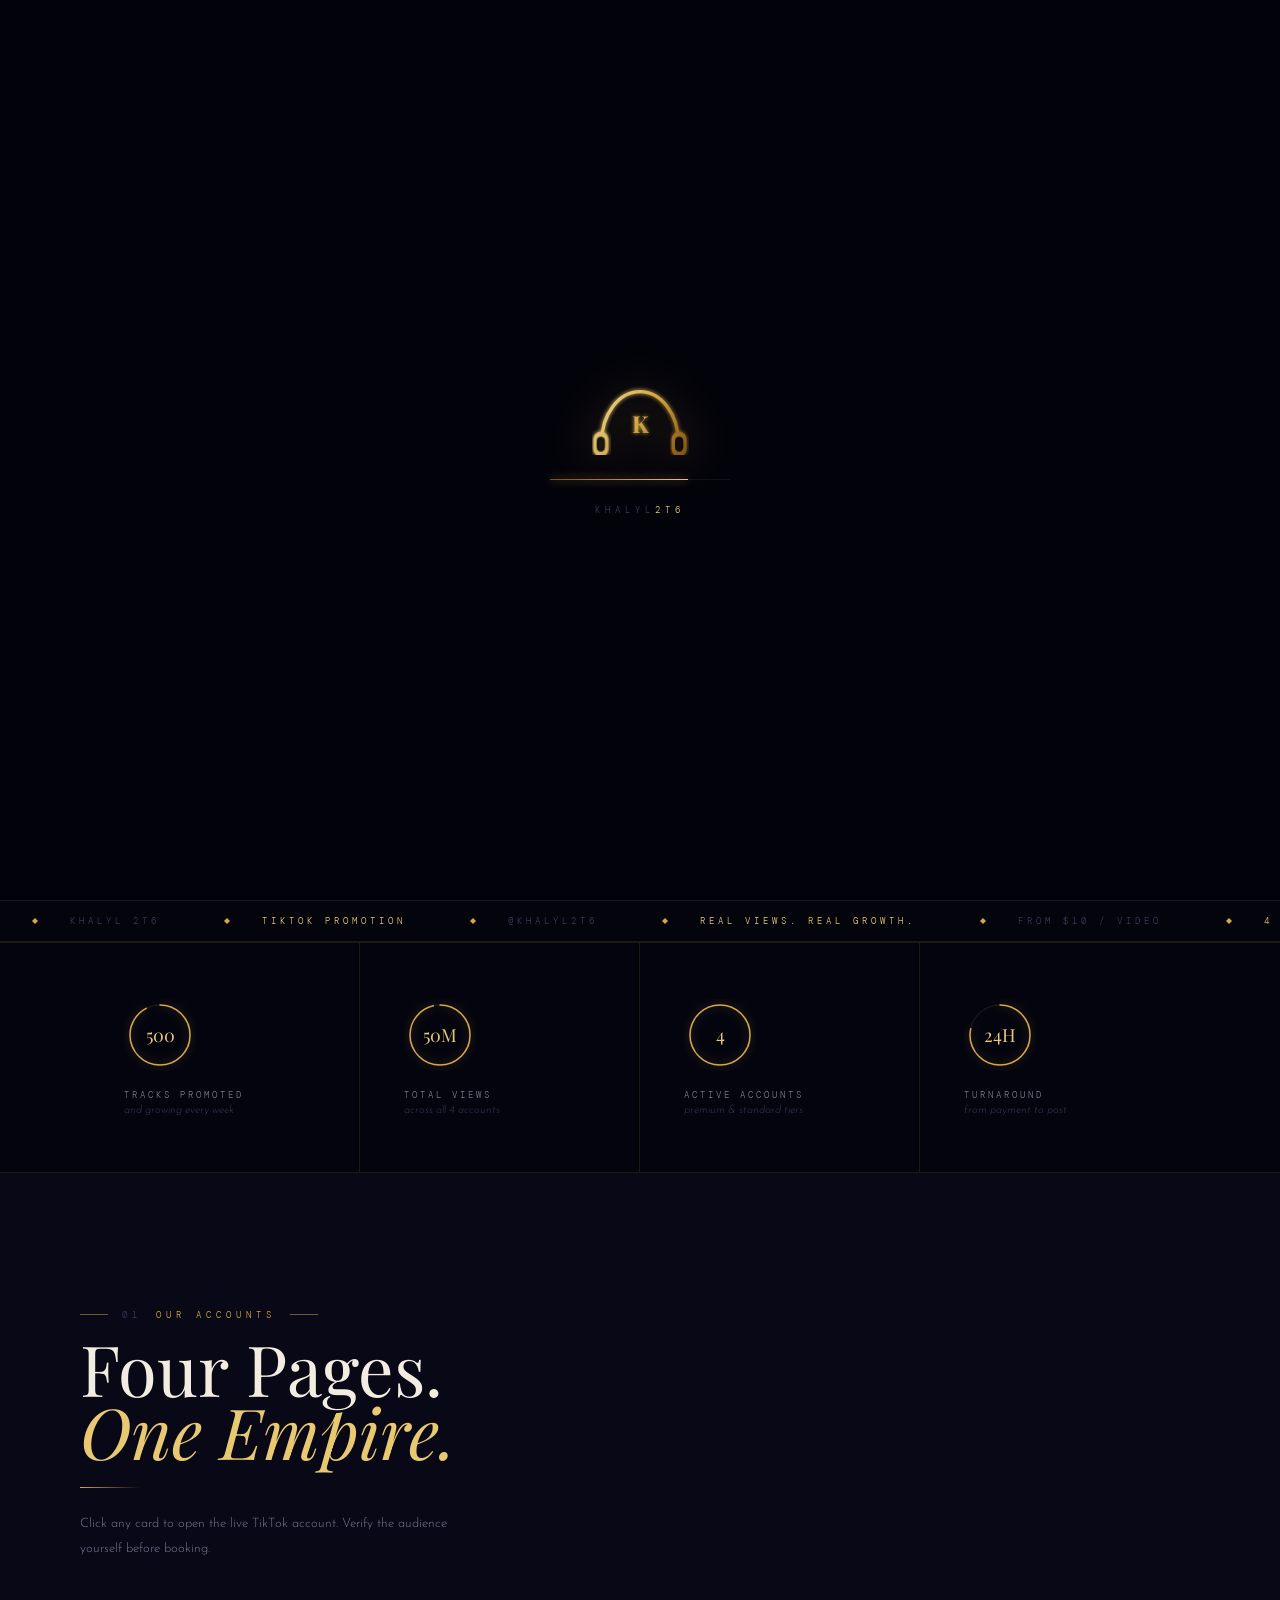
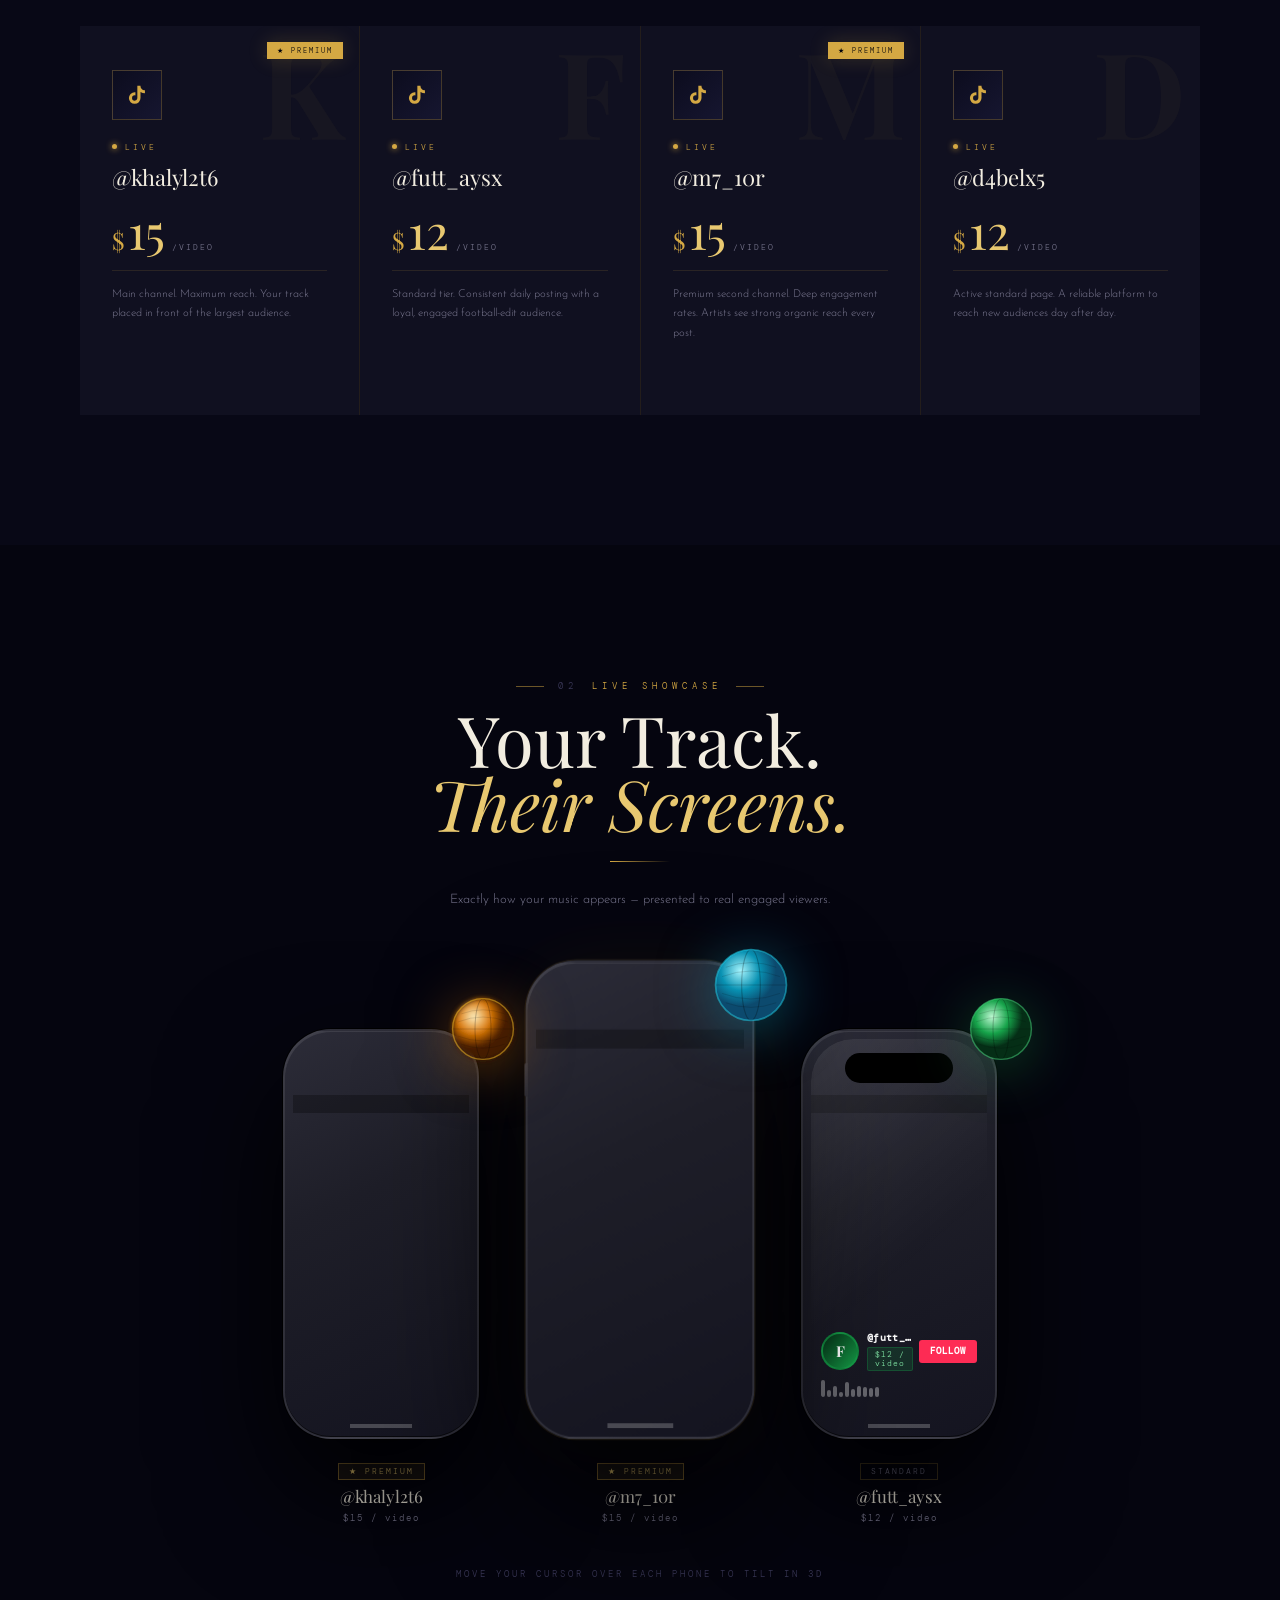
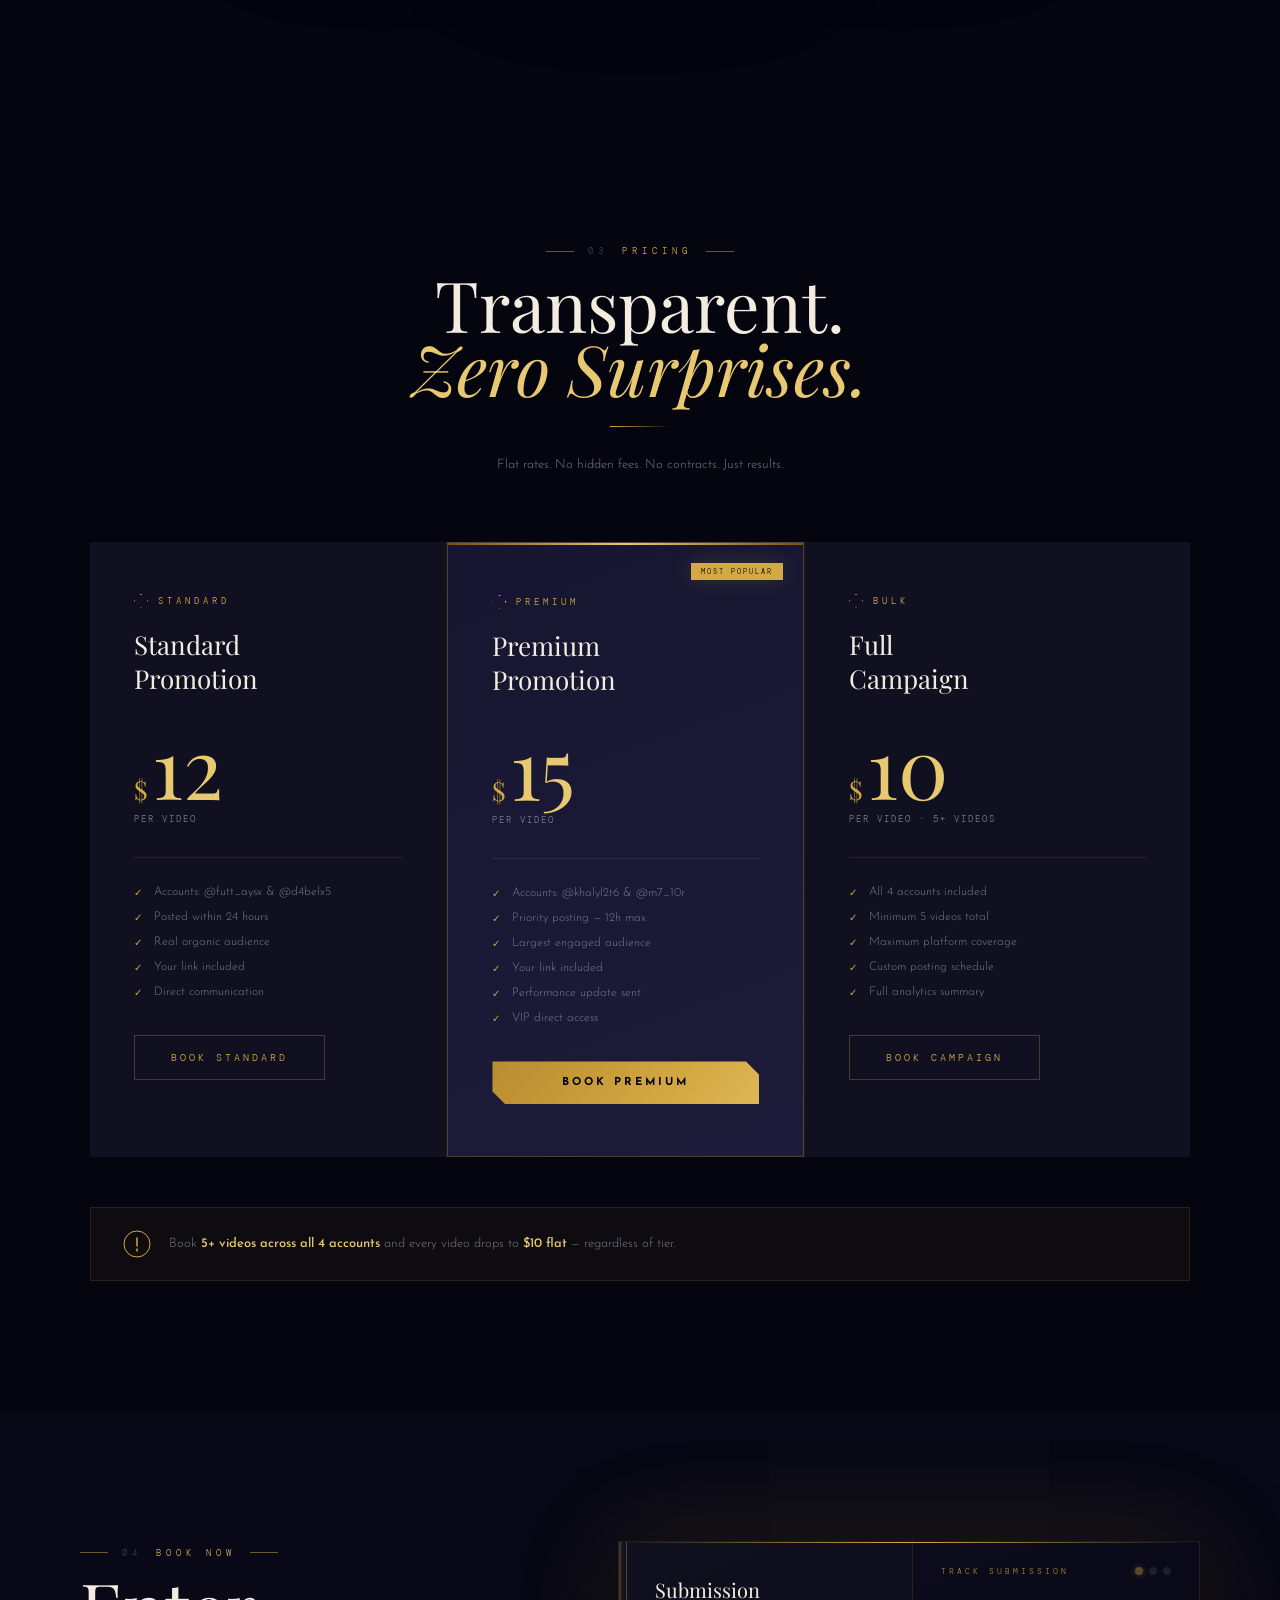
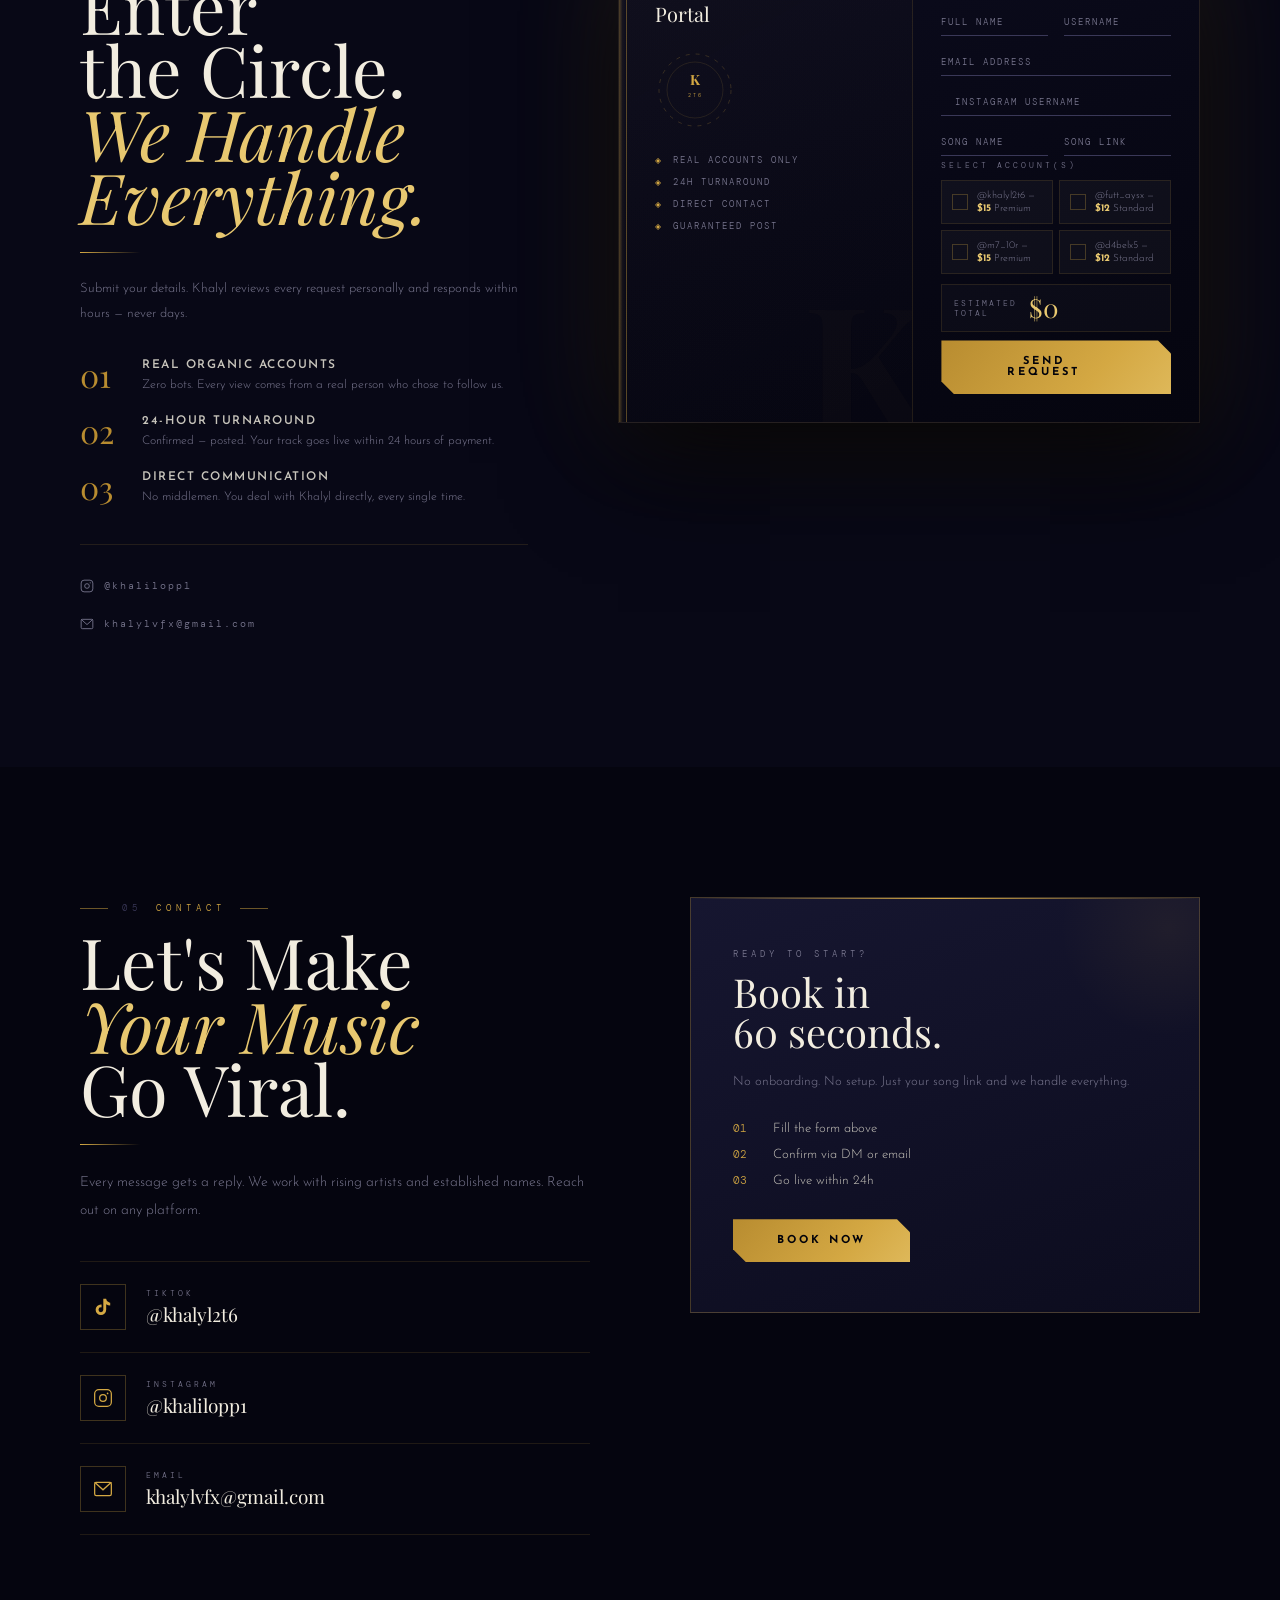
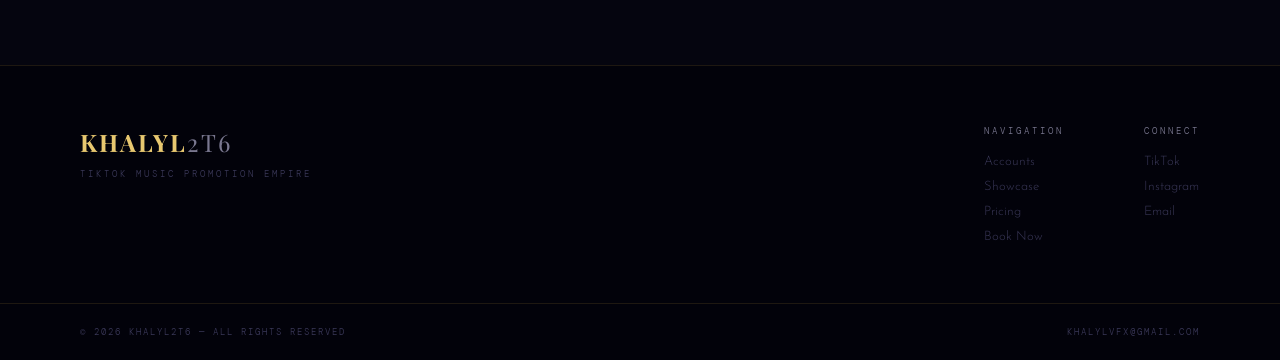
==== commit 1879e2d2: "Update index.html" ====
--- a/index.html
+++ b/index.html
@@ -72,7 +72,7 @@
     <li><a href="#accounts"  class="nl-link" data-text="Accounts">Accounts</a></li>
     <li><a href="#showcase"  class="nl-link" data-text="Showcase">Showcase</a></li>
     <li><a href="#pricing"   class="nl-link" data-text="Pricing">Pricing</a></li>
-<li><a href="#booking"   class="nl-link" data-text="Book Now">bazool omk Now</a></li>
+<li><a href="#booking"   class="nl-link" data-text="Book Now">BookNow</a></li>
     <li><a href="#contact"   class="nl-link" data-text="Contact">Contact</a></li>
   </ul>
 
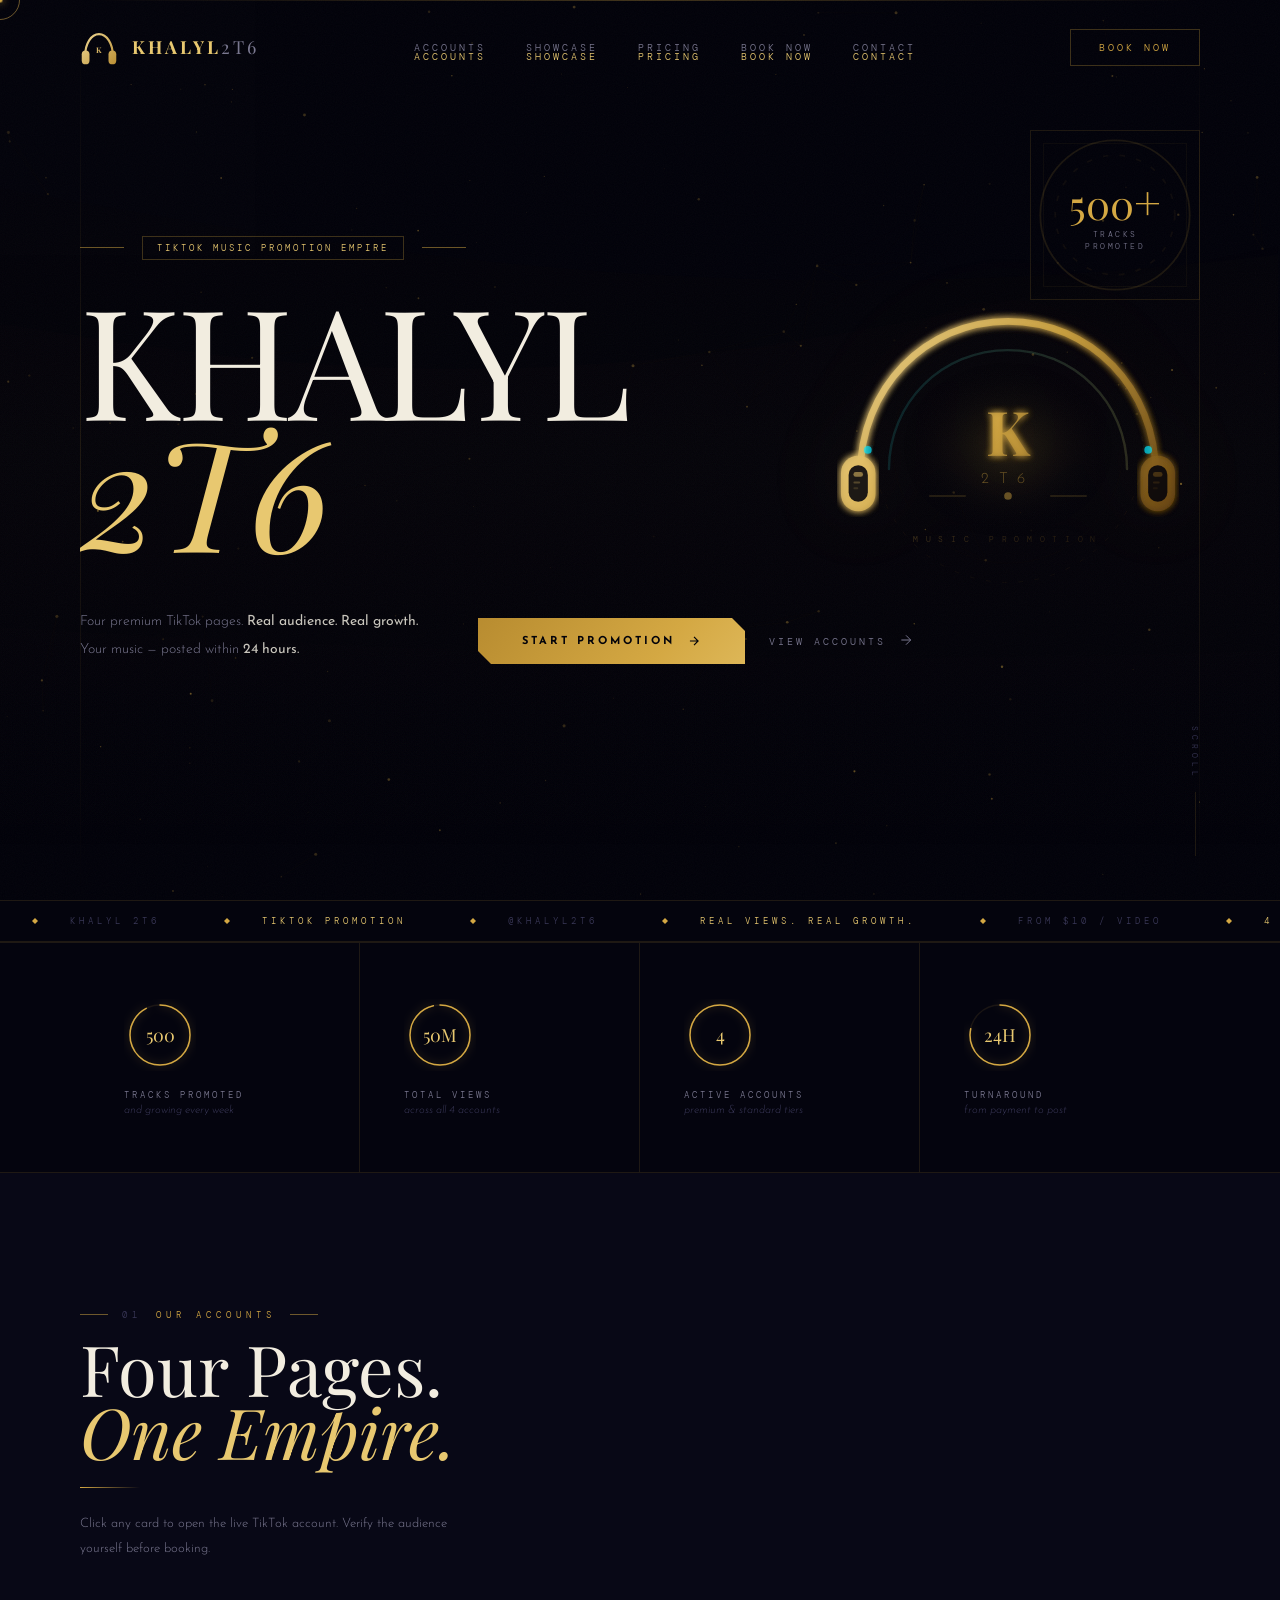
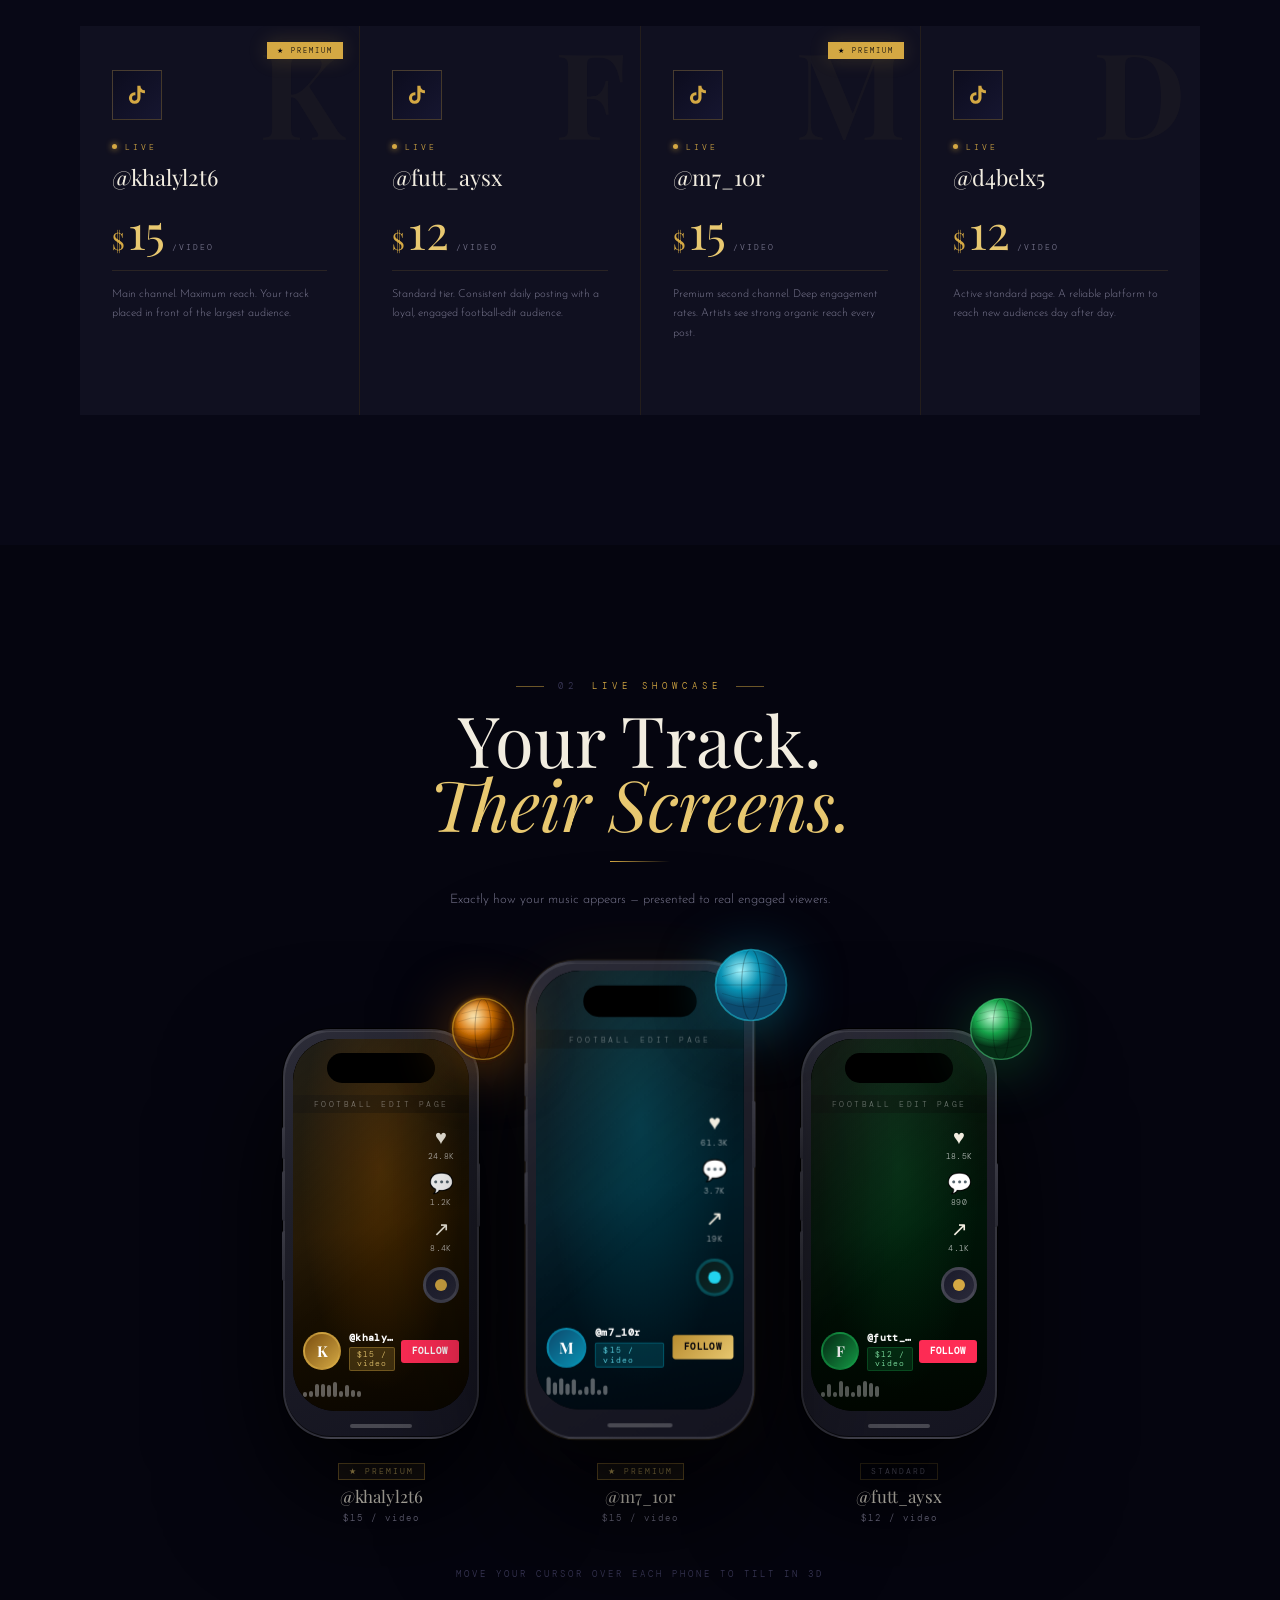
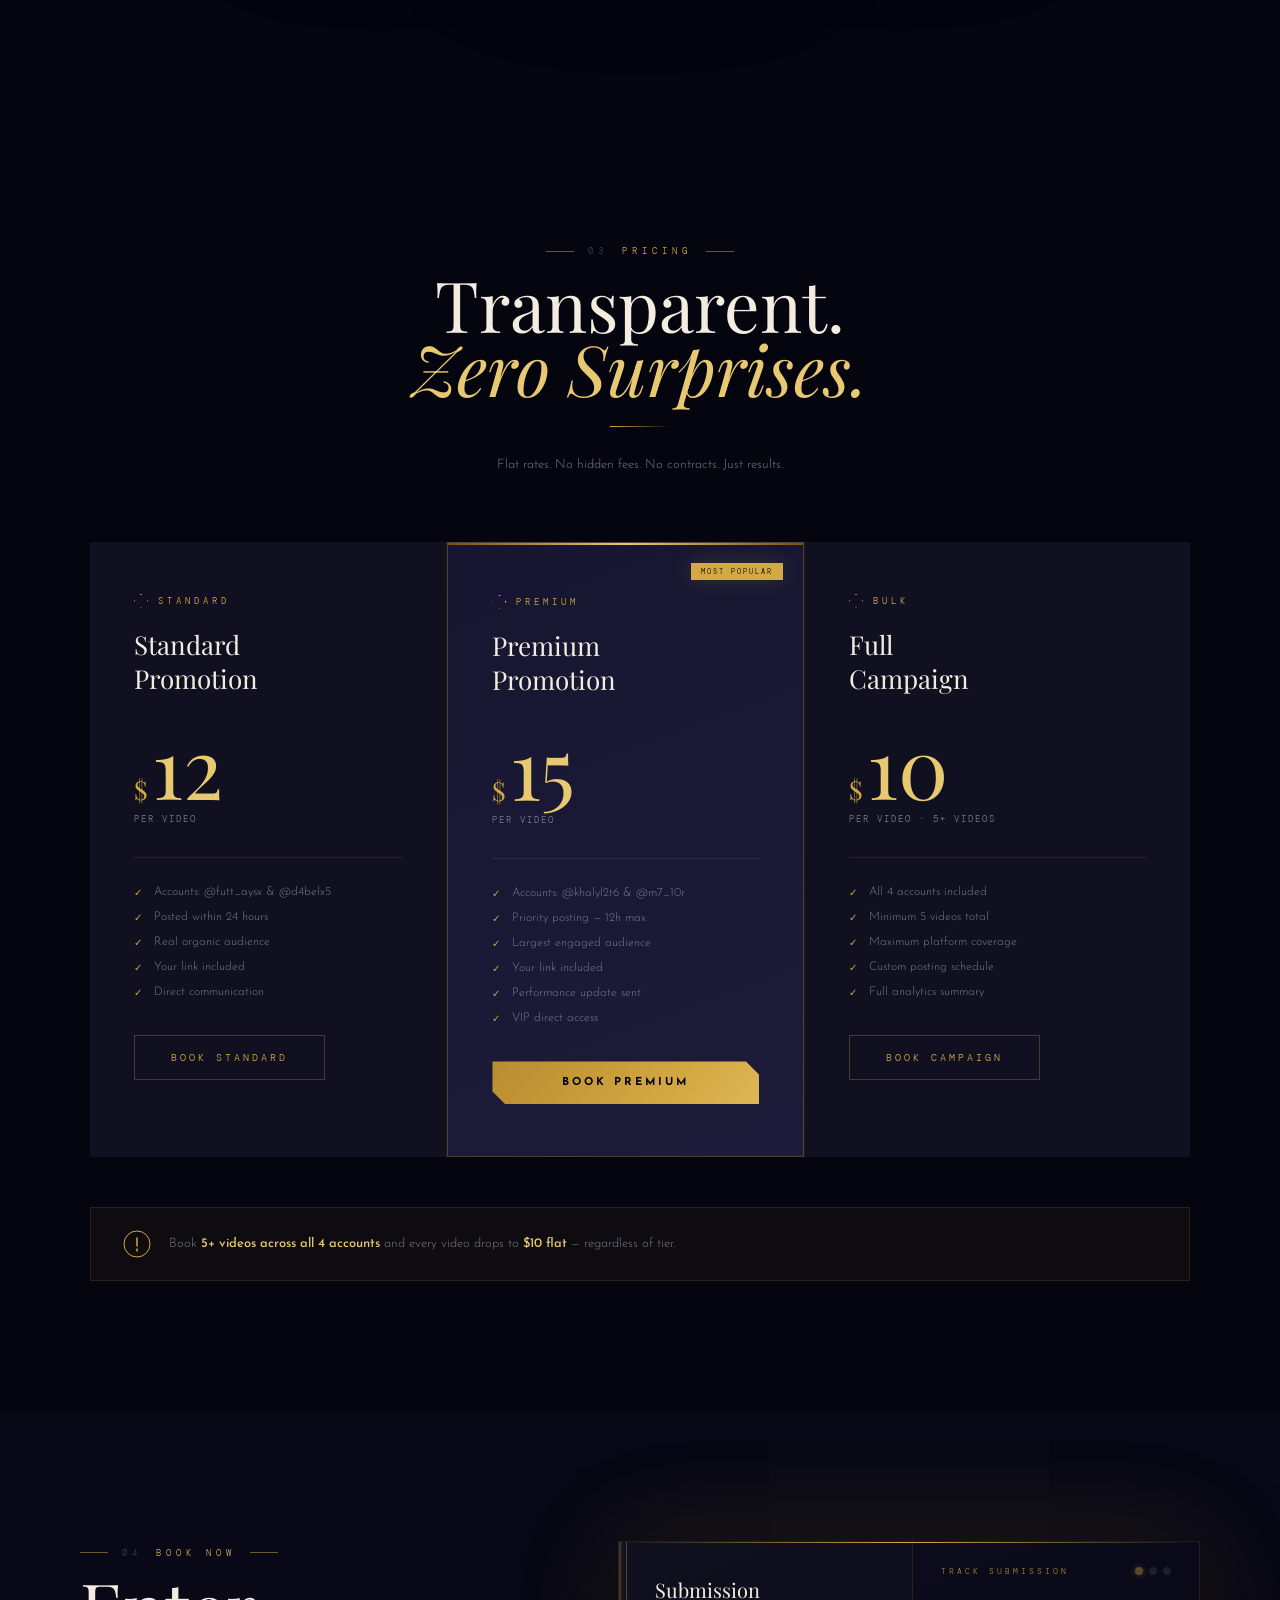
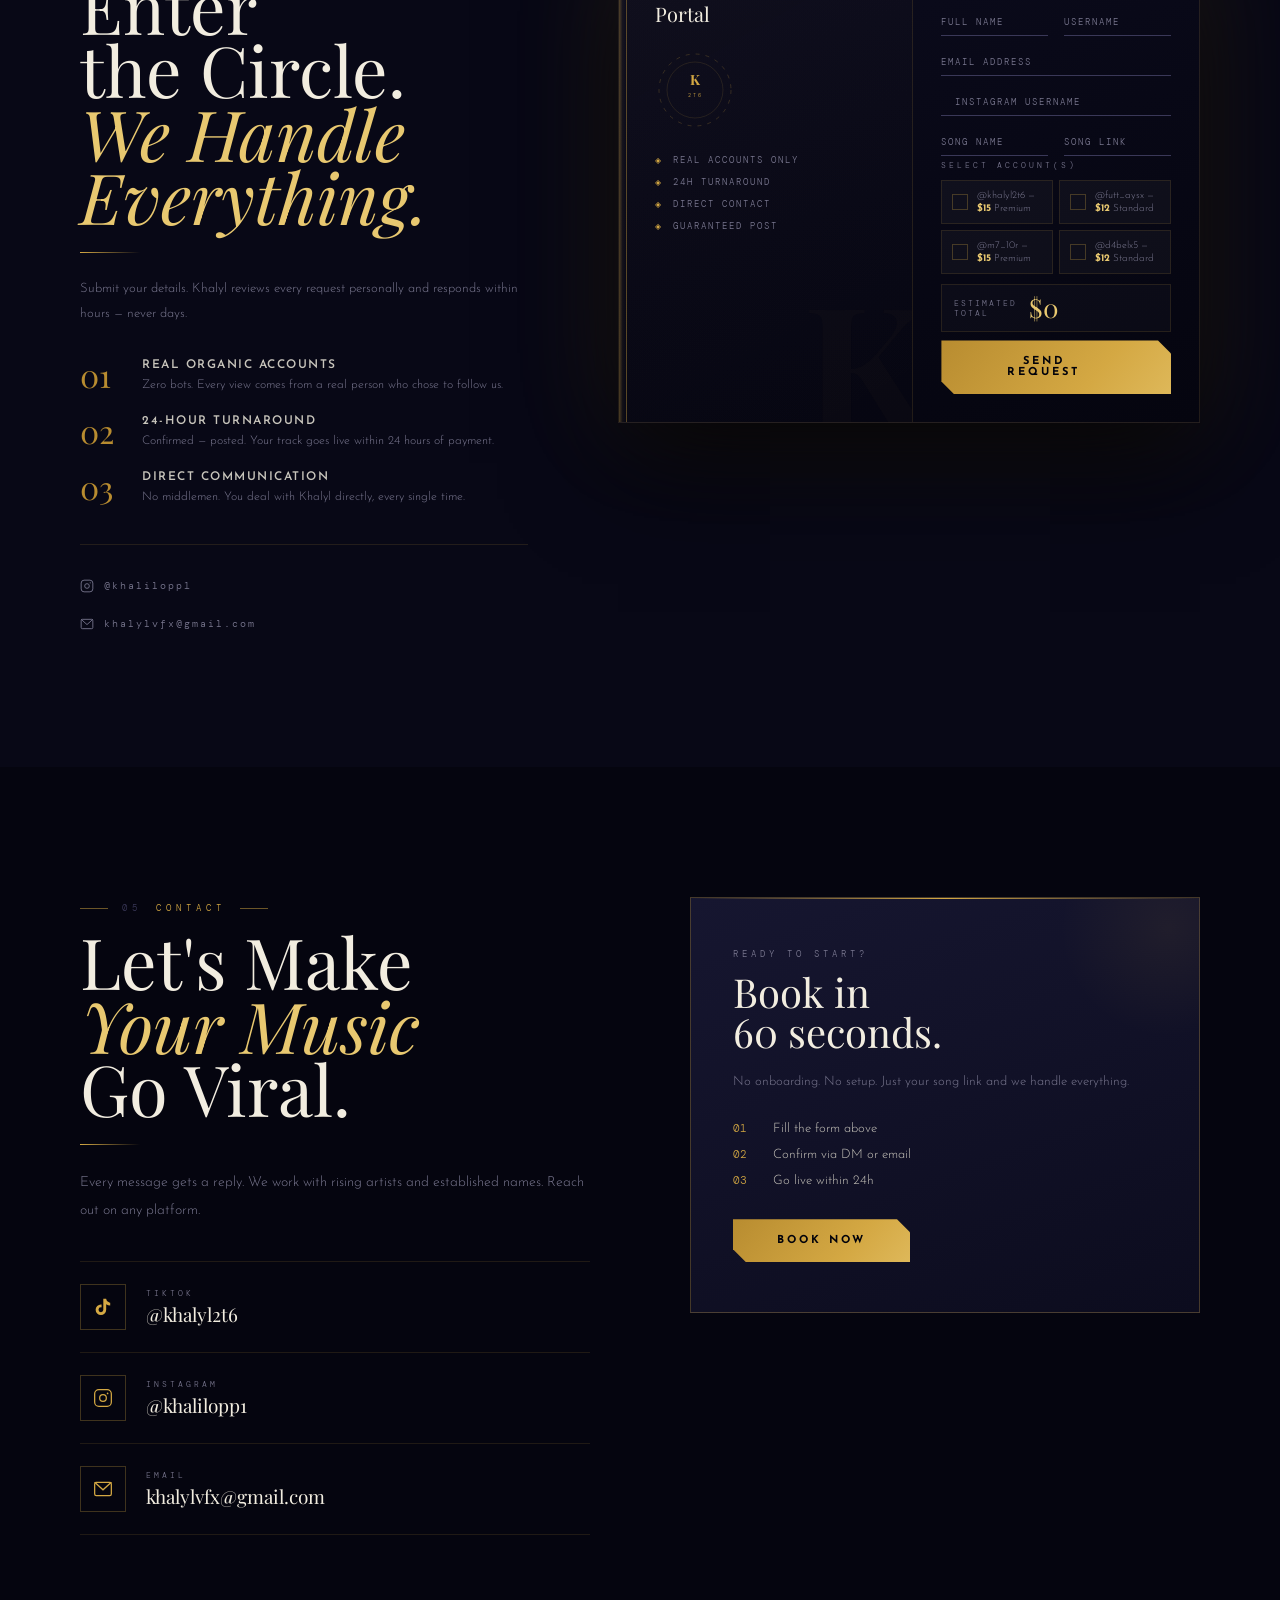
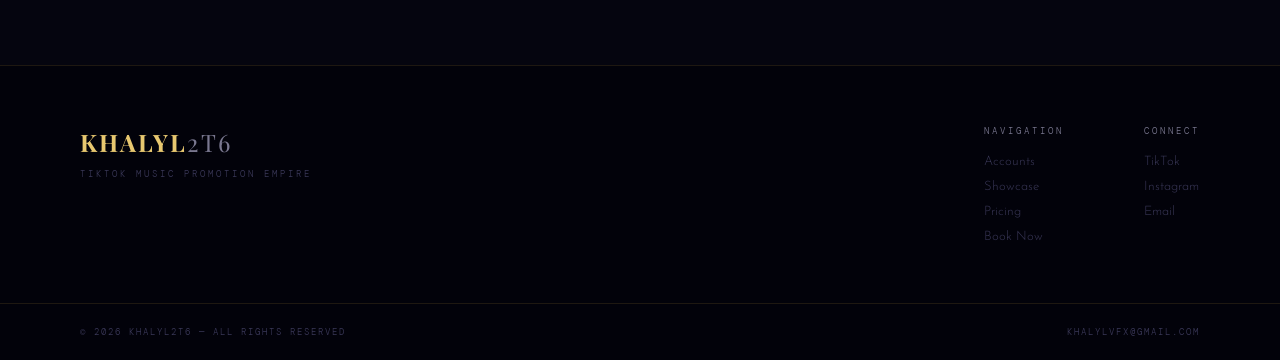
==== commit c1e0d642: "Update index.html" ====
--- a/index.html
+++ b/index.html
@@ -72,7 +72,7 @@
     <li><a href="#accounts"  class="nl-link" data-text="Accounts">Accounts</a></li>
     <li><a href="#showcase"  class="nl-link" data-text="Showcase">Showcase</a></li>
     <li><a href="#pricing"   class="nl-link" data-text="Pricing">Pricing</a></li>
-<li><a href="#booking"   class="nl-link" data-text="Book Now">BookNow</a></li>
+<li><a href="#booking"   class="nl-link" data-text="Book Now">Book Now</a></li>
     <li><a href="#contact"   class="nl-link" data-text="Contact">Contact</a></li>
   </ul>
 
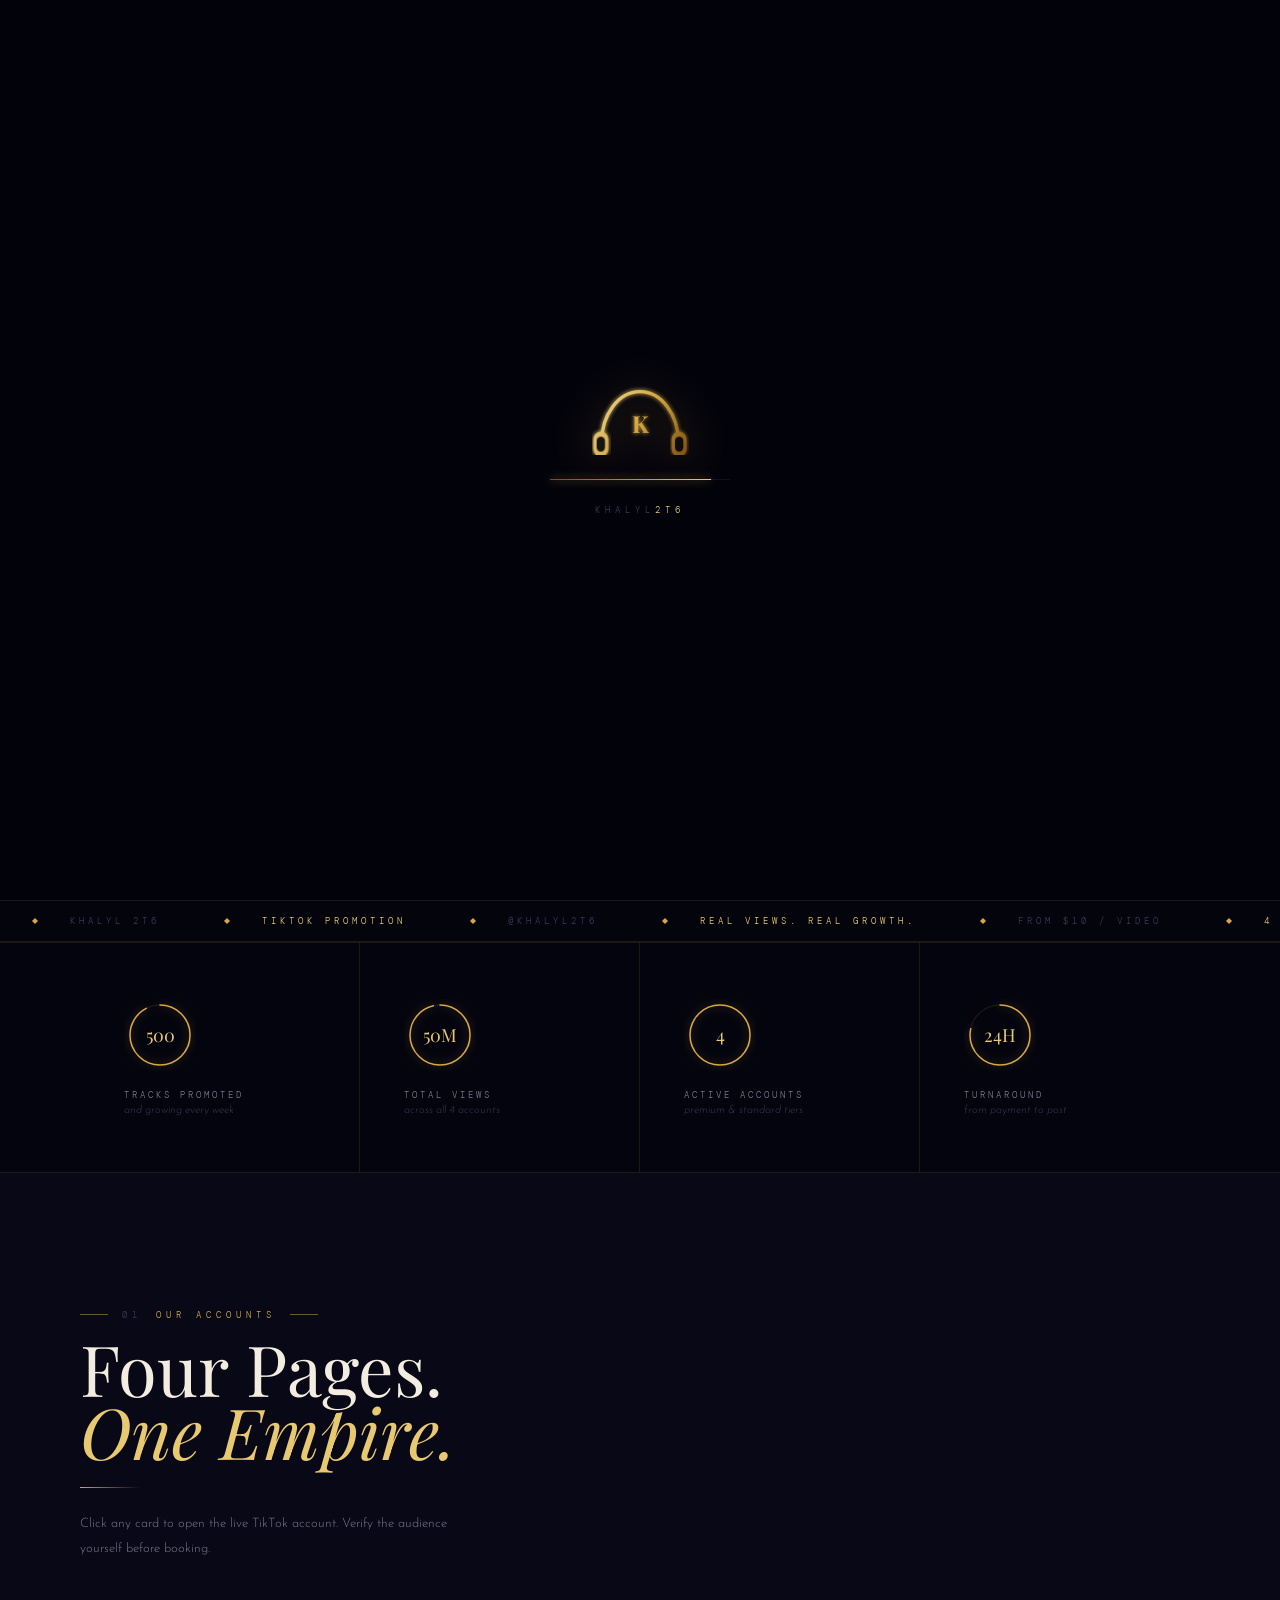
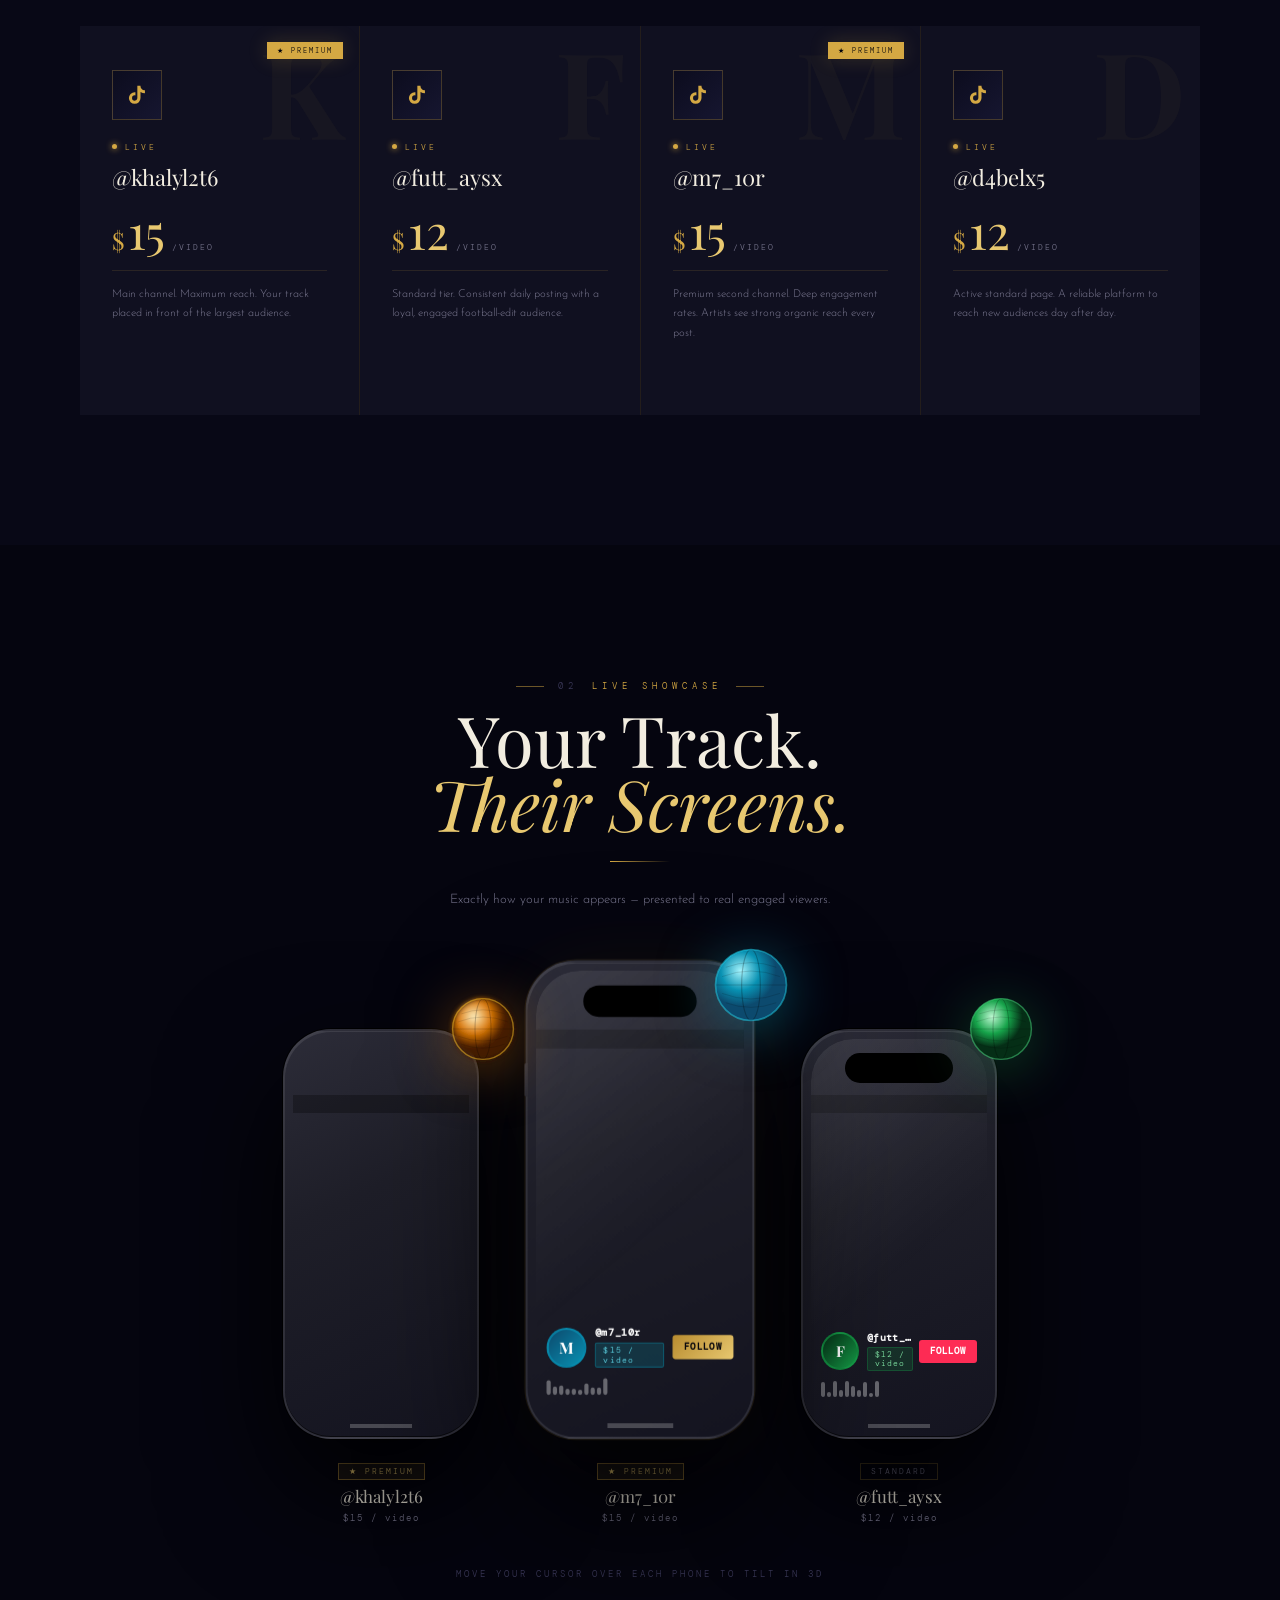
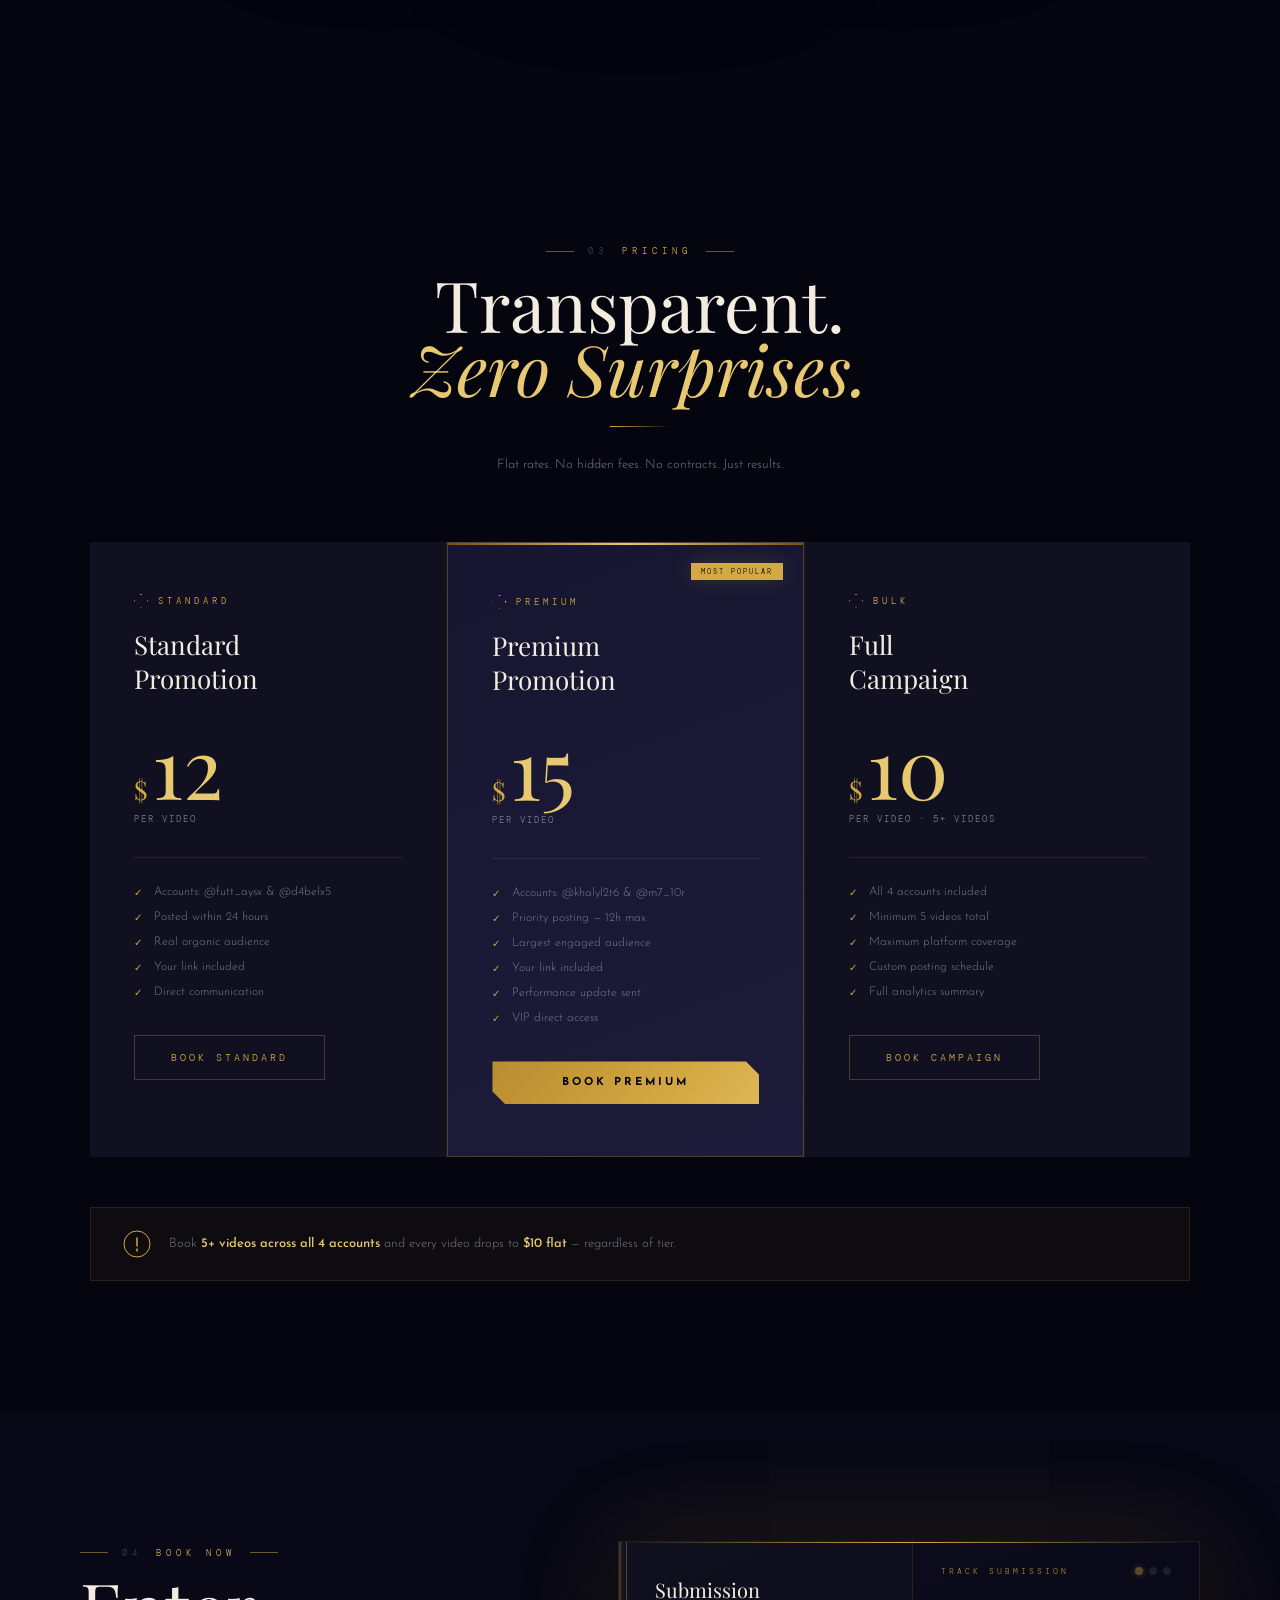
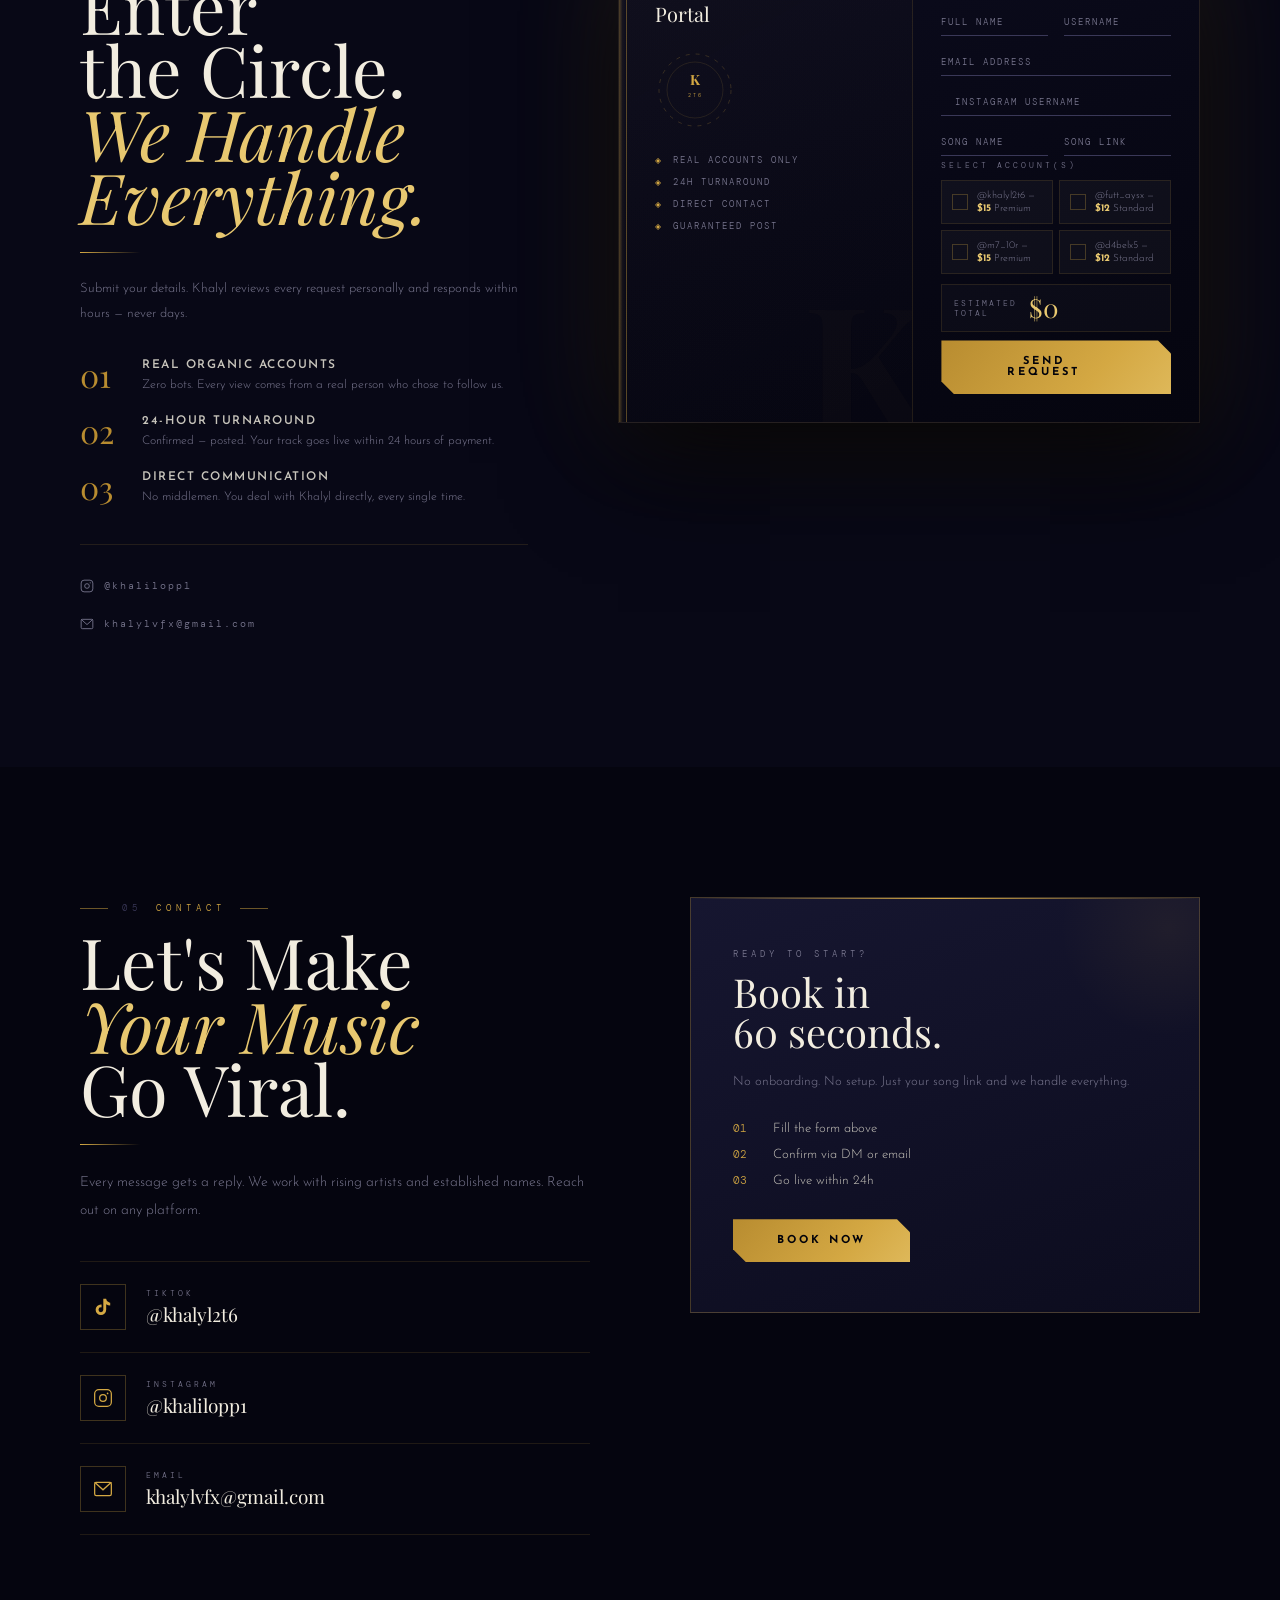
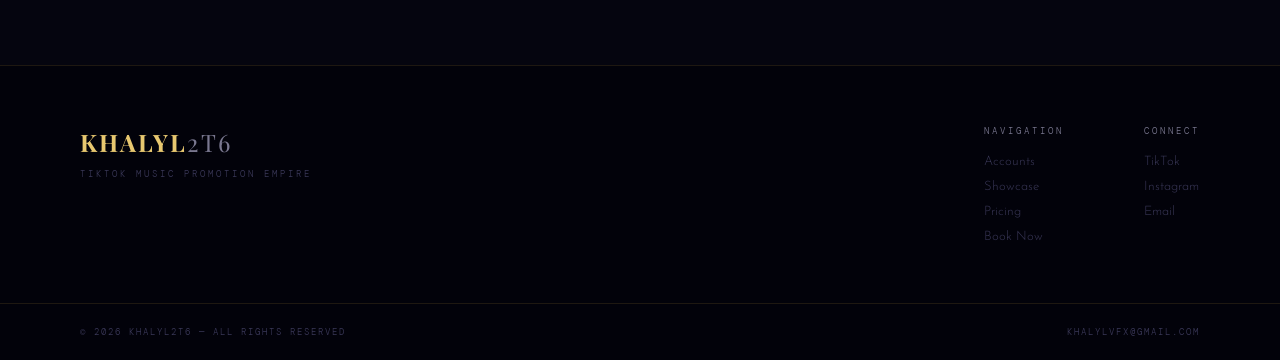
==== commit 0271ba1f: "Update index.html" ====
--- a/index.html
+++ b/index.html
@@ -9,6 +9,16 @@
 <link rel="preconnect" href="https://fonts.gstatic.com" crossorigin/>
 <link href="https://fonts.googleapis.com/css2?family=Playfair+Display:ital,wght@0,400;0,500;0,700;0,900;1,400;1,700&family=Josefin+Sans:wght@100;200;300;400;600;700&family=DM+Mono:ital,wght@0,300;0,400;1,300&display=swap" rel="stylesheet"/>
 <link rel="stylesheet" href="styles.css"/>
+
+<!-- 
+
+git push origin main
+
+git add index.html
+
+git commit -m "Update index.html"
+
+-->
 </head>
 <body>
 
